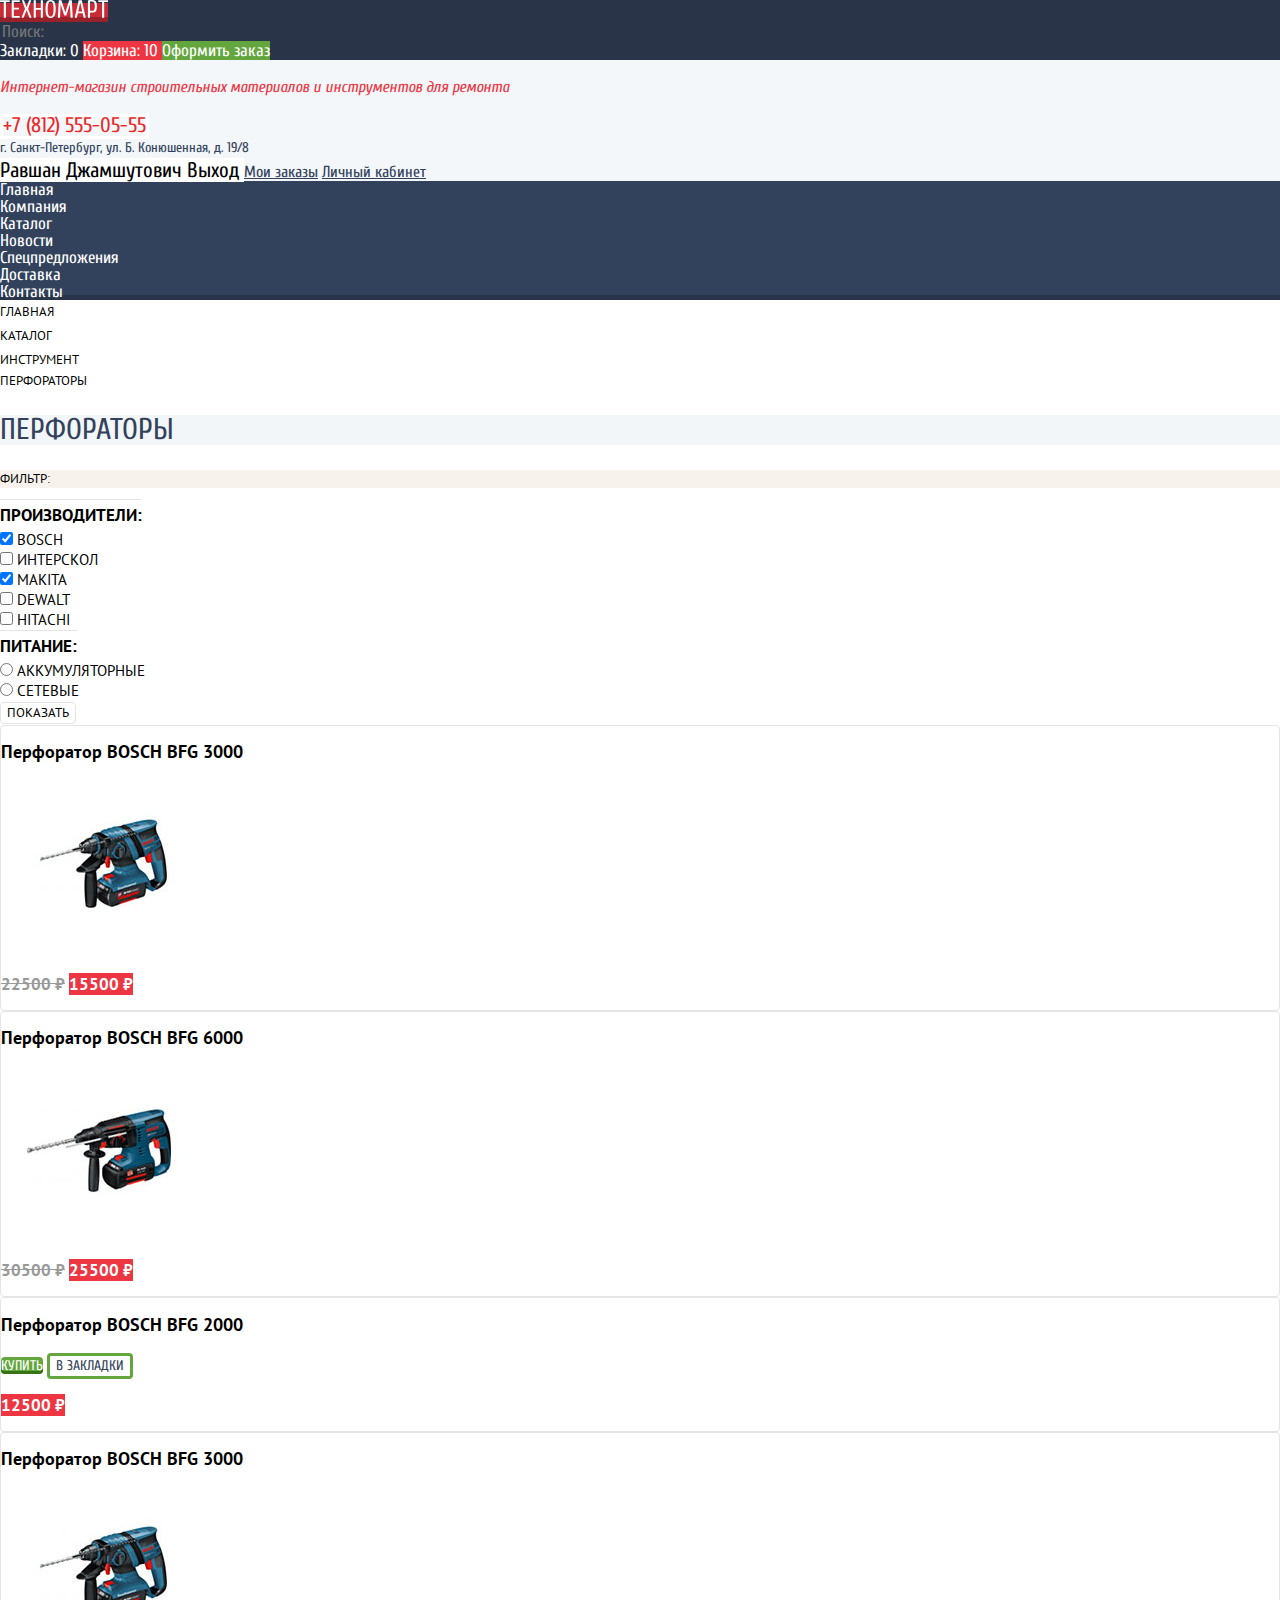
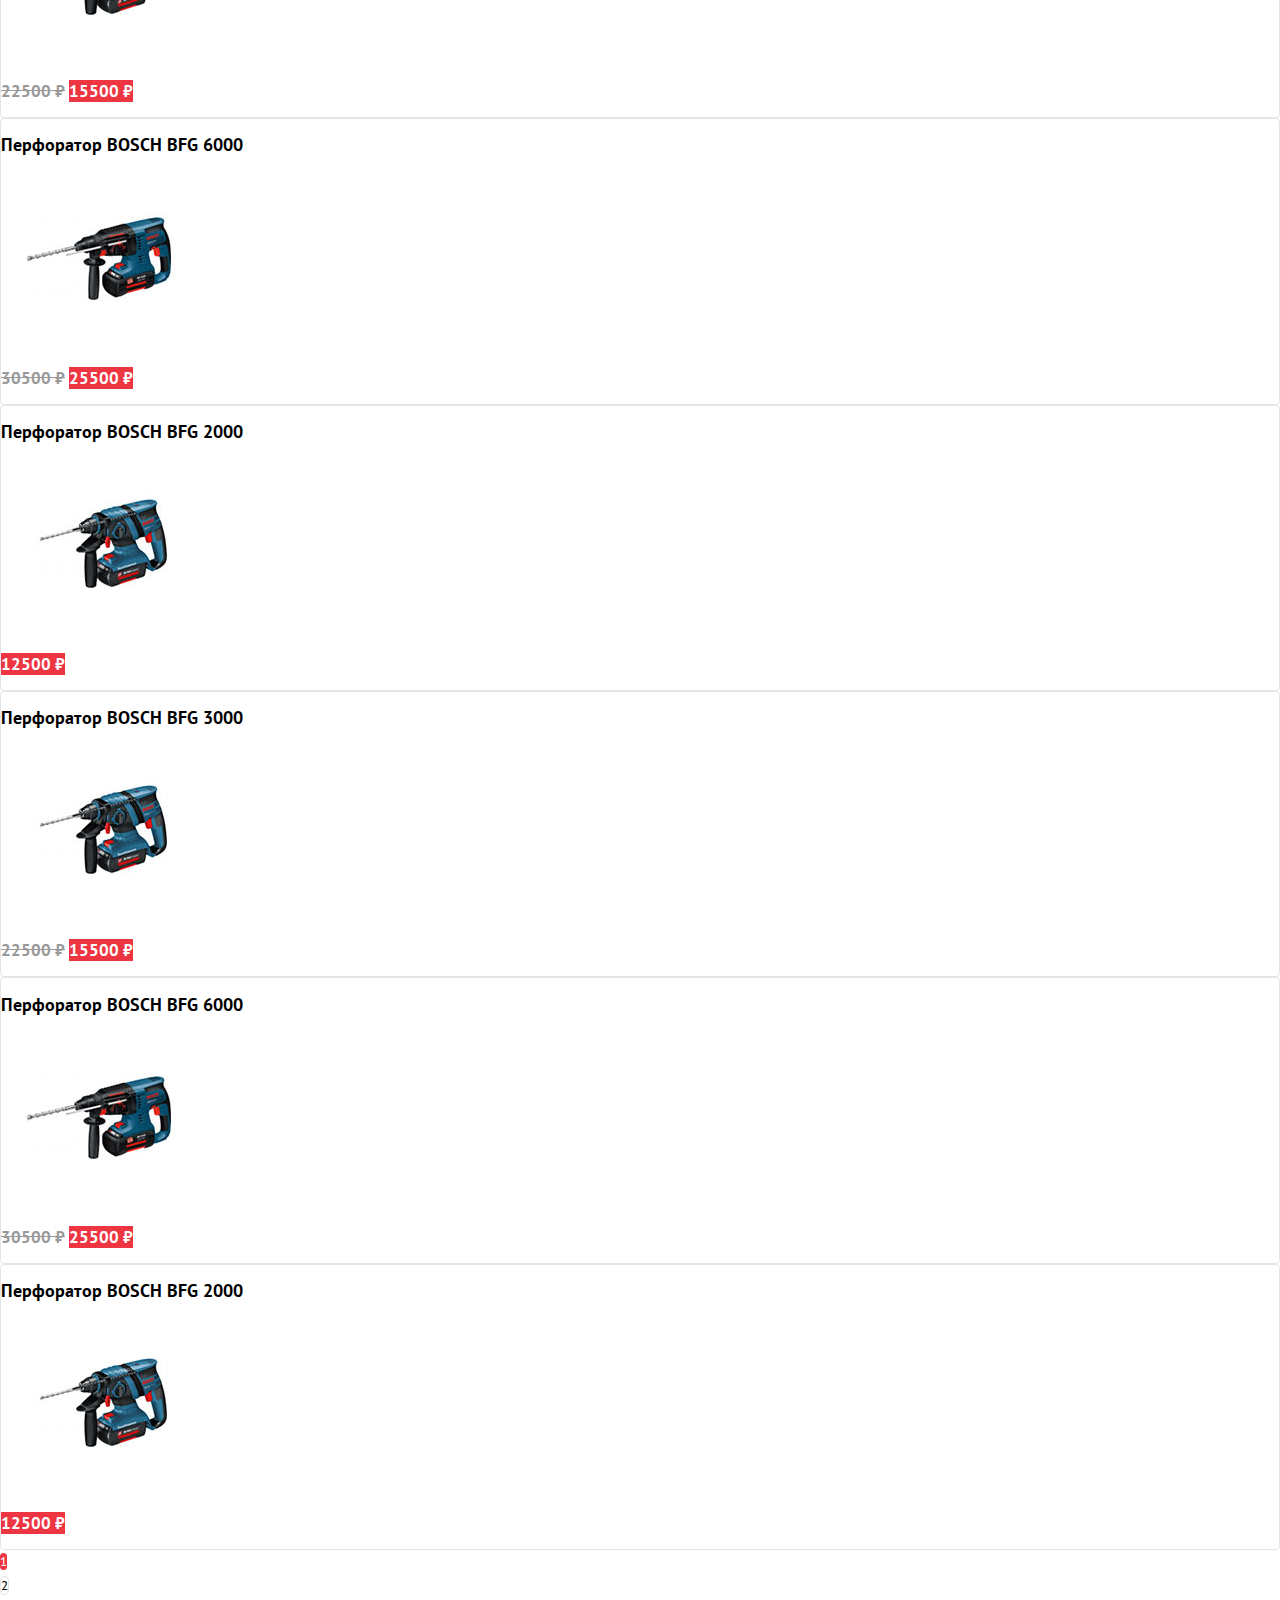
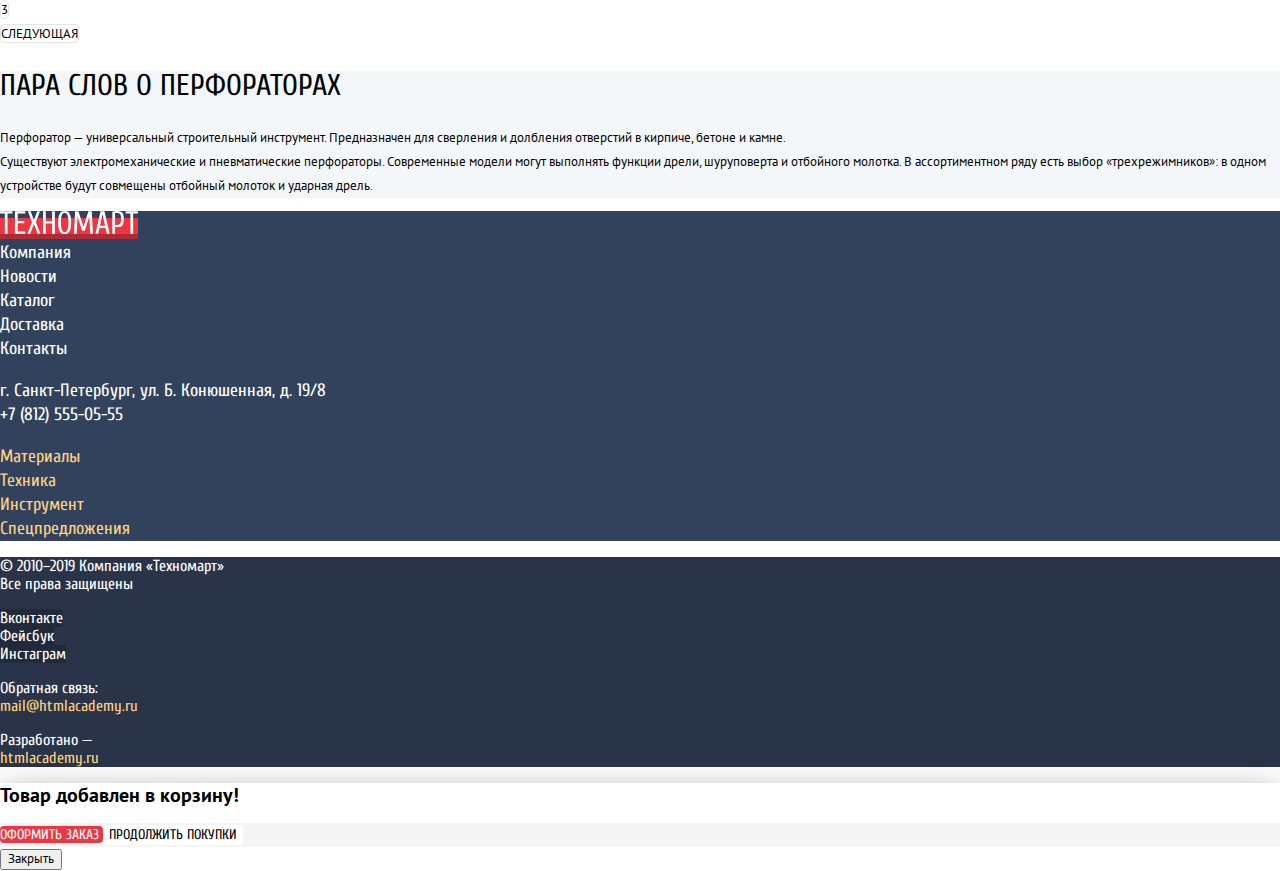
==== catalog.html @ 2d218d3b "Merge pull request #4 from artsamoilov/master" ====
<!DOCTYPE html>
<html lang="ru">
  <head>
    <meta charset="utf-8">
    <title>Техномарт</title>
    <link href="https://fonts.googleapis.com/css?family=Cuprum:400,400i,700|PT+Sans:400,700&display=swap&subset=cyrillic" rel="stylesheet">
    <link href="css/normalize.css" rel="stylesheet">
    <link href="css/style.css" rel="stylesheet">
  </head>
  <body>

<!-- Первый уровень меню -->
    <header class="header">
      <div class="header-top">
        <a href="index.html" class="logo header-logo">
          <img src="img/logo.svg" width="108" height="18" alt="Логотип интернет-магазина «Техномарт»">
        </a>
        <!-- <span class="search">Поиск:</span> -->
        <form class="search">
          <input class="search-field" type="search" placeholder="Поиск:">
          <input class="search-icon visually-hidden" type="submit" value="Найти">
        </form>
        <a href="bookmarks.html" class="header-link header-bookmarks">
          <span class="bookmarks">Закладки: <span class="bookmarks-counter">0</span></span>
        </a>
        <a href="cart.html" class="header-link header-cart not-empty">
          <span class="cart">Корзина: <span class="cart-counter">10</span></span>
        </a>
        <a href="checkout.html" class="header-link header-checkout">
          <span class="checkout">Оформить заказ</span>
        </a>
      </div>

<!-- Второй уровень меню -->
      <div class="header-middle">
        <p class="header-description">Интернет-магазин строительных материалов и инструментов для ремонта</p>
        <div class="header-contacts">
          <span class="header-phone"><a href="tel:88125550555" class="header-phone-call">+7 (812) 555-05-55</a></span><br>
          <span class="header-address">г. Санкт-Петербург, ул. Б. Конюшенная, д. 19/8</span>
        </div>
        <div class="header-profile">
          <span class="account-button">
            <a href="profile.html">
              <span class="account-profile">Равшан Джамшутович</span>
            </a>
            <a href="logout.html">
              <span class="account-logout">Выход</span>
            </a>
          </span>
          <span class="account-options">
            <a href="history.html">Мои заказы</a>
            <a href="profile.html">Личный кабинет</a>
          </span>
        </div>
      </div>

<!-- Навигация -->
      <nav class="header-navigation">
        <ul class="header-navigation-items">
          <li><a href="index.html">Главная</a></li>
          <li><a href="about.html">Компания</a></li>
          <li><a href="catalog.html">Каталог</a></li>
          <li><a href="news.html">Новости</a></li>
          <li><a href="offers.html">Спецпредложения</a></li>
          <li><a href="delivery.html">Доставка</a></li>
          <li><a href="contacts.html">Контакты</a></li>
        </ul>
      </nav>
    </header>

<!-- Основной контент страницы -->
    <main class="container">
      <h1 class="visually-hidden">Каталог</h1>
      <ul class="breadcrumbs">
        <li><a href="index.html">Главная</a></li>
        <li><a href="catalog.html">Каталог</a></li>
        <li><a href="tools.html">Инструмент</a></li>
        <li class="breadcrumbs-current">Перфораторы</li>
      </ul>
      <h2 class="inner-heading">Перфораторы</h2>

<!-- Фильтр товаров -->
      <section class="filters">
        <h2 class="filter-heading">Фильтр:</h2>
        <!-- Тут позже будет фильтрация по цене -->
        <fieldset>
          <legend>Производители:</legend>
          <ul class="filter">
            <li class="filter-option">
              <input class="filter-input filter-input-checkbox" type="checkbox" name="bosch" id="filter-bosch" checked>
              <label for="filter-bosch">Bosch</label>
            </li>
            <li class="filter-option">
              <input class="filter-input filter-input-checkbox" type="checkbox" name="interskol" id="filter-interskol">
              <label for="filter-interskol">Интерскол</label>
            </li>
            <li class="filter-option">
              <input class="filter-input filter-input-checkbox" type="checkbox" name="makita" id="filter-makita" checked>
              <label for="filter-makita">Makita</label>
            </li>
            <li class="filter-option">
              <input class="filter-input filter-input-checkbox" type="checkbox" name="dewalt" id="filter-dewalt">
              <label for="filter-dewalt">Dewalt</label>
            </li>
            <li class="filter-option">
              <input class="filter-input filter-input-checkbox" type="checkbox" name="hitachi" id="filter-hitachi">
              <label for="filter-hitachi">Hitachi</label>
            </li>
          </ul>
        </fieldset>
        <fieldset>
          <legend>Питание:</legend>
          <ul class="filter">
            <li class="filter-option">
              <input class="filter-input filter-input-radio" type="radio" name="supply-type" value="battery" id="filter-battery">
              <label for="filter-battery">Аккумуляторные</label>
            </li>
            <li class="filter-option">
              <input class="filter-input filter-input-radio" type="radio" name="supply-type" value="wire" id="filter-wire">
              <label for="filter-wire">Сетевые</label>
            </li>
          </ul>
        </fieldset>
        <button class="button filter-button" type="submit">Показать</button>
      </section>

<!-- Карточки товаров -->
      <section class="catalog">
        <h2 class="visually-hidden">Список товаров</h2>
        <ul class="catalog-list">
          <li class="catalog-item">
            <h3>
              <a href="#">
                <span class="catalog-category">Перфоратор BOSCH</span>
                <span class="catalog-item-title">BFG 3000</span>
              </a>
            </h3>
            <p class="catalog-item-image">
              <a href="#">
                <img src="img/bfg-3000.jpg" width="218" height="170" alt="Перфоратор BOSCH BFG 3000">
              </a>
            </p>
            <p class="catalog-item-price">
              <span class="price-old">22500 ₽</span>
              <span class="price-new">15500 ₽</span>
            </p>
          </li>
          <li class="catalog-item">
            <h3>
              <a href="#">
                <span class="catalog-category">Перфоратор BOSCH</span>
                <span class="catalog-item-title">BFG 6000</span>
              </a>
            </h3>
            <p class="catalog-item-image">
              <a href="#">
                <img src="img/bfg-6000.jpg" width="218" height="170" alt="Перфоратор BOSCH BFG 6000">
              </a>
            </p>
            <p class="catalog-item-price">
              <span class="price-old">30500 ₽</span>
              <span class="price-new">25500 ₽</span>
            </p>
          </li>
          <li class="catalog-item label-new">
            <h3>
              <a href="#">
                <span class="catalog-category">Перфоратор BOSCH</span>
                <span class="catalog-item-title">BFG 2000</span>
              </a>
            </h3>
            <p class="catalog-item-buttons">
              <a class="button catalog-item-button-buy" href="#">Купить</a>
              <button class="button catalog-item-button-bookmark" href="#">В закладки</button>
            </p>
            <p class="catalog-item-price">
              <span class="price-old"></span>
              <span class="price-new">12500 ₽</span>
            </p>
          </li>
          <li class="catalog-item">
            <h3>
              <a href="#">
                <span class="catalog-category">Перфоратор BOSCH</span>
                <span class="catalog-item-title">BFG 3000</span>
              </a>
            </h3>
            <p class="catalog-item-image">
              <a href="#">
                <img src="img/bfg-3000.jpg" width="218" height="170" alt="Перфоратор BOSCH BFG 3000">
              </a>
            </p>
            <p class="catalog-item-price">
              <span class="price-old">22500 ₽</span>
              <span class="price-new">15500 ₽</span>
            </p>
          </li>
          <li class="catalog-item label-new">
            <h3>
              <a href="#">
                <span class="catalog-category">Перфоратор BOSCH</span>
                <span class="catalog-item-title">BFG 6000</span>
              </a>
            </h3>
            <p class="catalog-item-image">
              <a href="#">
                <img src="img/bfg-6000.jpg" width="218" height="170" alt="Перфоратор BOSCH BFG 6000">
              </a>
            </p>
            <p class="catalog-item-price">
              <span class="price-old">30500 ₽</span>
              <span class="price-new">25500 ₽</span>
            </p>
          </li>
          <li class="catalog-item">
            <h3>
              <a href="#">
                <span class="catalog-category">Перфоратор BOSCH</span>
                <span class="catalog-item-title">BFG 2000</span>
              </a>
            </h3>
            <p class="catalog-item-image">
              <a href="#">
                <img src="img/bfg-2000.jpg" width="218" height="170" alt="Перфоратор BOSCH BFG 2000">
              </a>
            </p>
            <p class="catalog-item-price">
              <span class="price-old"></span>
              <span class="price-new">12500 ₽</span>
            </p>
          </li>
          <li class="catalog-item">
            <h3>
              <a href="#">
                <span class="catalog-category">Перфоратор BOSCH</span>
                <span class="catalog-item-title">BFG 3000</span>
              </a>
            </h3>
            <div class="label-new"></div>
            <p class="catalog-item-image">
              <a href="#">
                <img src="img/bfg-3000.jpg" width="218" height="170" alt="Перфоратор BOSCH BFG 3000">
              </a>
            </p>
            <p class="catalog-item-price">
              <span class="price-old">22500 ₽</span>
              <span class="price-new">15500 ₽</span>
            </p>
          </li>
          <li class="catalog-item">
            <h3>
              <a href="#">
                <span class="catalog-category">Перфоратор BOSCH</span>
                <span class="catalog-item-title">BFG 6000</span>
              </a>
            </h3>
            <p class="catalog-item-image">
              <a href="#">
                <img src="img/bfg-6000.jpg" width="218" height="170" alt="Перфоратор BOSCH BFG 6000">
              </a>
            </p>
            <p class="catalog-item-price">
              <span class="price-old">30500 ₽</span>
              <span class="price-new">25500 ₽</span>
            </p>
          </li>
          <li class="catalog-item">
            <h3>
              <a href="#">
                <span class="catalog-category">Перфоратор BOSCH</span>
                <span class="catalog-item-title">BFG 2000</span>
              </a>
            </h3>
            <p class="catalog-item-image">
              <a href="#">
                <img src="img/bfg-2000.jpg" width="218" height="170" alt="Перфоратор BOSCH BFG 2000">
              </a>
            </p>
            <p class="catalog-item-price">
              <span class="price-old"></span>
              <span class="price-new">12500 ₽</span>
            </p>
          </li>
        </ul>
        <ul class="pagination-list">
          <li><a class="filter-button pagination-current">1</a></li>
          <li><a class="filter-button" href="#">2</a></li>
          <li><a class="filter-button" href="#">3</a></li>
          <li><a class="filter-button" href="#">Следующая</a></li>
        </ul>
      </section>
      <article class="catalog-article">
        <h2 class="section-header">Пара слов о перфораторах</h2>
        <p>
          Перфоратор — универсальный строительный инструмент. Предназначен для сверления и долбления отверстий в кирпиче, бетоне и камне.<br>
          Существуют электромеханические и пневматические перфораторы. Современные модели могут выполнять функции дрели, шуруповерта и отбойного молотка. В ассортиментном ряду есть выбор «трехрежимников»: в одном устройстве будут совмещены отбойный молоток и ударная дрель.
        </p>
      </article>
    </main>

<!-- Подвал сайта -->
    <footer class="footer">
      <div class="footer-top">
        <a href="index.html" class="logo footer-logo">
          <img src="img/logo.svg" width="138" height="23" alt="Логотип интернет-магазина «Техномарт»">
        </a>
        <nav class="footer-navigation">
          <ul class="footer-navigation-items">
            <li><a href="about.html">Компания</a></li>
            <li><a href="news.html">Новости</a></li>
            <li><a href="catalog.html">Каталог</a></li>
            <li><a href="delivery.html">Доставка</a></li>
            <li><a href="contacts.html">Контакты</a></li>
          </ul>
        </nav>
        <p class="footer-contacts">
          г. Санкт-Петербург, ул. Б. Конюшенная, д. 19/8<br>
          +7 (812) 555-05-55
        </p>
        <ul class="footer-links">
          <li><a href="materials.html">Материалы</a></li>
          <li><a href="tech.html">Техника</a></li>
          <li><a href="tools.html">Инструмент</a></li>
          <li><a href="offers.html">Спецпредложения</a></li>
        </ul>
      </div>
      <div class="footer-bottom">
        <p class="footer-copyright">
          © 2010–2019 Компания «Техномарт»<br>
          Все права защищены
        </p>
        <ul class="footer-social">
          <li><a class="social-button" href="vk.com">Вконтакте</a></li>
          <li><a class="social-button" href="facebook.com">Фейсбук</a></li>
          <li><a class="social-button" href="instagram.com">Инстаграм</a></li>
        </ul>
        <p class="footer-mailto">
          Обратная связь:<br>
          <a class="footer-bottom-link" href="mailto:mail@htmlacademy.ru">mail@htmlacademy.ru</a>
        </p>
        <p class="footer-developer">
          Разработано —<br>
          <a class="footer-bottom-link" href="https://htmlacademy.ru/intensive/htmlcss">htmlacademy.ru</a>
        </p>
      </div>
    </footer>

<!-- Попап с подтверждением добавления товара в корзину -->
    <section class="modal modal-success">
      <h2 class="modal-caption">Товар добавлен в корзину!</h2>
      <div class="modal-button-container">
        <a href="cart.html" class="button">
          <span class="button-proceed">Оформить заказ</span>
        </a>
        <button class="button button-continue" type="button">Продолжить покупки</button>
      </div>
      <button class="modal-close" type="button">Закрыть</button>
    </section>

  </body>
</html>
---- css/style.css ----
/* body > * {
  background: rgba(255, 0, 0, 0.3);
}

body > * > * {
  background: rgba(255, 255, 0, 0.3);
}

body > * > * > * {
  background: rgba(0, 0, 255, 0.3);
}

body > * > * > * > * {
  background: rgba(0, 255, 255, 0.3);
} */

*, *::before, *::after {
  box-sizing: inherit;
}

html {
  box-sizing: border-box;
}

.visually-hidden {
  position: absolute !important;
  clip: rect(1px 1px 1px 1px); /* IE6, IE7 */
  clip: rect(1px, 1px, 1px, 1px);
  padding:0 !important;
  border:0 !important;
  height: 1px !important; 
  width: 1px !important; 
  overflow: hidden;
}

/* Стили первого уровня меню */

body {
  padding: 0;
  margin: 0;

  font-family: "PT Sans", Tahoma, sans-serif;
  font-size: 13px;
  line-height: 24px;
  font-weight: 400;
  color: #000000;

  background-color: #ffffff;
}

a {
  text-decoration: none;
}

.header {
  font-family: "Cuprum", Arial, sans-serif;
  font-size: 17px;
  line-height: 18px;
  font-weight: 400;
  background-color: #f4f7f9;
}

.header-top {
  background-color: #293449;
  color: #ffffff;
}

.logo {
  background-color: #ee3643;
  box-shadow: inset 0px -5px 0 0 rgba(0, 0, 0, 0.24);
  text-align: center;
}

.logo:hover,
.logo:focus {
  background-color: #ca2c37;
}

.logo:active {
  background-color: #ba2732;
}

.header-logo {
  width: 220px;
  height: 47px;
}
.search-field {
  font: inherit;
  background: #293449;
  border: none;
}

.search-field:hover {
  background-color: #212a3a;
}

.search-field:focus,
.search-field:active {
  color: #000000;
  background-color: #ffffff;
}

.header-link {
  font: inherit;
  color: #ffffff;
}

.header-link:hover,
.header-link:focus {
  background-color: #212a3a;
}

.header-link:active {
  background-color: #161d29;
  color: rgba(255, 255, 255, 0.6);
}

.header-checkout {
  background-color: #63a63e;
}

.not-empty {
  background-color: #ee3643;
}

.header-checkout:hover,
.header-checkout:focus {
  background-color: #5fbb2d;
}

.header-checkout:active {
  background-color: #518534;
}

/* Второй уровень меню */

.header-description {
  font-size: 16px;
  font-style: italic;
  line-height: 23px;
  color: #ee3643;
}

.header-phone {
  text-align: center;
  border: 3px solid #ffffff;
}

.header-phone-call {
  font-size: 21px;
  line-height: 21px;
  color: #e9292a;
}

.header-phone-call:hover,
.header-phone-call:focus {
  color: #ca2c37;
}

.header-phone-call:active {
  color: rgba(0, 0, 0, 0.3);
}

.header-address {
  font-size: 14px;
  line-height: 24px;
  color: #32425c;
}

/* Разметка кнопок личного кабинета */
.account-button {
  font-size: 21px;
  line-height: 21px;
  background-color: #ffffff;
}

.account-button span {
  color: #000000;
}

.account-button span:hover,
.account-button span:focus {
  color: #EE3643;
}

.account-button span:active {
  color: rgba(0, 0, 0, 0.3);
}

.account-options a {
  font-size: 16px;
  line-height: 18px;
  text-decoration: underline;
  color: #32425c;
}

.account-options a:hover,
.account-options a:focus {
  color: #ee3643;
}

.account-options a:active {
  color: rgba(50, 66, 92, 0.3);
}

/* Навигация */

.header-navigation {
  font-size: 17px;
  line-height: 17px;
  box-shadow: inset 0px -5px 0 0 #293449;
  background-color: #32425c;
}

.header-navigation-items {
  list-style: none;

  padding: 0;
  margin: 0;
}

.header-navigation-items a {
  color: #ffffff;
}

.header-navigation-items a:hover,
.header-navigation-items a:focus {
  background-color: #293449;
}

.header-navigation-items a:active {
  background-color: #1d2739;
  color: rgba(255, 255, 255, 0.5);
}

/* Основной контент */

.section-header {
  font-family: "Cuprum", Arial, sans-serif;
  font-weight: 400;
  font-size: 30px;
  line-height: 30px;

  text-transform: uppercase;
}

.breadcrumbs {
  list-style: none;

  margin: 0;
  padding: 0;
}

.breadcrumbs a,
.breadcrumbs-current {
  font: inherit;
  color: #000000;
  font-size: 13px;
  line-height: 18px;

  text-transform: uppercase;
}

.breadcrumbs a:hover,
.breadcrumbs a:focus {
  color: #ee3643;
}

.breadcrumbs a:active {
  color: rgba(0, 0, 0, 0.3);
}

.inner-heading {
  background-color: #f2f6f8;
  color: #32425c;
  
  font-family: "Cuprum", Arial, sans-serif;
  font-weight: 400;
  font-size: 30px;
  line-height: 30px;

  text-transform: uppercase;
}

.filter-heading {
  font-family: "PT Sans", Tahoma, sans-serif;
  font-size: 13px;
  line-height: 18px;
  font-weight: 400;
  text-transform: uppercase;

  color: #000000;
  background-color: #f7f3ec;
}

.about-delivery-companies {
  font-family: "Cuprum", Arial, sans-serif;
  font-weight: 400;
  font-size: 18px;
  line-height: 20px;

  list-style: none;

  padding: 0;
  margin: 0;
}

.button {
  font-family: "Cuprum", Arial, sans-serif;
  font-weight: 400;
  font-size: 14px;
  line-height: 18px;

  text-transform: uppercase;

  background-color: #ee3643;
  color: #ffffff;

  border: none;
  border-radius: 4px;
}

.button:hover,
.button:focus {
  background-color: #ca2c37;
}

.button:active {
  background-color: #ba2732;
}

fieldset {
  border: none;

  margin: 0;
  padding: 0;

  font-family: "PT Sans", Tahoma, sans-serif;
  font-size: 15px;
  line-height: 20px;
  font-weight: 400;
  text-transform: uppercase;
  color: #000000;
}

legend {
  border-top: 1px solid #e5e5e5;
  font-size: 17px;
  line-height: 30px;
  font-weight: 700;
}

.filter {
  list-style: none;

  margin: 0;
  padding: 0;
}

.filter-option:disabled {
  color: rgba(0, 0, 0, 0.4);
}

.filter-button {
  font: inherit;
  font-size: 13px;
  line-height: 18px;
  color: #000000;

  background-color: #ffffff;
  border: 1px solid #e5e5e5;

  border-radius: 4px;
}

.filter-button:hover,
.filter-button:focus {
  background-color: #ffffff;
  border: 1px solid #bdc6ca;
}

.filter-button:active {
  background-color: #ffffff;
  border: 1px solid #ee3643;
}

.pagination-current,
.pagination-current:hover,
.pagination-current:focus,
.pagination-current:active {
  border: none;
  background-color: #ee3643;
  color: #ffffff;
}

.pagination-list {
  list-style: none;

  text-transform: uppercase;

  margin: 0;
  padding: 0;
}

/* Карточки товара */

.catalog-list {
  list-style: none;

  margin: 0;
  padding: 0;
}

.catalog-item {
  background-color: #ffffff;
  border: 1px solid #e5e5e5;
  border-radius: 4px;
}

.catalog-item a {
  font-family: "PT Sans", Tahoma, sans-serif;
  font-size: 18px;
  line-height: 20px;
  font-weight: 700;
  color: #000000;
}

.catalog-item a:hover,
.catalog-item a:focus {
  color: #ee3643;
}

.catalog-item a:active {
  color: rgba(0, 0, 0, 0.3);
}

.catalog-item-price {
  font-family: "PT Sans", Tahoma, sans-serif;
  font-size: 17px;
  line-height: 18px;
  font-weight: 700;
}

.price-old {
  color: #999999;
  text-decoration: line-through;
}

.price-new {
  color: #ffffff;
  background-color: #ee3643;
}

.catalog-item-buttons {
  font-family: "Cuprum", Arial, sans-serif;
  font-weight: 400;
  font-size: 14px;
  line-height: 18px;

  text-transform: uppercase;

  background-color: #ffffff;
}

.button.catalog-item-button-buy {
  font:inherit;
  color: #ffffff;

  box-shadow: inset 0px -3px 0 0 #367315;
  background-color: #63a63e;
  border-radius: 4px;
}

.button.catalog-item-button-buy:hover,
.button.catalog-item-button-buy:focus {
  background-color: #5fbb2d;
  color: #ffffff;
}

.button.catalog-item-button-buy:focus {
  background-color: #518534;
  color: #ffffff;
  box-shadow: none;
}

.button.catalog-item-button-bookmark {
  font:inherit;
  color: #32425c;

  background: none;
  border: 3px solid #63a63e;
}

.button.catalog-item-button-bookmark:hover,
.button.catalog-item-button-bookmark:focus {
  color: #32425c;

  background: none;
  border: 3px solid #32425c;
}

.button.catalog-item-button-bookmark:active {
  color: rgba(50, 66, 92, 0.3);

  background: none;
  border: 3px solid rgba(50, 66, 92, 0.3);
}

.label-new {
  background-image: url("img/new-flag.png");
  background-repeat: no-repeat;
  background-position: right top;
}

.catalog-article {
  background-color: #f4f7f9;
}

/* Стилизация подвала */

.footer {
  font-family: "Cuprum", Arial, sans-serif;
  font-weight: 400;
}

.footer-logo {
  width: 220px;
  height: 68px;
}

.footer-top {
  font-size: 18px;
  line-height: 24px;

  color: #ffffff;
  background-color: #32425c;
}

.footer-navigation-items {
  list-style: none;

  padding: 0;
  margin: 0;
}

.footer-navigation-items a {
  color: #ffffff;
}

.footer-navigation-items a:hover,
.footer-navigation-items a:focus {
  text-decoration: underline;
}

.footer-navigation-items a:active {
  opacity: 0.5;
}

.footer-links {
  list-style: none;

  padding: 0;
  margin: 0;
}

.footer-links a,
.footer-bottom-link {
  color: #ffd180;
}

.footer-links a:hover,
.footer-links a:focus,
.footer-bottom-link:hover,
.footer-bottom-link:focus {
  text-decoration: underline;
}

.footer-links a:active {
  opacity: 0.5;
}

.footer-bottom-link:active {
  color: #ee3643;
}

.footer-bottom {
  background-color: #293449;
  color: #ffffff;

  font-size: 16px;
  line-height: 18px;
}

.footer-social {
  list-style: none;

  padding: 0;
  margin: 0;
}

.social-button {
  background-color: #212a3a;
  color: #ffffff;
}

.social-button:hover,
.social-button:focus,
.social-button:active {
  background-color: #ee3643;
}

/* Стилизация модальных окон */

.modal {
  background-color: #ffffff;
  box-shadow: 0px 20px 40px 0 rgba(0, 0, 0, 0.75);
}

.modal-write {
  width: 620px;
  /* height: 430px; */

  border-top: 7px solid #FF5357;
}

.write-label {
  font-family: "Cuprum", Arial, sans-serif;
  font-weight: 400;
  font-size: 18px;
  line-height: 18px;
}

.write-field {
  border: solid 2px #d7dcde;
  border-radius: 4px;

  font: inherit;
  font-size: 13px;
  line-height: 18px;
}

.write-field:hover {
  border: solid 2px #b5b5b5;
}

.write-field:focus,
.write-field:active {
  border: solid 2px #ee3643;
}

.modal-button-container {
  background-color: #f4f4f4;
}

.button-continue {
  background-color: #ffffff;
  color: #000000;
}

.button-continue:hover,
.button-continue:focus {
  background-color: #ffffff;
  color: #ee3643;
}

.button-continue:active {
  background-color: #ffffff;
  color: rgba(0, 0, 0, 0.3);
}
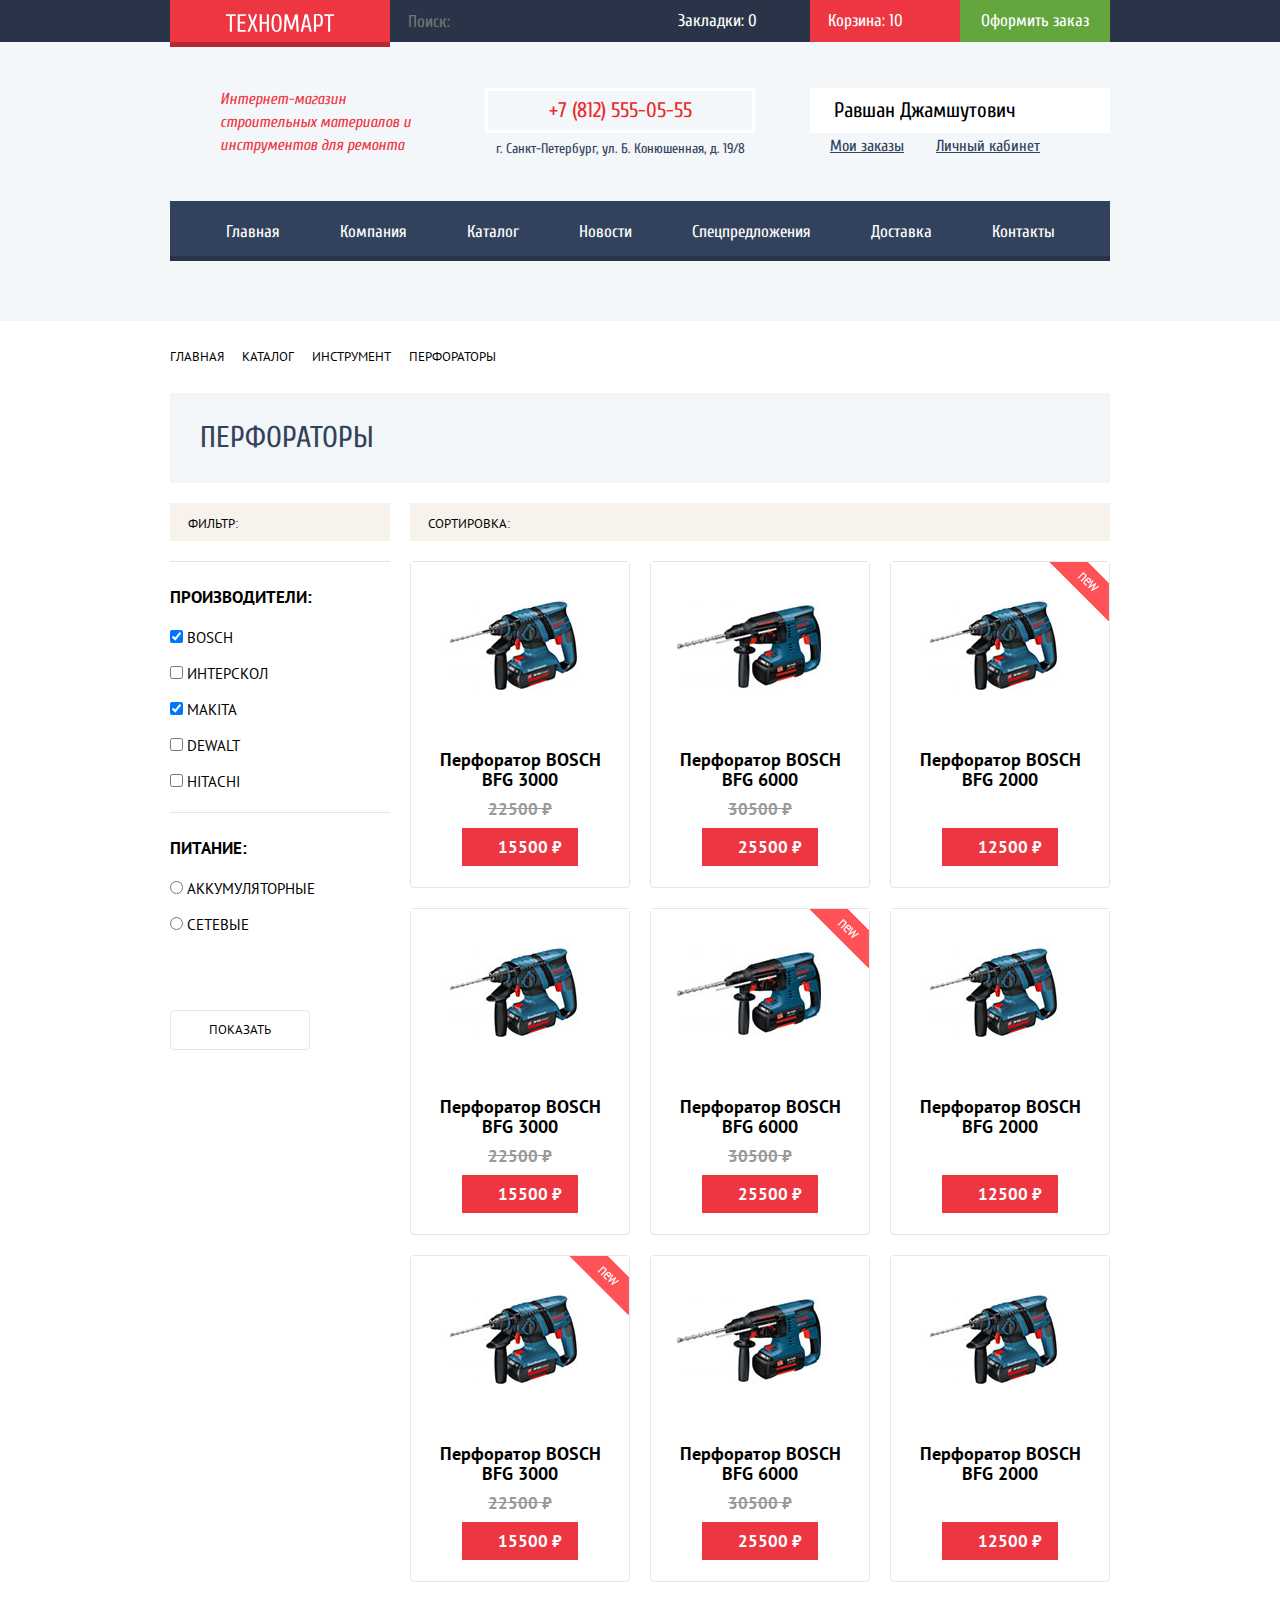
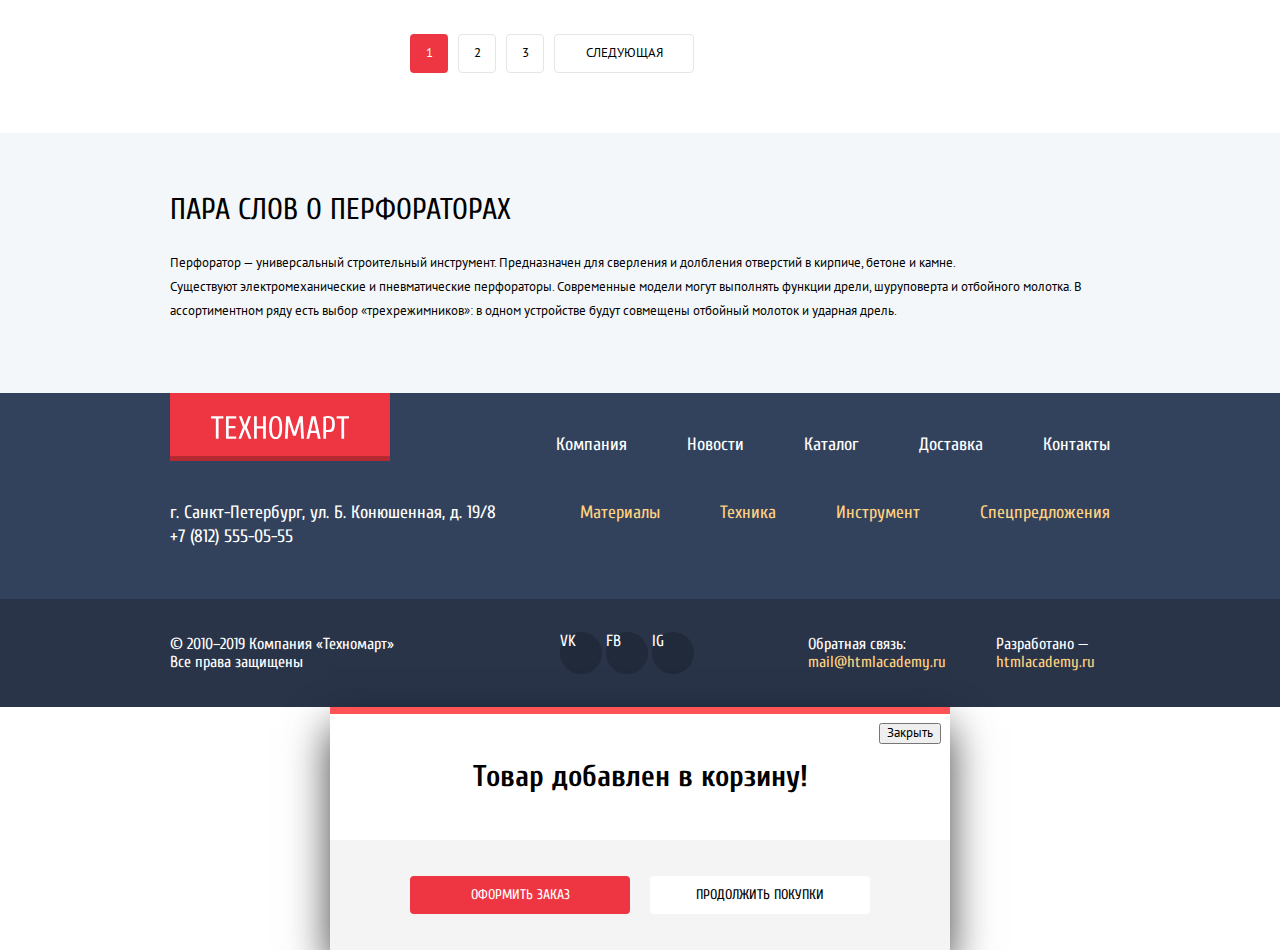
==== commit 0ec0f5f6: "Заменяет вёрстку и стили для сеток" ====
--- a/catalog.html
+++ b/catalog.html
@@ -12,295 +12,330 @@
 <!-- Первый уровень меню -->
     <header class="header">
       <div class="header-top">
-        <a href="index.html" class="logo header-logo">
-          <img src="img/logo.svg" width="108" height="18" alt="Логотип интернет-магазина «Техномарт»">
-        </a>
-        <!-- <span class="search">Поиск:</span> -->
-        <form class="search">
-          <input class="search-field" type="search" placeholder="Поиск:">
-          <input class="search-icon visually-hidden" type="submit" value="Найти">
-        </form>
-        <a href="bookmarks.html" class="header-link header-bookmarks">
-          <span class="bookmarks">Закладки: <span class="bookmarks-counter">0</span></span>
-        </a>
-        <a href="cart.html" class="header-link header-cart not-empty">
-          <span class="cart">Корзина: <span class="cart-counter">10</span></span>
-        </a>
-        <a href="checkout.html" class="header-link header-checkout">
-          <span class="checkout">Оформить заказ</span>
-        </a>
+        <div class="wrapper">
+          <a href="index.html" class="logo header-logo">
+            <img src="img/logo.svg" width="108" height="18" alt="Логотип интернет-магазина «Техномарт»">
+          </a>
+          <form class="search" action="search.html" method="get">
+            <input class="search-field" type="search" placeholder="Поиск:">
+            <input class="search-icon visually-hidden" type="submit" value="Найти">
+          </form>
+          <a href="bookmarks.html" class="header-link header-bookmarks">
+            <span class="bookmarks">Закладки: <span class="bookmarks-counter">0</span></span>
+          </a>
+          <a href="cart.html" class="header-link header-cart not-empty">
+            <span class="cart">Корзина: <span class="cart-counter">10</span></span>
+          </a>
+          <a href="checkout.html" class="header-link header-checkout">
+            <span class="checkout">Оформить заказ</span>
+          </a>
+        </div>
       </div>
 
 <!-- Второй уровень меню -->
-      <div class="header-middle">
+      <div class="header-middle wrapper">
         <p class="header-description">Интернет-магазин строительных материалов и инструментов для ремонта</p>
         <div class="header-contacts">
-          <span class="header-phone"><a href="tel:88125550555" class="header-phone-call">+7 (812) 555-05-55</a></span><br>
+          <a class="header-phone" href="tel:88125550555">+7 (812) 555-05-55</a>
           <span class="header-address">г. Санкт-Петербург, ул. Б. Конюшенная, д. 19/8</span>
         </div>
-        <div class="header-profile">
-          <span class="account-button">
-            <a href="profile.html">
-              <span class="account-profile">Равшан Джамшутович</span>
-            </a>
-            <a href="logout.html">
-              <span class="account-logout">Выход</span>
-            </a>
-          </span>
-          <span class="account-options">
+        <div class="header-profile logged-in">
+          <a class="account-button" href="logout.html">
+            <span class="account-logout">Равшан Джамшутович</span>
+          </a>
+          <div class="account-options">
             <a href="history.html">Мои заказы</a>
             <a href="profile.html">Личный кабинет</a>
-          </span>
+          </div>
         </div>
       </div>
 
 <!-- Навигация -->
-      <nav class="header-navigation">
-        <ul class="header-navigation-items">
-          <li><a href="index.html">Главная</a></li>
-          <li><a href="about.html">Компания</a></li>
-          <li><a href="catalog.html">Каталог</a></li>
-          <li><a href="news.html">Новости</a></li>
-          <li><a href="offers.html">Спецпредложения</a></li>
-          <li><a href="delivery.html">Доставка</a></li>
-          <li><a href="contacts.html">Контакты</a></li>
+      <div class="wrapper">
+        <nav class="header-navigation">
+          <ul class="header-navigation-items">
+            <li><a href="index.html">Главная</a></li>
+            <li><a href="about.html">Компания</a></li>
+            <li><a href="catalog.html">Каталог</a></li>
+            <li><a href="news.html">Новости</a></li>
+            <li><a href="offers.html">Спецпредложения</a></li>
+            <li><a href="delivery.html">Доставка</a></li>
+            <li><a href="contacts.html">Контакты</a></li>
+          </ul>
+        </nav>
+      </div>
+    </header>
+
+<!-- Основной контент страницы -->
+    <main>
+      <h1 class="visually-hidden">Каталог</h1>
+      <div class="wrapper">
+        <ul class="breadcrumbs-list">
+          <li><a class="breadcrumb breadcrumb-home" href="index.html">Главная</a></li>
+          <li><a class="breadcrumb" href="catalog.html">Каталог</a></li>
+          <li><a class="breadcrumb" href="tools.html">Инструмент</a></li>
+          <li><a class="breadcrumb-current">Перфораторы</a></li>
         </ul>
-      </nav>
-    </header>
-
-<!-- Основной контент страницы -->
-    <main class="container">
-      <h1 class="visually-hidden">Каталог</h1>
-      <ul class="breadcrumbs">
-        <li><a href="index.html">Главная</a></li>
-        <li><a href="catalog.html">Каталог</a></li>
-        <li><a href="tools.html">Инструмент</a></li>
-        <li class="breadcrumbs-current">Перфораторы</li>
-      </ul>
-      <h2 class="inner-heading">Перфораторы</h2>
-
+      </div>
+ 
 <!-- Фильтр товаров -->
-      <section class="filters">
-        <h2 class="filter-heading">Фильтр:</h2>
-        <!-- Тут позже будет фильтрация по цене -->
-        <fieldset>
-          <legend>Производители:</legend>
-          <ul class="filter">
-            <li class="filter-option">
-              <input class="filter-input filter-input-checkbox" type="checkbox" name="bosch" id="filter-bosch" checked>
-              <label for="filter-bosch">Bosch</label>
-            </li>
-            <li class="filter-option">
-              <input class="filter-input filter-input-checkbox" type="checkbox" name="interskol" id="filter-interskol">
-              <label for="filter-interskol">Интерскол</label>
-            </li>
-            <li class="filter-option">
-              <input class="filter-input filter-input-checkbox" type="checkbox" name="makita" id="filter-makita" checked>
-              <label for="filter-makita">Makita</label>
-            </li>
-            <li class="filter-option">
-              <input class="filter-input filter-input-checkbox" type="checkbox" name="dewalt" id="filter-dewalt">
-              <label for="filter-dewalt">Dewalt</label>
-            </li>
-            <li class="filter-option">
-              <input class="filter-input filter-input-checkbox" type="checkbox" name="hitachi" id="filter-hitachi">
-              <label for="filter-hitachi">Hitachi</label>
+      <div class="wrapper">
+        <h2 class="inner-heading">Перфораторы</h2>
+      </div>
+
+      <div class="wrapper">
+        <section class="filters">
+          <h2 class="filter-heading">Фильтр:</h2>
+          <!-- Тут позже будет фильтрация по цене -->
+          <fieldset class="filter-fieldset">
+            <legend class="filter-input-group">Производители:</legend>
+            <ul class="filter">
+              <li class="filter-option">
+                <input class="filter-input filter-input-checkbox" type="checkbox" name="bosch" id="filter-bosch" checked>
+                <label for="filter-bosch">Bosch</label>
+              </li>
+              <li class="filter-option">
+                <input class="filter-input filter-input-checkbox" type="checkbox" name="interskol" id="filter-interskol">
+                <label for="filter-interskol">Интерскол</label>
+              </li>
+              <li class="filter-option">
+                <input class="filter-input filter-input-checkbox" type="checkbox" name="makita" id="filter-makita" checked>
+                <label for="filter-makita">Makita</label>
+              </li>
+              <li class="filter-option">
+                <input class="filter-input filter-input-checkbox" type="checkbox" name="dewalt" id="filter-dewalt">
+                <label for="filter-dewalt">Dewalt</label>
+              </li>
+              <li class="filter-option">
+                <input class="filter-input filter-input-checkbox" type="checkbox" name="hitachi" id="filter-hitachi">
+                <label for="filter-hitachi">Hitachi</label>
+              </li>
+            </ul>
+          </fieldset>
+          <fieldset class="filter-fieldset">
+            <legend class="filter-input-group">Питание:</legend>
+            <ul class="filter">
+              <li class="filter-option">
+                <input class="filter-input filter-input-radio" type="radio" name="supply-type" value="battery" id="filter-battery">
+                <label for="filter-battery">Аккумуляторные</label>
+              </li>
+              <li class="filter-option">
+                <input class="filter-input filter-input-radio" type="radio" name="supply-type" value="wire" id="filter-wire">
+                <label for="filter-wire">Сетевые</label>
+              </li>
+            </ul>
+          </fieldset>
+          <button class="button filter-button" type="submit">Показать</button>
+        </section>
+
+        
+
+  <!-- Карточки товаров -->
+        <section class="catalog">
+          <div>
+            <h2 class="filter-heading sorting">Сортировка:</h2>
+            <!-- Тут позже будет сортировка -->
+          </div>
+          <h2 class="visually-hidden">Список товаров</h2>
+          <ul class="catalog-list">
+            <li class="catalog-item flex-container-column">
+              <h3>
+                <a class="flex-container-column" href="bosch/bfg-3000.html">
+                  <span class="catalog-category">Перфоратор BOSCH</span>
+                  <span class="catalog-item-title">BFG 3000</span>
+                </a>
+              </h3>
+              <p class="catalog-item-image">
+                <img src="img/bfg-3000.jpg" width="218" height="170" alt="Перфоратор BOSCH BFG 3000">
+              </p>
+              <p class="catalog-item-buttons flex-container-column">
+                <a class="button catalog-item-button-buy" href="cart.html">Купить</a>
+                <button class="button catalog-item-button-bookmark">В закладки</button>
+              </p>
+              <p class="catalog-item-price flex-container-column">
+                <span class="price-old">22500 ₽</span>
+                <span class="price-new">15500 ₽</span>
+              </p>
+            </li>
+            <li class="catalog-item flex-container-column">
+              <h3>
+                <a class="flex-container-column" href="bosch/bfg-6000.html">
+                  <span class="catalog-category">Перфоратор BOSCH</span>
+                  <span class="catalog-item-title">BFG 6000</span>
+                </a>
+              </h3>
+              <p class="catalog-item-image">
+                <img src="img/bfg-6000.jpg" width="218" height="170" alt="Перфоратор BOSCH BFG 6000">
+              </p>
+              <p class="catalog-item-buttons flex-container-column">
+                <a class="button catalog-item-button-buy" href="cart.html">Купить</a>
+                <button class="button catalog-item-button-bookmark">В закладки</button>
+              </p>
+              <p class="catalog-item-price flex-container-column">
+                <span class="price-old">30500 ₽</span>
+                <span class="price-new">25500 ₽</span>
+              </p>
+            </li>
+            <li class="catalog-item flex-container-column">
+              <h3>
+                <a class="flex-container-column" href="bosch/bfg-2000.html">
+                  <span class="catalog-category">Перфоратор BOSCH</span>
+                  <span class="catalog-item-title">BFG 2000</span>
+                </a>
+              </h3>
+              <img src="img/new-flag.png" class="label-new" width="60" height="59" alt="Новинка">
+              <p class="catalog-item-image">
+                <img src="img/bfg-2000.jpg" width="218" height="170" alt="Перфоратор BOSCH BFG 2000">
+              </p>
+              <p class="catalog-item-buttons flex-container-column">
+                <a class="button catalog-item-button-buy" href="cart.html">Купить</a>
+                <button class="button catalog-item-button-bookmark">В закладки</button>
+              </p>
+              <p class="catalog-item-price flex-container-column">
+                <span class="price-old"></span>
+                <span class="price-new">12500 ₽</span>
+              </p>
+            </li>
+            <li class="catalog-item flex-container-column">
+              <h3>
+                <a class="flex-container-column" href="bosch/bfg-3000.html">
+                  <span class="catalog-category">Перфоратор BOSCH</span>
+                  <span class="catalog-item-title">BFG 3000</span>
+                </a>
+              </h3>
+              <p class="catalog-item-image">
+                <img src="img/bfg-3000.jpg" width="218" height="170" alt="Перфоратор BOSCH BFG 3000">
+              </p>
+              <p class="catalog-item-buttons flex-container-column">
+                <a class="button catalog-item-button-buy" href="cart.html">Купить</a>
+                <button class="button catalog-item-button-bookmark">В закладки</button>
+              </p>
+              <p class="catalog-item-price flex-container-column">
+                <span class="price-old">22500 ₽</span>
+                <span class="price-new">15500 ₽</span>
+              </p>
+            </li>
+            <li class="catalog-item flex-container-column">
+              <h3>
+                <a class="flex-container-column" href="bosch/bfg-6000.html">
+                  <span class="catalog-category">Перфоратор BOSCH</span>
+                  <span class="catalog-item-title">BFG 6000</span>
+                </a>
+              </h3>
+              <img src="img/new-flag.png" class="label-new" width="60" height="59" alt="Новинка">
+              <p class="catalog-item-image">
+                <img src="img/bfg-6000.jpg" width="218" height="170" alt="Перфоратор BOSCH BFG 6000">
+              </p>
+              <p class="catalog-item-buttons flex-container-column">
+                <a class="button catalog-item-button-buy" href="cart.html">Купить</a>
+                <button class="button catalog-item-button-bookmark">В закладки</button>
+              </p>
+              <p class="catalog-item-price flex-container-column">
+                <span class="price-old">30500 ₽</span>
+                <span class="price-new">25500 ₽</span>
+              </p>
+            </li>
+            <li class="catalog-item flex-container-column">
+              <h3>
+                <a class="flex-container-column" href="bosch/bfg-2000.html">
+                  <span class="catalog-category">Перфоратор BOSCH</span>
+                  <span class="catalog-item-title">BFG 2000</span>
+                </a>
+              </h3>
+              <p class="catalog-item-image">
+                <img src="img/bfg-2000.jpg" width="218" height="170" alt="Перфоратор BOSCH BFG 2000">
+              </p>
+              <p class="catalog-item-buttons flex-container-column">
+                <a class="button catalog-item-button-buy" href="cart.html">Купить</a>
+                <button class="button catalog-item-button-bookmark">В закладки</button>
+              </p>
+              <p class="catalog-item-price flex-container-column">
+                <span class="price-old"></span>
+                <span class="price-new">12500 ₽</span>
+              </p>
+            </li>
+            <li class="catalog-item flex-container-column">
+              <h3>
+                <a class="flex-container-column" href="bosch/bfg-3000.html">
+                  <span class="catalog-category">Перфоратор BOSCH</span>
+                  <span class="catalog-item-title">BFG 3000</span>
+                </a>
+              </h3>
+              <img src="img/new-flag.png" class="label-new" width="60" height="59" alt="Новинка">
+              <p class="catalog-item-image">
+                <img src="img/bfg-3000.jpg" width="218" height="170" alt="Перфоратор BOSCH BFG 3000">
+              </p>
+              <p class="catalog-item-buttons flex-container-column">
+                <a class="button catalog-item-button-buy" href="cart.html">Купить</a>
+                <button class="button catalog-item-button-bookmark">В закладки</button>
+              </p>
+              <p class="catalog-item-price flex-container-column">
+                <span class="price-old">22500 ₽</span>
+                <span class="price-new">15500 ₽</span>
+              </p>
+            </li>
+            <li class="catalog-item flex-container-column">
+              <h3>
+                <a class="flex-container-column" href="bosch/bfg-6000.html">
+                  <span class="catalog-category">Перфоратор BOSCH</span>
+                  <span class="catalog-item-title">BFG 6000</span>
+                </a>
+              </h3>
+              <p class="catalog-item-image">
+                <img src="img/bfg-6000.jpg" width="218" height="170" alt="Перфоратор BOSCH BFG 6000">
+              </p>
+              <p class="catalog-item-buttons flex-container-column">
+                <a class="button catalog-item-button-buy" href="cart.html">Купить</a>
+                <button class="button catalog-item-button-bookmark">В закладки</button>
+              </p>
+              <p class="catalog-item-price flex-container-column">
+                <span class="price-old">30500 ₽</span>
+                <span class="price-new">25500 ₽</span>
+              </p>
+            </li>
+            <li class="catalog-item flex-container-column">
+              <h3>
+                <a class="flex-container-column" href="bosch/bfg-2000.html">
+                  <span class="catalog-category">Перфоратор BOSCH</span>
+                  <span class="catalog-item-title">BFG 2000</span>
+                </a>
+              </h3>
+              <p class="catalog-item-image">
+                <img src="img/bfg-2000.jpg" width="218" height="170" alt="Перфоратор BOSCH BFG 2000">
+              </p>
+              <p class="catalog-item-buttons flex-container-column">
+                <a class="button catalog-item-button-buy" href="cart.html">Купить</a>
+                <button class="button catalog-item-button-bookmark">В закладки</button>
+              </p>
+              <p class="catalog-item-price flex-container-column">
+                <span class="price-old"></span>
+                <span class="price-new">12500 ₽</span>
+              </p>
             </li>
           </ul>
-        </fieldset>
-        <fieldset>
-          <legend>Питание:</legend>
-          <ul class="filter">
-            <li class="filter-option">
-              <input class="filter-input filter-input-radio" type="radio" name="supply-type" value="battery" id="filter-battery">
-              <label for="filter-battery">Аккумуляторные</label>
-            </li>
-            <li class="filter-option">
-              <input class="filter-input filter-input-radio" type="radio" name="supply-type" value="wire" id="filter-wire">
-              <label for="filter-wire">Сетевые</label>
-            </li>
+          <ul class="pagination-list">
+            <li><a class="filter-button pagination-current">1</a></li>
+            <li><a class="filter-button" href="catalog-page-2.html">2</a></li>
+            <li><a class="filter-button" href="catalog-page-3.html">3</a></li>
+            <li><a class="filter-button pagination-next" href="catalog-page-2.html">Следующая</a></li>
           </ul>
-        </fieldset>
-        <button class="button filter-button" type="submit">Показать</button>
-      </section>
-
-<!-- Карточки товаров -->
-      <section class="catalog">
-        <h2 class="visually-hidden">Список товаров</h2>
-        <ul class="catalog-list">
-          <li class="catalog-item">
-            <h3>
-              <a href="#">
-                <span class="catalog-category">Перфоратор BOSCH</span>
-                <span class="catalog-item-title">BFG 3000</span>
-              </a>
-            </h3>
-            <p class="catalog-item-image">
-              <a href="#">
-                <img src="img/bfg-3000.jpg" width="218" height="170" alt="Перфоратор BOSCH BFG 3000">
-              </a>
-            </p>
-            <p class="catalog-item-price">
-              <span class="price-old">22500 ₽</span>
-              <span class="price-new">15500 ₽</span>
-            </p>
-          </li>
-          <li class="catalog-item">
-            <h3>
-              <a href="#">
-                <span class="catalog-category">Перфоратор BOSCH</span>
-                <span class="catalog-item-title">BFG 6000</span>
-              </a>
-            </h3>
-            <p class="catalog-item-image">
-              <a href="#">
-                <img src="img/bfg-6000.jpg" width="218" height="170" alt="Перфоратор BOSCH BFG 6000">
-              </a>
-            </p>
-            <p class="catalog-item-price">
-              <span class="price-old">30500 ₽</span>
-              <span class="price-new">25500 ₽</span>
-            </p>
-          </li>
-          <li class="catalog-item label-new">
-            <h3>
-              <a href="#">
-                <span class="catalog-category">Перфоратор BOSCH</span>
-                <span class="catalog-item-title">BFG 2000</span>
-              </a>
-            </h3>
-            <p class="catalog-item-buttons">
-              <a class="button catalog-item-button-buy" href="#">Купить</a>
-              <button class="button catalog-item-button-bookmark" href="#">В закладки</button>
-            </p>
-            <p class="catalog-item-price">
-              <span class="price-old"></span>
-              <span class="price-new">12500 ₽</span>
-            </p>
-          </li>
-          <li class="catalog-item">
-            <h3>
-              <a href="#">
-                <span class="catalog-category">Перфоратор BOSCH</span>
-                <span class="catalog-item-title">BFG 3000</span>
-              </a>
-            </h3>
-            <p class="catalog-item-image">
-              <a href="#">
-                <img src="img/bfg-3000.jpg" width="218" height="170" alt="Перфоратор BOSCH BFG 3000">
-              </a>
-            </p>
-            <p class="catalog-item-price">
-              <span class="price-old">22500 ₽</span>
-              <span class="price-new">15500 ₽</span>
-            </p>
-          </li>
-          <li class="catalog-item label-new">
-            <h3>
-              <a href="#">
-                <span class="catalog-category">Перфоратор BOSCH</span>
-                <span class="catalog-item-title">BFG 6000</span>
-              </a>
-            </h3>
-            <p class="catalog-item-image">
-              <a href="#">
-                <img src="img/bfg-6000.jpg" width="218" height="170" alt="Перфоратор BOSCH BFG 6000">
-              </a>
-            </p>
-            <p class="catalog-item-price">
-              <span class="price-old">30500 ₽</span>
-              <span class="price-new">25500 ₽</span>
-            </p>
-          </li>
-          <li class="catalog-item">
-            <h3>
-              <a href="#">
-                <span class="catalog-category">Перфоратор BOSCH</span>
-                <span class="catalog-item-title">BFG 2000</span>
-              </a>
-            </h3>
-            <p class="catalog-item-image">
-              <a href="#">
-                <img src="img/bfg-2000.jpg" width="218" height="170" alt="Перфоратор BOSCH BFG 2000">
-              </a>
-            </p>
-            <p class="catalog-item-price">
-              <span class="price-old"></span>
-              <span class="price-new">12500 ₽</span>
-            </p>
-          </li>
-          <li class="catalog-item">
-            <h3>
-              <a href="#">
-                <span class="catalog-category">Перфоратор BOSCH</span>
-                <span class="catalog-item-title">BFG 3000</span>
-              </a>
-            </h3>
-            <div class="label-new"></div>
-            <p class="catalog-item-image">
-              <a href="#">
-                <img src="img/bfg-3000.jpg" width="218" height="170" alt="Перфоратор BOSCH BFG 3000">
-              </a>
-            </p>
-            <p class="catalog-item-price">
-              <span class="price-old">22500 ₽</span>
-              <span class="price-new">15500 ₽</span>
-            </p>
-          </li>
-          <li class="catalog-item">
-            <h3>
-              <a href="#">
-                <span class="catalog-category">Перфоратор BOSCH</span>
-                <span class="catalog-item-title">BFG 6000</span>
-              </a>
-            </h3>
-            <p class="catalog-item-image">
-              <a href="#">
-                <img src="img/bfg-6000.jpg" width="218" height="170" alt="Перфоратор BOSCH BFG 6000">
-              </a>
-            </p>
-            <p class="catalog-item-price">
-              <span class="price-old">30500 ₽</span>
-              <span class="price-new">25500 ₽</span>
-            </p>
-          </li>
-          <li class="catalog-item">
-            <h3>
-              <a href="#">
-                <span class="catalog-category">Перфоратор BOSCH</span>
-                <span class="catalog-item-title">BFG 2000</span>
-              </a>
-            </h3>
-            <p class="catalog-item-image">
-              <a href="#">
-                <img src="img/bfg-2000.jpg" width="218" height="170" alt="Перфоратор BOSCH BFG 2000">
-              </a>
-            </p>
-            <p class="catalog-item-price">
-              <span class="price-old"></span>
-              <span class="price-new">12500 ₽</span>
-            </p>
-          </li>
-        </ul>
-        <ul class="pagination-list">
-          <li><a class="filter-button pagination-current">1</a></li>
-          <li><a class="filter-button" href="#">2</a></li>
-          <li><a class="filter-button" href="#">3</a></li>
-          <li><a class="filter-button" href="#">Следующая</a></li>
-        </ul>
-      </section>
+        </section>
+      </div>
+
       <article class="catalog-article">
-        <h2 class="section-header">Пара слов о перфораторах</h2>
-        <p>
-          Перфоратор — универсальный строительный инструмент. Предназначен для сверления и долбления отверстий в кирпиче, бетоне и камне.<br>
-          Существуют электромеханические и пневматические перфораторы. Современные модели могут выполнять функции дрели, шуруповерта и отбойного молотка. В ассортиментном ряду есть выбор «трехрежимников»: в одном устройстве будут совмещены отбойный молоток и ударная дрель.
-        </p>
+        <div class="wrapper flex-container-column">
+          <h2 class="section-heading">Пара слов о перфораторах</h2>
+          <p>
+            Перфоратор — универсальный строительный инструмент. Предназначен для сверления и долбления отверстий в кирпиче, бетоне и камне.<br>
+            Существуют электромеханические и пневматические перфораторы. Современные модели могут выполнять функции дрели, шуруповерта и отбойного молотка. В ассортиментном ряду есть выбор «трехрежимников»: в одном устройстве будут совмещены отбойный молоток и ударная дрель.
+          </p>
+        </div>
       </article>
     </main>
 
 <!-- Подвал сайта -->
     <footer class="footer">
-      <div class="footer-top">
+      <div class="footer-top wrapper">
         <a href="index.html" class="logo footer-logo">
           <img src="img/logo.svg" width="138" height="23" alt="Логотип интернет-магазина «Техномарт»">
         </a>
@@ -313,6 +348,8 @@
             <li><a href="contacts.html">Контакты</a></li>
           </ul>
         </nav>
+      </div>
+      <div class="footer-middle wrapper">  
         <p class="footer-contacts">
           г. Санкт-Петербург, ул. Б. Конюшенная, д. 19/8<br>
           +7 (812) 555-05-55
@@ -325,30 +362,32 @@
         </ul>
       </div>
       <div class="footer-bottom">
-        <p class="footer-copyright">
-          © 2010–2019 Компания «Техномарт»<br>
-          Все права защищены
-        </p>
-        <ul class="footer-social">
-          <li><a class="social-button" href="vk.com">Вконтакте</a></li>
-          <li><a class="social-button" href="facebook.com">Фейсбук</a></li>
-          <li><a class="social-button" href="instagram.com">Инстаграм</a></li>
-        </ul>
-        <p class="footer-mailto">
-          Обратная связь:<br>
-          <a class="footer-bottom-link" href="mailto:mail@htmlacademy.ru">mail@htmlacademy.ru</a>
-        </p>
-        <p class="footer-developer">
-          Разработано —<br>
-          <a class="footer-bottom-link" href="https://htmlacademy.ru/intensive/htmlcss">htmlacademy.ru</a>
-        </p>
+        <div class="wrapper">
+          <p class="footer-copyright">
+              © 2010–2019 Компания «Техномарт»<br>
+              Все права защищены
+          </p>
+          <ul class="footer-social">
+            <li><a class="social-button" href="vk.com">VK</a></li>
+            <li><a class="social-button" href="facebook.com">FB</a></li>
+            <li><a class="social-button" href="instagram.com">IG</a></li>
+          </ul>
+          <p class="footer-mailto">
+            Обратная связь:<br>
+            <a class="footer-bottom-link" href="mailto:mail@htmlacademy.ru">mail@htmlacademy.ru</a>
+          </p>
+          <p class="footer-developer">
+            Разработано —<br>
+            <a class="footer-bottom-link" href="https://htmlacademy.ru/intensive/htmlcss">htmlacademy.ru</a>
+          </p>
+        </div>
       </div>
     </footer>
 
 <!-- Попап с подтверждением добавления товара в корзину -->
-    <section class="modal modal-success">
+    <section class="modal modal-write">
       <h2 class="modal-caption">Товар добавлен в корзину!</h2>
-      <div class="modal-button-container">
+      <div class="modal-button-container modal-success-buttons">
         <a href="cart.html" class="button">
           <span class="button-proceed">Оформить заказ</span>
         </a>
--- a/css/style.css
+++ b/css/style.css
@@ -1,19 +1,3 @@
-/* body > * {
-  background: rgba(255, 0, 0, 0.3);
-}
-
-body > * > * {
-  background: rgba(255, 255, 0, 0.3);
-}
-
-body > * > * > * {
-  background: rgba(0, 0, 255, 0.3);
-}
-
-body > * > * > * > * {
-  background: rgba(0, 255, 255, 0.3);
-} */
-
 *, *::before, *::after {
   box-sizing: inherit;
 }
@@ -33,8 +17,6 @@
   overflow: hidden;
 }
 
-/* Стили первого уровня меню */
-
 body {
   padding: 0;
   margin: 0;
@@ -42,7 +24,6 @@
   font-family: "PT Sans", Tahoma, sans-serif;
   font-size: 13px;
   line-height: 24px;
-  font-weight: 400;
   color: #000000;
 
   background-color: #ffffff;
@@ -50,25 +31,49 @@
 
 a {
   text-decoration: none;
-}
+  font: inherit;
+  color: inherit;
+}
+
+.wrapper {
+  display: flex;
+  width: 960px;
+  padding: 0 10px;
+  margin: 0 auto;
+
+  position: relative;
+}
+
+.flex-container-column {
+  display: flex;
+  flex-direction: column;
+}
+
+.split-sections {
+  justify-content: space-between;
+  padding-top: 80px;
+  padding-bottom: 86px;
+}
+
+/* Стили первого уровня меню */
 
 .header {
   font-family: "Cuprum", Arial, sans-serif;
   font-size: 17px;
   line-height: 18px;
-  font-weight: 400;
   background-color: #f4f7f9;
 }
 
 .header-top {
   background-color: #293449;
-  color: #ffffff;
+
+  min-height: 42px;
+  margin-bottom: 46px;
 }
 
 .logo {
   background-color: #ee3643;
-  box-shadow: inset 0px -5px 0 0 rgba(0, 0, 0, 0.24);
-  text-align: center;
+  box-shadow: inset 0 -5px 0 0 rgba(0, 0, 0, 0.24);
 }
 
 .logo:hover,
@@ -81,11 +86,27 @@
 }
 
 .header-logo {
+  position: absolute;
+
   width: 220px;
   height: 47px;
-}
+
+  justify-content: center;
+}
+
+.header-logo img {
+  margin-bottom: 2px;
+}
+
+.search {
+  margin-left: 220px;
+}
+
 .search-field {
-  font: inherit;
+  height: 42px;
+  width: 270px;
+  padding-left: 18px;
+
   background: #293449;
   border: none;
 }
@@ -101,7 +122,9 @@
 }
 
 .header-link {
-  font: inherit;
+  width: 150px;
+  padding-left: 18px;
+
   color: #ffffff;
 }
 
@@ -115,6 +138,16 @@
   color: rgba(255, 255, 255, 0.6);
 }
 
+.header-top a {
+  display: flex;
+  align-items: center;
+}
+
+.header-link.header-checkout {
+  padding: 0;
+  justify-content: center;
+}
+
 .header-checkout {
   background-color: #63a63e;
 }
@@ -133,31 +166,54 @@
 }
 
 /* Второй уровень меню */
+
+.header {
+  background-color: #f4f7f9;
+}
+
+.header-middle {
+  margin-bottom: 40px;
+  justify-content: space-between;
+}
 
 .header-description {
   font-size: 16px;
   font-style: italic;
   line-height: 23px;
   color: #ee3643;
+
+  width: 220px;
+
+  padding: 0;
+  margin: 0;
+  margin-left: 50px;
+}
+
+.header-contacts {
+  width: 270px;
+
+  display: flex;
+  flex-direction: column;
+
+  text-align: center;
 }
 
 .header-phone {
   text-align: center;
-  border: 3px solid #ffffff;
-}
-
-.header-phone-call {
   font-size: 21px;
   line-height: 21px;
   color: #e9292a;
-}
-
-.header-phone-call:hover,
-.header-phone-call:focus {
+  
+  border: 3px solid #ffffff;
+  padding: 9px;
+}
+
+.header-phone:hover,
+.header-phone:focus {
   color: #ca2c37;
 }
 
-.header-phone-call:active {
+.header-phone:active {
   color: rgba(0, 0, 0, 0.3);
 }
 
@@ -165,26 +221,51 @@
   font-size: 14px;
   line-height: 24px;
   color: #32425c;
-}
-
-/* Разметка кнопок личного кабинета */
+
+  margin-top: 4px;
+}
+
+.header-profile {
+  display: flex;
+  justify-content: flex-end;
+  align-items: flex-start;
+  width: 310px;
+}
+
 .account-button {
   font-size: 21px;
   line-height: 21px;
   background-color: #ffffff;
-}
-
-.account-button span {
+
+  padding: 12px 24px;
+  margin-left: 10px;
+
   color: #000000;
 }
 
-.account-button span:hover,
-.account-button span:focus {
+.account-button:hover,
+.account-button:focus {
   color: #EE3643;
 }
 
-.account-button span:active {
+.account-button:active {
   color: rgba(0, 0, 0, 0.3);
+}
+
+.logged-in {
+  display: flex;
+  flex-direction: column;
+  align-items: stretch;
+  justify-content: flex-start;
+}
+
+.account-logout {
+  padding-right: auto;
+}
+
+.account-options {
+  margin-top: 4px;
+  margin-left: 16px;
 }
 
 .account-options a {
@@ -192,6 +273,7 @@
   line-height: 18px;
   text-decoration: underline;
   color: #32425c;
+  margin: 0 14px;
 }
 
 .account-options a:hover,
@@ -210,17 +292,29 @@
   line-height: 17px;
   box-shadow: inset 0px -5px 0 0 #293449;
   background-color: #32425c;
+
+  width: 940px;
+  min-height: 60px;
+  margin-bottom: 60px;
+
+  display: flex;
 }
 
 .header-navigation-items {
   list-style: none;
 
-  padding: 0;
-  margin: 0;
+  display: flex;
+  justify-content: center;
+  align-items: center;
+  flex-wrap: wrap;
+
+  padding: 0;
+  margin: 0 auto;
 }
 
 .header-navigation-items a {
   color: #ffffff;
+  padding: 20px 30px;
 }
 
 .header-navigation-items a:hover,
@@ -235,38 +329,69 @@
 
 /* Основной контент */
 
-.section-header {
+.main-about {
+  width: 540px;
+  
+  display: flex;
+  flex-direction: column;
+
+  justify-content: flex-start;
+}
+
+.main-contacts {
+  width: 300px;
+  
+  display: flex;
+  flex-direction: column;
+
+  justify-content: flex-start;
+}
+
+.map-popup {
+  margin-top: 20px;
+  margin-bottom: 40px;
+}
+
+.section-heading {
   font-family: "Cuprum", Arial, sans-serif;
-  font-weight: 400;
   font-size: 30px;
   line-height: 30px;
+  font-weight: 400;
 
   text-transform: uppercase;
-}
-
-.breadcrumbs {
+
+  margin: 0;
+  padding: 0;
+  padding-bottom: 16px;
+}
+
+.breadcrumbs-list {
+  display: flex;
+
   list-style: none;
 
   margin: 0;
-  padding: 0;
-}
-
-.breadcrumbs a,
-.breadcrumbs-current {
+  padding: 24px 0;
+}
+
+.breadcrumb,
+.breadcrumb-current {
   font: inherit;
   color: #000000;
   font-size: 13px;
   line-height: 18px;
 
   text-transform: uppercase;
-}
-
-.breadcrumbs a:hover,
-.breadcrumbs a:focus {
+
+  margin-right: 18px;
+}
+
+.breadcrumb:hover,
+.breadcrumb:focus {
   color: #ee3643;
 }
 
-.breadcrumbs a:active {
+.breadcrumb:active {
   color: rgba(0, 0, 0, 0.3);
 }
 
@@ -280,6 +405,16 @@
   line-height: 30px;
 
   text-transform: uppercase;
+
+  width: 940px;
+  padding: 30px;
+  margin: 0;
+  margin-bottom: 20px;
+}
+
+.filters {
+  width: 220px;
+  margin-right: 20px;
 }
 
 .filter-heading {
@@ -291,11 +426,18 @@
 
   color: #000000;
   background-color: #f7f3ec;
+
+  margin: 0;
+  padding: 12px 18px 8px;
+  margin-bottom: 20px;
+}
+
+.filter-heading.sorting {
+  width: 700px;
 }
 
 .about-delivery-companies {
   font-family: "Cuprum", Arial, sans-serif;
-  font-weight: 400;
   font-size: 18px;
   line-height: 20px;
 
@@ -303,13 +445,23 @@
 
   padding: 0;
   margin: 0;
+  margin-top: 10px;
+  margin-bottom: 40px;
+}
+
+.about-delivery-companies li {
+  margin-bottom: 21px;
+}
+
+.about-delivery-companies li:last-child {
+  margin-bottom: 0;
 }
 
 .button {
   font-family: "Cuprum", Arial, sans-serif;
-  font-weight: 400;
   font-size: 14px;
   line-height: 18px;
+  text-align: center;
 
   text-transform: uppercase;
 
@@ -318,6 +470,17 @@
 
   border: none;
   border-radius: 4px;
+
+  padding-top: 10px;
+  padding-bottom: 10px;
+}
+
+.main-about .button {
+  width: 220px;
+}
+
+.main-contacts .button {
+  width: 300px;
 }
 
 .button:hover,
@@ -329,7 +492,7 @@
   background-color: #ba2732;
 }
 
-fieldset {
+.filter-fieldset {
   border: none;
 
   margin: 0;
@@ -338,16 +501,19 @@
   font-family: "PT Sans", Tahoma, sans-serif;
   font-size: 15px;
   line-height: 20px;
-  font-weight: 400;
   text-transform: uppercase;
   color: #000000;
 }
 
-legend {
+.filter-input-group {
   border-top: 1px solid #e5e5e5;
   font-size: 17px;
   line-height: 30px;
   font-weight: 700;
+
+  width: 100%;
+  padding-top: 20px;
+  padding-bottom: 16px;
 }
 
 .filter {
@@ -357,7 +523,15 @@
   padding: 0;
 }
 
-.filter-option:disabled {
+.filter-option {
+  margin-bottom: 16px;
+}
+
+.filter-option:last-child {
+  margin-bottom: 20px;
+}
+
+.filter-input:disabled {
   color: rgba(0, 0, 0, 0.4);
 }
 
@@ -371,6 +545,9 @@
   border: 1px solid #e5e5e5;
 
   border-radius: 4px;
+
+  margin-top: 55px;
+  width: 140px;
 }
 
 .filter-button:hover,
@@ -384,167 +561,256 @@
   border: 1px solid #ee3643;
 }
 
-.pagination-current,
+/* Карточки товара */
+
+.catalog-list {
+  display: flex;
+  flex-wrap: wrap;
+  justify-content: space-between;
+
+  width: 700px;
+
+  list-style: none;
+
+  margin: 0;
+  padding: 0;
+  padding-bottom: 32px;
+}
+
+.catalog-item {
+  background-color: #ffffff;
+  border: 1px solid #e5e5e5;
+  border-radius: 4px;
+
+  width: 220px;
+  margin-bottom: 20px;
+
+  text-align: center;
+
+  position: relative;
+}
+
+.catalog-item:hover .catalog-item-buttons {
+  opacity: 1;
+}
+
+.catalog-item h3 {
+  margin-top: 10px;
+  margin-bottom: 10px;
+}
+
+.catalog-item a {
+  font-family: "PT Sans", Tahoma, sans-serif;
+  font-size: 18px;
+  line-height: 20px;
+  font-weight: 700;
+  color: #000000;
+}
+
+.catalog-item a:hover,
+.catalog-item a:focus {
+  color: #ee3643;
+}
+
+.catalog-item a:active {
+  color: rgba(0, 0, 0, 0.3);
+}
+
+.catalog-item-image {
+  order: -1;
+  margin: 0;
+  padding: 0;
+}
+
+.catalog-item-price {
+  font-family: "PT Sans", Tahoma, sans-serif;
+  font-size: 17px;
+  line-height: 18px;
+  font-weight: 700;
+
+  margin-top: 0;
+  margin-bottom: 21px;
+
+  flex-grow: 1;
+  align-items: center;
+  justify-content: flex-end;
+}
+
+.price-old {
+  color: #999999;
+  text-decoration: line-through;
+  margin-bottom: 10px;
+}
+
+.price-new {
+  color: #ffffff;
+  background-color: #ee3643;
+  padding: 10px 16px 10px 36px;
+}
+
+.catalog-item-buttons {
+  font-family: "Cuprum", Arial, sans-serif;
+  font-size: 14px;
+  line-height: 18px;
+
+  text-transform: uppercase;
+
+  background-color: #ffffff;
+  opacity: 0;
+
+  position: absolute;
+  width: 218px;
+  height: 170px;
+
+  margin: 0;
+  padding: 42px;
+  padding-top: 44px;
+}
+
+.button.catalog-item-button-buy {
+  font:inherit;
+  color: #ffffff;
+
+  box-shadow: inset 0px -3px 0 0 #367315;
+  background-color: #63a63e;
+  border-radius: 4px;
+  margin-bottom: 8px;
+}
+
+.button.catalog-item-button-buy:hover,
+.button.catalog-item-button-buy:focus {
+  background-color: #5fbb2d;
+  color: #ffffff;
+}
+
+.button.catalog-item-button-buy:focus {
+  background-color: #518534;
+  color: #ffffff;
+  box-shadow: none;
+}
+
+.button.catalog-item-button-bookmark {
+  font:inherit;
+  color: #32425c;
+
+  background: none;
+  border: 3px solid #63a63e;
+
+  padding: 7px 0;
+}
+
+.button.catalog-item-button-bookmark:hover,
+.button.catalog-item-button-bookmark:focus {
+  color: #32425c;
+
+  background: none;
+  border: 3px solid #32425c;
+}
+
+.button.catalog-item-button-bookmark:active {
+  color: rgba(50, 66, 92, 0.3);
+
+  background: none;
+  border: 3px solid rgba(50, 66, 92, 0.3);
+}
+
+.label-new {
+  position: absolute;
+  z-index: 1;
+  right: 0;
+  top: 0;
+}
+
+.pagination-list {
+  display: flex;
+  list-style: none;
+
+  text-transform: uppercase;
+
+  padding: 0;
+  margin: 0;
+  margin-bottom: 60px;
+}
+
+.pagination-list .filter-button {
+  display: inline-block;
+  width: 38px;
+  padding: 9px 0 10px;
+  margin: 0;
+  margin-right: 10px;
+
+  text-align: center;
+}
+
+.filter-button.pagination-current,
 .pagination-current:hover,
 .pagination-current:focus,
 .pagination-current:active {
   border: none;
   background-color: #ee3643;
   color: #ffffff;
-}
-
-.pagination-list {
-  list-style: none;
-
-  text-transform: uppercase;
-
-  margin: 0;
-  padding: 0;
-}
-
-/* Карточки товара */
-
-.catalog-list {
-  list-style: none;
-
-  margin: 0;
-  padding: 0;
-}
-
-.catalog-item {
-  background-color: #ffffff;
-  border: 1px solid #e5e5e5;
-  border-radius: 4px;
-}
-
-.catalog-item a {
-  font-family: "PT Sans", Tahoma, sans-serif;
-  font-size: 18px;
-  line-height: 20px;
-  font-weight: 700;
-  color: #000000;
-}
-
-.catalog-item a:hover,
-.catalog-item a:focus {
-  color: #ee3643;
-}
-
-.catalog-item a:active {
-  color: rgba(0, 0, 0, 0.3);
-}
-
-.catalog-item-price {
-  font-family: "PT Sans", Tahoma, sans-serif;
-  font-size: 17px;
-  line-height: 18px;
-  font-weight: 700;
-}
-
-.price-old {
-  color: #999999;
-  text-decoration: line-through;
-}
-
-.price-new {
-  color: #ffffff;
-  background-color: #ee3643;
-}
-
-.catalog-item-buttons {
-  font-family: "Cuprum", Arial, sans-serif;
-  font-weight: 400;
-  font-size: 14px;
-  line-height: 18px;
-
-  text-transform: uppercase;
-
-  background-color: #ffffff;
-}
-
-.button.catalog-item-button-buy {
-  font:inherit;
-  color: #ffffff;
-
-  box-shadow: inset 0px -3px 0 0 #367315;
-  background-color: #63a63e;
-  border-radius: 4px;
-}
-
-.button.catalog-item-button-buy:hover,
-.button.catalog-item-button-buy:focus {
-  background-color: #5fbb2d;
-  color: #ffffff;
-}
-
-.button.catalog-item-button-buy:focus {
-  background-color: #518534;
-  color: #ffffff;
-  box-shadow: none;
-}
-
-.button.catalog-item-button-bookmark {
-  font:inherit;
-  color: #32425c;
-
-  background: none;
-  border: 3px solid #63a63e;
-}
-
-.button.catalog-item-button-bookmark:hover,
-.button.catalog-item-button-bookmark:focus {
-  color: #32425c;
-
-  background: none;
-  border: 3px solid #32425c;
-}
-
-.button.catalog-item-button-bookmark:active {
-  color: rgba(50, 66, 92, 0.3);
-
-  background: none;
-  border: 3px solid rgba(50, 66, 92, 0.3);
-}
-
-.label-new {
-  background-image: url("img/new-flag.png");
-  background-repeat: no-repeat;
-  background-position: right top;
+
+  padding: 10px 0 11px;
+}
+
+.filter-button.pagination-next {
+  width: 140px;
 }
 
 .catalog-article {
   background-color: #f4f7f9;
+  margin: 0;
+  padding: 0;
+  padding-top: 62px;
+  padding-bottom: 70px;
+}
+
+.catalog-article p {
+  padding: 0;
+  margin: 0;
+  margin-top: 10px;
 }
 
 /* Стилизация подвала */
 
 .footer {
   font-family: "Cuprum", Arial, sans-serif;
-  font-weight: 400;
+  font-size: 18px;
+  line-height: 24px;
+  color: #ffffff;
+
+  background-color: #32425c;
 }
 
 .footer-logo {
   width: 220px;
   height: 68px;
+  padding: auto 0;
+
+  display: flex;
+  align-items: center;
+  justify-content: center;
 }
 
 .footer-top {
-  font-size: 18px;
-  line-height: 24px;
-
-  color: #ffffff;
-  background-color: #32425c;
+  justify-content: space-between;
 }
 
 .footer-navigation-items {
   list-style: none;
 
-  padding: 0;
-  margin: 0;
+  display: flex;
+  justify-content: flex-end;
+
+  padding: 0;
+  margin: 0;
+  margin-top: 40px;
+  width: 700px;
 }
 
 .footer-navigation-items a {
   color: #ffffff;
+  margin-left: 60px;
 }
 
 .footer-navigation-items a:hover,
@@ -556,11 +822,31 @@
   opacity: 0.5;
 }
 
+.footer-middle {
+  justify-content: space-between;
+}
+
+.footer-contacts {
+  width: 380px;
+  margin: 0;
+  margin-top: 40px;
+}
+
 .footer-links {
   list-style: none;
 
-  padding: 0;
-  margin: 0;
+  display: flex;
+  justify-content: flex-end;
+
+
+  padding: 0;
+  margin: 0;
+  margin-top: 40px;
+  width: 540px;
+}
+
+.footer-links a {
+  margin-left: 60px;
 }
 
 .footer-links a,
@@ -585,22 +871,38 @@
 
 .footer-bottom {
   background-color: #293449;
-  color: #ffffff;
 
   font-size: 16px;
   line-height: 18px;
+
+  padding: 20px 0;
+  margin-top: 50px;
+}
+
+.footer-copyright {
+  width: 380px;
+  margin-right: 10px;
 }
 
 .footer-social {
+  display: flex;
+
   list-style: none;
 
   padding: 0;
-  margin: 0;
+  margin: auto 0;
 }
 
 .social-button {
+  display: block;
+
   background-color: #212a3a;
-  color: #ffffff;
+
+  width: 42px;
+  height: 42px;
+  border-radius: 50%;
+
+  margin-right: 4px;
 }
 
 .social-button:hover,
@@ -609,31 +911,74 @@
   background-color: #ee3643;
 }
 
+.footer-mailto {
+  margin-right: 50px;
+  margin-left: auto;
+}
+
+.footer-developer {
+  margin-right: 15px;
+}
+
 /* Стилизация модальных окон */
 
 .modal {
   background-color: #ffffff;
-  box-shadow: 0px 20px 40px 0 rgba(0, 0, 0, 0.75);
+  box-shadow: 0 20px 40px 0 rgba(0, 0, 0, 0.75);
+
+  margin: 0 auto;
+  position: relative;
+}
+
+.modal-close {
+  position: absolute;
+  top: 9px;
+  right: 9px;
+}
+
+.modal-container {
+  padding: 50px 80px 0 80px;
 }
 
 .modal-write {
   width: 620px;
-  /* height: 430px; */
 
   border-top: 7px solid #FF5357;
+}
+
+.write-form,
+.modal-container {
+  display: flex;
+  flex-wrap: wrap;
+  justify-content: space-between;
+}
+
+.write-form .wrapper {
+  flex-direction: column;
+  padding: 0;
+  margin-bottom: 18px;
+  width: 220px;
+}
+
+.wrapper.full-width {
+  width: 100%;
+  margin-bottom: 0;
 }
 
 .write-label {
   font-family: "Cuprum", Arial, sans-serif;
-  font-weight: 400;
   font-size: 18px;
   line-height: 18px;
+  padding-bottom: 8px;
 }
 
 .write-field {
   border: solid 2px #d7dcde;
   border-radius: 4px;
 
+  padding: 8px 16px;
+  width: auto;
+
   font: inherit;
   font-size: 13px;
   line-height: 18px;
@@ -648,8 +993,31 @@
   border: solid 2px #ee3643;
 }
 
+.write-text {
+  min-height: 114px;
+  padding-bottom: 0;
+  margin-bottom: 36px;
+}
+
 .modal-button-container {
   background-color: #f4f4f4;
+  width: 100%;
+
+  padding: 36px 80px;
+}
+
+.modal-button-container .button {
+  width: 100%;
+}
+
+.modal-map {
+  width: 940px;
+  height: 446px;
+}
+
+.modal-map p {
+  margin: 0;
+  padding: 0;
 }
 
 .button-continue {
@@ -666,4 +1034,23 @@
 .button-continue:active {
   background-color: #ffffff;
   color: rgba(0, 0, 0, 0.3);
+}
+
+.modal-caption {
+  font-family: "Cuprum", Arial, sans-serif;
+  font-size: 30px;
+  line-height: 30px;
+  text-align: center;
+
+  margin: 0;
+  padding: 48px 0;
+}
+
+.modal-success-buttons {
+  display: flex;
+  justify-content: space-between;
+}
+
+.modal-success-buttons .button {
+  width: 220px;
 }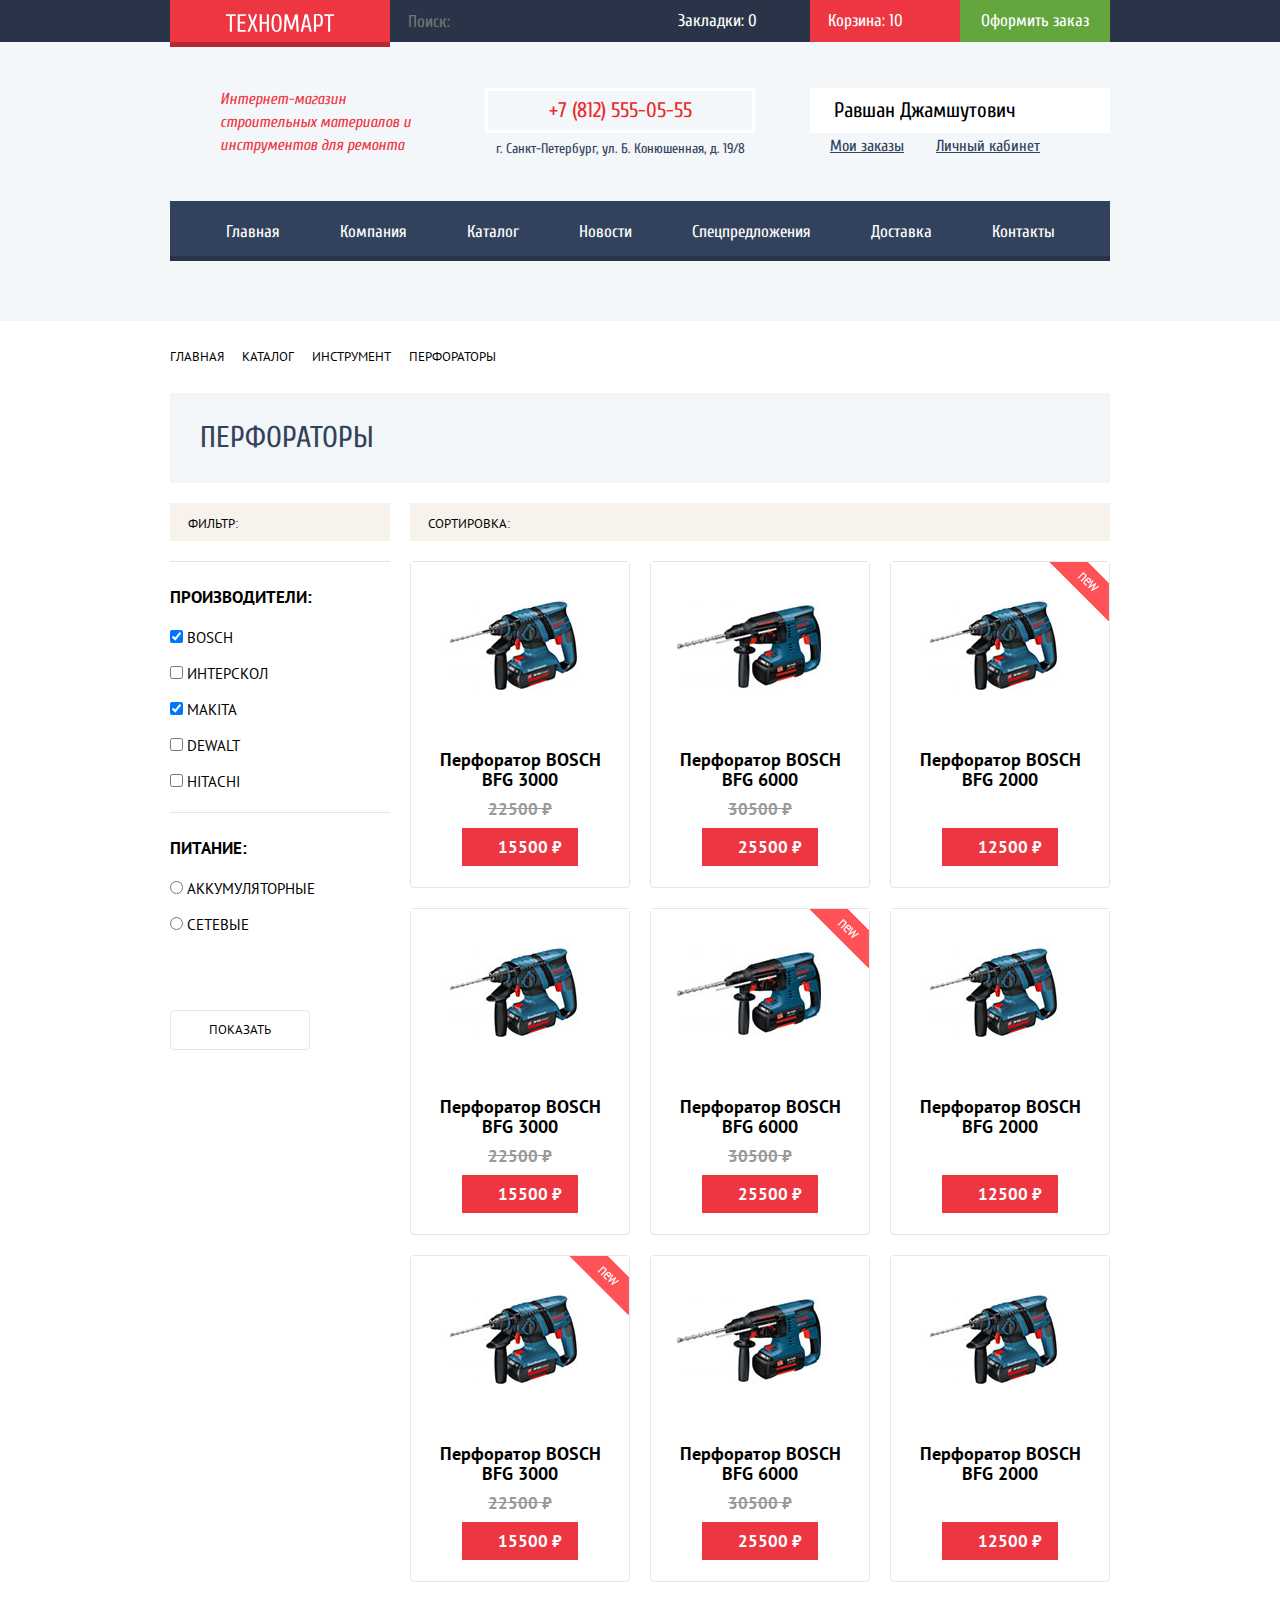
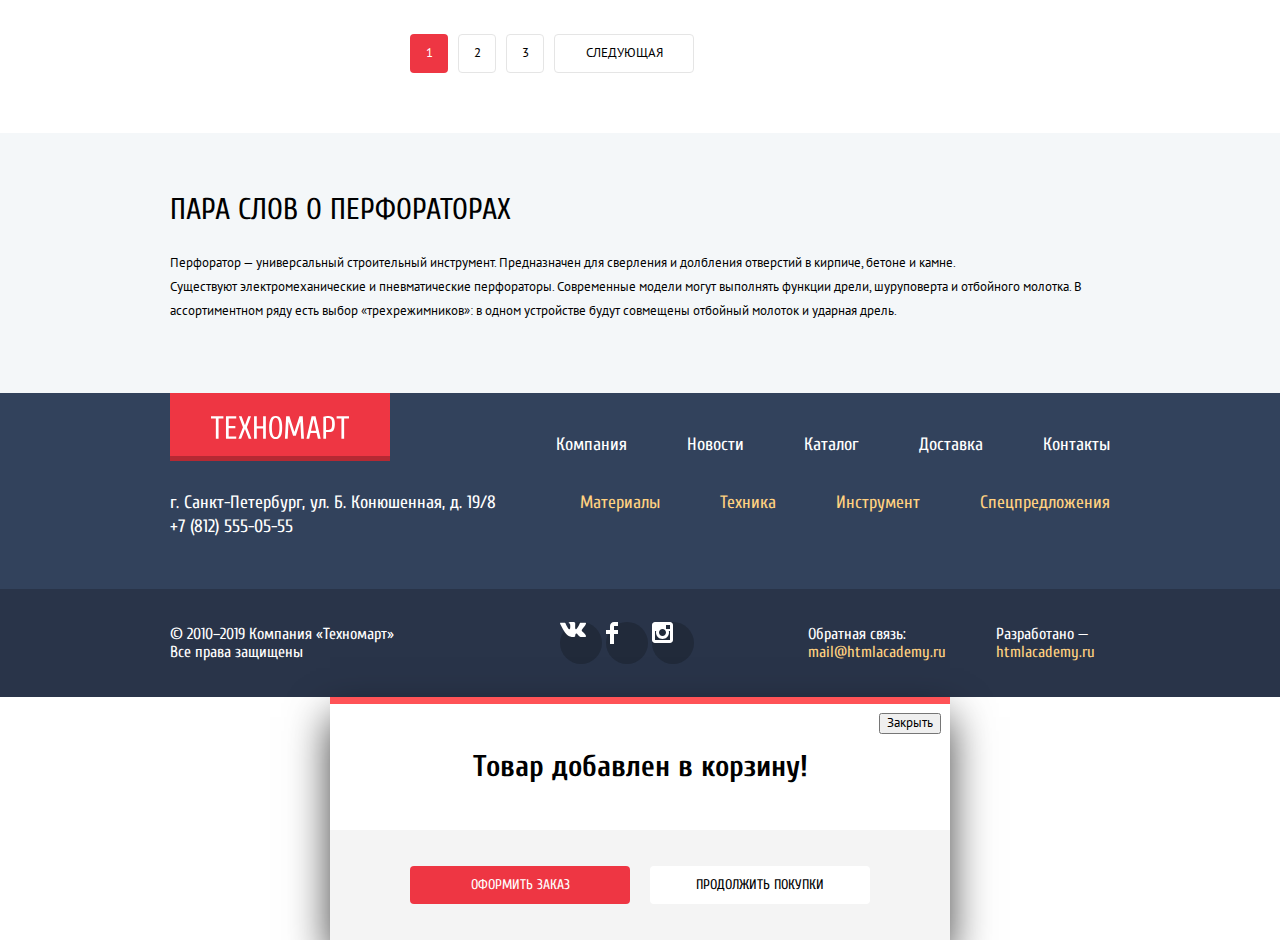
==== commit c4cbb422: "Заменяет инлайновые svg в футере на img" ====
--- a/catalog.html
+++ b/catalog.html
@@ -368,9 +368,21 @@
               Все права защищены
           </p>
           <ul class="footer-social">
-            <li><a class="social-button" href="vk.com">VK</a></li>
-            <li><a class="social-button" href="facebook.com">FB</a></li>
-            <li><a class="social-button" href="instagram.com">IG</a></li>
+            <li>
+              <a class="social-button" href="www.vk.com">
+                <img src="img/social-icon-vk.svg" width="26px" height="15px" alt="Вконтакте">
+              </a>
+            </li>
+            <li>
+              <a class="social-button" href="www.facebook.com">
+                <img src="img/social-icon-fb.svg" width="12px" height="22px" alt="Фейсбук">
+              </a>
+            </li>
+            <li>
+              <a class="social-button" href="instagram.com">
+                <img src="img/social-icon-ig.svg" width="21px" height="21px" alt="Инстаграм">
+              </a>
+            </li>
           </ul>
           <p class="footer-mailto">
             Обратная связь:<br>
--- a/css/style.css
+++ b/css/style.css
@@ -304,12 +304,15 @@
   list-style: none;
 
   display: flex;
-  justify-content: center;
   align-items: center;
   flex-wrap: wrap;
 
   padding: 0;
   margin: 0 auto;
+}
+
+.header-navigation-items li {
+  padding: 21px 0;
 }
 
 .header-navigation-items a {
@@ -566,7 +569,6 @@
 .catalog-list {
   display: flex;
   flex-wrap: wrap;
-  justify-content: space-between;
 
   width: 700px;
 
@@ -584,10 +586,15 @@
 
   width: 220px;
   margin-bottom: 20px;
+  margin-right: 20px;
 
   text-align: center;
 
   position: relative;
+}
+
+.catalog-item:nth-child(3n) {
+  margin-right: 0;
 }
 
 .catalog-item:hover .catalog-item-buttons {
@@ -794,6 +801,7 @@
 
 .footer-top {
   justify-content: space-between;
+  margin-bottom: 30px;
 }
 
 .footer-navigation-items {
@@ -801,6 +809,7 @@
 
   display: flex;
   justify-content: flex-end;
+  flex-wrap: wrap;
 
   padding: 0;
   margin: 0;
@@ -827,9 +836,8 @@
 }
 
 .footer-contacts {
-  width: 380px;
-  margin: 0;
-  margin-top: 40px;
+  width: 340px;
+  margin: 0;
 }
 
 .footer-links {
@@ -837,12 +845,11 @@
 
   display: flex;
   justify-content: flex-end;
-
-
-  padding: 0;
-  margin: 0;
-  margin-top: 40px;
-  width: 540px;
+  flex-wrap: wrap;
+
+  padding: 0;
+  margin: 0;
+  width: 600px;
 }
 
 .footer-links a {
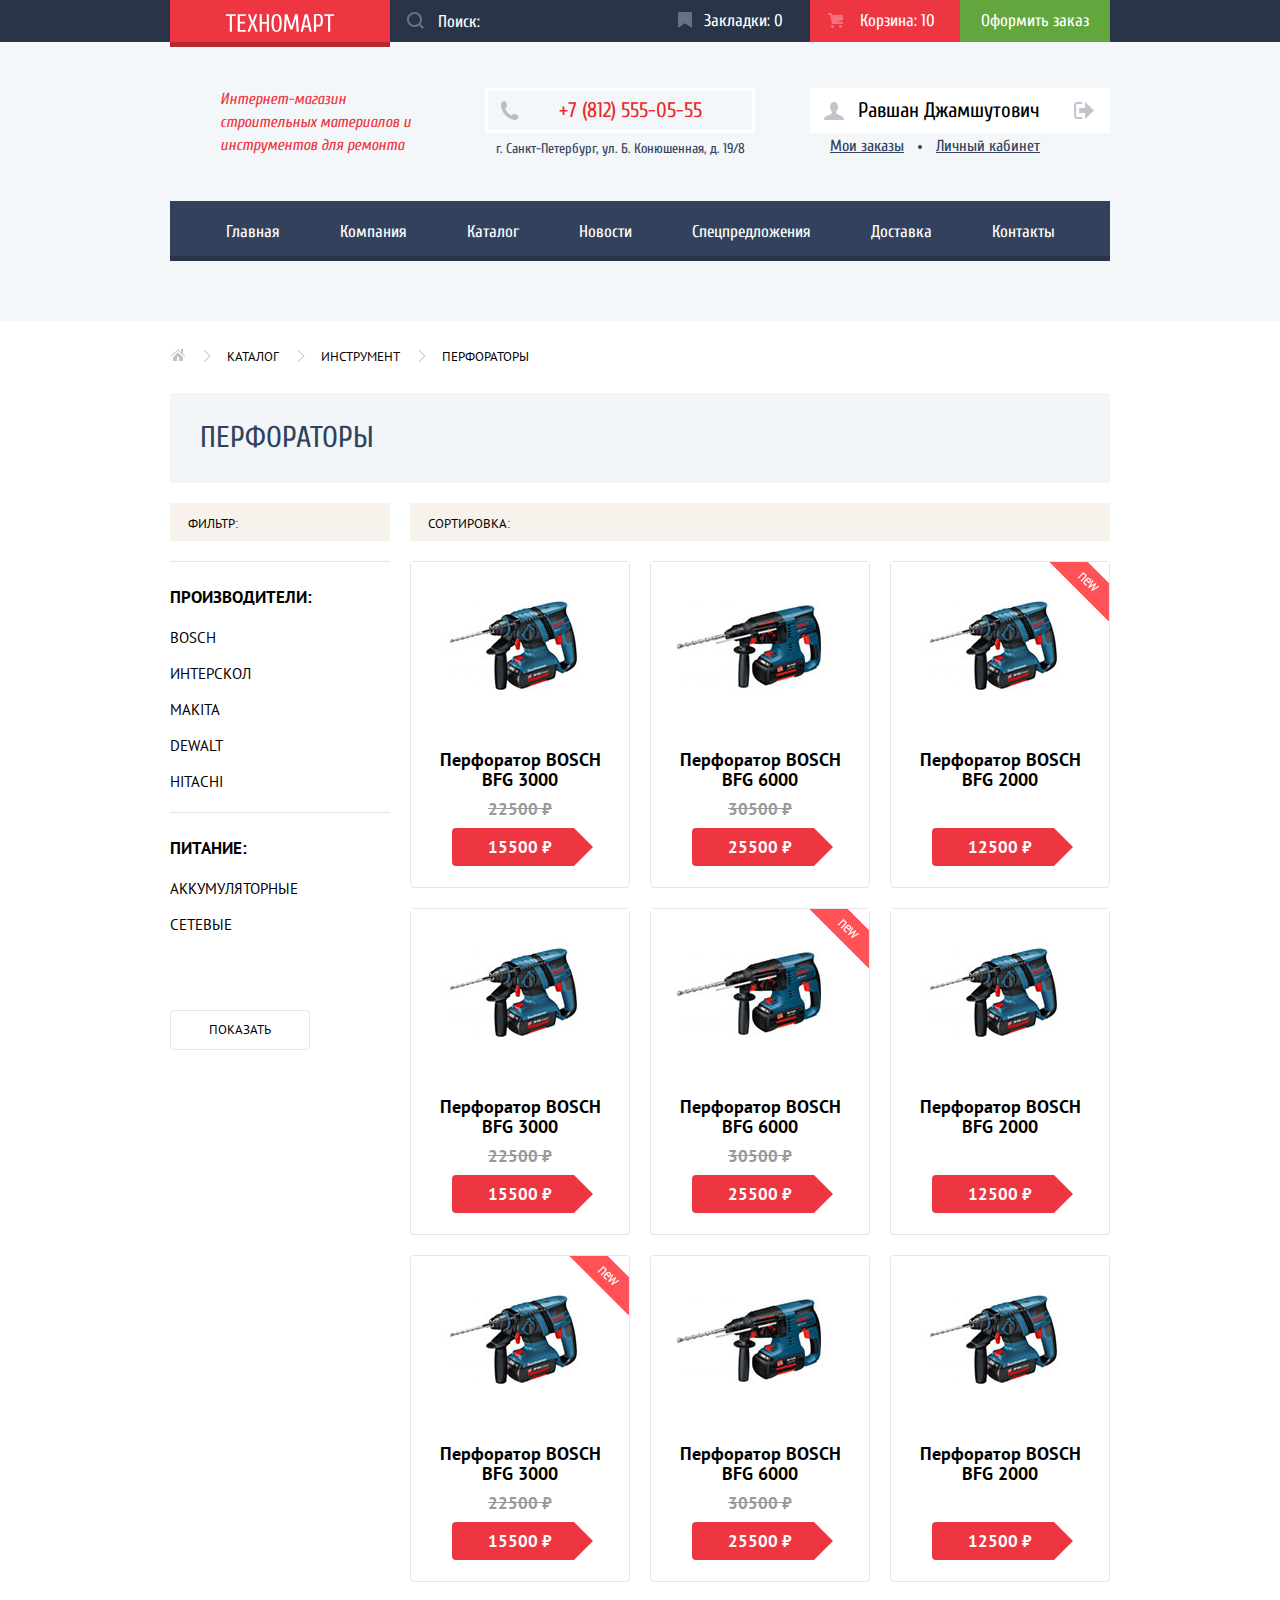
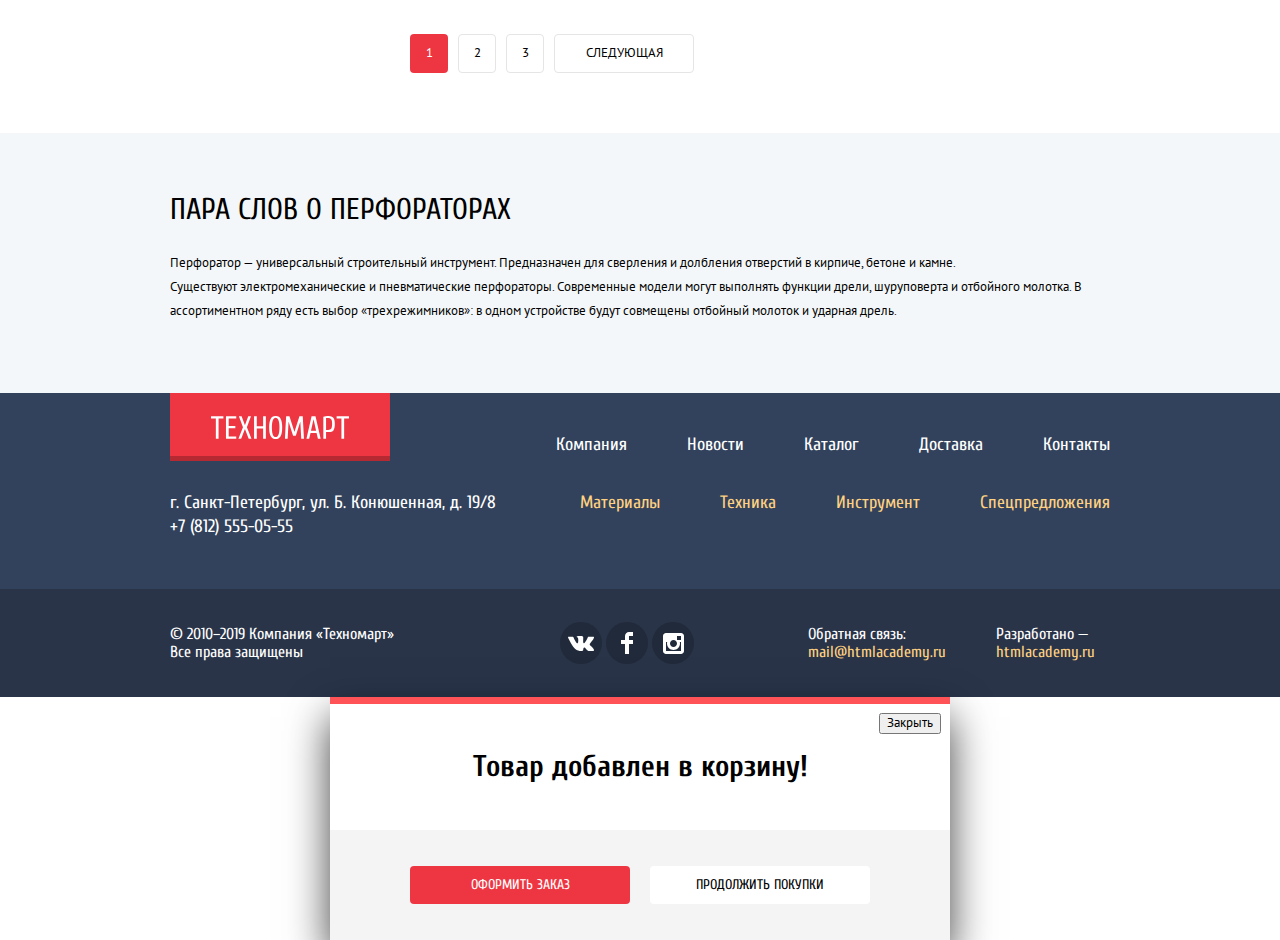
==== commit 8a0207ea: "Стилизует декоративные элементы (кроме чекбоксов и радио)" ====
--- a/catalog.html
+++ b/catalog.html
@@ -10,27 +10,39 @@
   <body>
 
 <!-- Первый уровень меню -->
-    <header class="header">
-      <div class="header-top">
-        <div class="wrapper">
-          <a href="index.html" class="logo header-logo">
-            <img src="img/logo.svg" width="108" height="18" alt="Логотип интернет-магазина «Техномарт»">
-          </a>
-          <form class="search" action="search.html" method="get">
-            <input class="search-field" type="search" placeholder="Поиск:">
-            <input class="search-icon visually-hidden" type="submit" value="Найти">
-          </form>
-          <a href="bookmarks.html" class="header-link header-bookmarks">
-            <span class="bookmarks">Закладки: <span class="bookmarks-counter">0</span></span>
-          </a>
-          <a href="cart.html" class="header-link header-cart not-empty">
-            <span class="cart">Корзина: <span class="cart-counter">10</span></span>
-          </a>
-          <a href="checkout.html" class="header-link header-checkout">
-            <span class="checkout">Оформить заказ</span>
-          </a>
-        </div>
-      </div>
+  <header class="header">
+    <div class="header-top">
+      <div class="wrapper">
+        <a href="index.html" class="logo header-logo">
+          <img src="img/logo.svg" width="108" height="18" alt="Логотип интернет-магазина «Техномарт»">
+        </a>
+        <form class="search" action="search.html" method="get">
+          <input class="search-field" type="search" placeholder="Поиск:" required>
+          <input class="search-icon" type="submit" value="">
+        </form>
+        <a href="bookmarks.html" class="header-link header-bookmarks">
+          <span class="header-icon header-icon-bookmarks">
+            <svg version="1.1" id="Layer_2" xmlns="http://www.w3.org/2000/svg" xmlns:xlink="http://www.w3.org/1999/xlink" x="0px" y="0px"
+              width="14px" height="16px" viewBox="0 0 14 16" enable-background="new 0 0 14 16" xml:space="preserve">
+            <path fill="#E72C2D" d="M14,15c0,0.55-0.368,0.741-0.818,0.426l-5.363-3.765c-0.45-0.315-1.187-0.315-1.637,0l-5.364,3.765
+             C0.368,15.741,0,15.55,0,15V1c0-0.55,0.45-1,1-1h12c0.55,0,1,0.45,1,1V15z"/>
+            </svg>
+          </span>
+          <span class="bookmarks">Закладки: <span class="bookmarks-counter">0</span></span>
+        </a>
+        <a href="cart.html" class="header-link header-cart not-empty">
+          <span class="header-icon header-icon-cart">
+            <svg width="15" height="15" viewBox="0 0 15 15" fill="none" xmlns="http://www.w3.org/2000/svg">
+              <path fill="#ffffff" d="M4.07 2H15V6.951L9.441 9H15V11H4.016L2.031 2H0V0H3.648L4.07 2ZM4.5 15C5.32843 15 6 14.3284 6 13.5C6 12.6716 5.32843 12 4.5 12C3.67157 12 3 12.6716 3 13.5C3 14.3284 3.67157 15 4.5 15ZM12.5 15C13.3284 15 14 14.3284 14 13.5C14 12.6716 13.3284 12 12.5 12C11.6716 12 11 12.6716 11 13.5C11 14.3284 11.6716 15 12.5 15Z" fill="black"/>
+            </svg>
+          </span>
+          <span class="cart">Корзина: <span class="cart-counter">10</span></span>
+        </a>
+        <a href="checkout.html" class="header-link header-checkout">
+          <span class="checkout">Оформить заказ</span>
+        </a>
+      </div>
+    </div>
 
 <!-- Второй уровень меню -->
       <div class="header-middle wrapper">
@@ -40,12 +52,12 @@
           <span class="header-address">г. Санкт-Петербург, ул. Б. Конюшенная, д. 19/8</span>
         </div>
         <div class="header-profile logged-in">
-          <a class="account-button" href="logout.html">
-            <span class="account-logout">Равшан Джамшутович</span>
+          <a class="account-button account-button-logout" href="logout.html">
+            <span class="account account-logout">Равшан Джамшутович</span>
           </a>
           <div class="account-options">
-            <a href="history.html">Мои заказы</a>
-            <a href="profile.html">Личный кабинет</a>
+            <a class="account-option-link" href="history.html">Мои заказы</a>
+            <a class="account-option-link" href="profile.html">Личный кабинет</a>
           </div>
         </div>
       </div>
@@ -71,7 +83,20 @@
       <h1 class="visually-hidden">Каталог</h1>
       <div class="wrapper">
         <ul class="breadcrumbs-list">
-          <li><a class="breadcrumb breadcrumb-home" href="index.html">Главная</a></li>
+          <li>
+            <a class="breadcrumb breadcrumb-home" href="index.html">
+              <svg version="1.1" id="Layer_1" xmlns="http://www.w3.org/2000/svg" xmlns:xlink="http://www.w3.org/1999/xlink" x="0px" y="0px"
+                width="15px" height="12px" viewBox="0 0 15 12" enable-background="new 0 0 15 12" xml:space="preserve">
+              <polygon fill="#C1C6CE" points="3,8 3,12 7,12 7,8 9,8 9,12 13,12 13,8 8,3.516 	"/>
+              <path fill="#C1C6CE" d="M14.831,6.365L13,4.751V0h-2v2.987L8.332,0.635c-0.02-0.017-0.043-0.023-0.064-0.037
+                c-0.026-0.018-0.052-0.035-0.08-0.047C8.156,0.539,8.125,0.533,8.093,0.527C8.062,0.521,8.032,0.515,8,0.515
+                c-0.031,0-0.061,0.006-0.092,0.012C7.875,0.533,7.845,0.539,7.813,0.552C7.785,0.563,7.76,0.581,7.733,0.598
+                c-0.021,0.014-0.045,0.02-0.064,0.037l-6.498,5.73C0.964,6.548,0.944,6.864,1.126,7.071C1.225,7.183,1.363,7.24,1.501,7.24
+                c0.118,0,0.236-0.041,0.331-0.125L8,1.677l6.169,5.438C14.265,7.199,14.383,7.24,14.5,7.24c0.139,0,0.276-0.058,0.375-0.169
+                C15.058,6.864,15.038,6.548,14.831,6.365z"/>
+              </svg>
+            </a>
+          </li>
           <li><a class="breadcrumb" href="catalog.html">Каталог</a></li>
           <li><a class="breadcrumb" href="tools.html">Инструмент</a></li>
           <li><a class="breadcrumb-current">Перфораторы</a></li>
@@ -91,23 +116,23 @@
             <legend class="filter-input-group">Производители:</legend>
             <ul class="filter">
               <li class="filter-option">
-                <input class="filter-input filter-input-checkbox" type="checkbox" name="bosch" id="filter-bosch" checked>
+                <input class="filter-input filter-input-checkbox visually-hidden" type="checkbox" name="bosch" id="filter-bosch" checked>
                 <label for="filter-bosch">Bosch</label>
               </li>
               <li class="filter-option">
-                <input class="filter-input filter-input-checkbox" type="checkbox" name="interskol" id="filter-interskol">
+                <input class="filter-input filter-input-checkbox visually-hidden" type="checkbox" name="interskol" id="filter-interskol">
                 <label for="filter-interskol">Интерскол</label>
               </li>
               <li class="filter-option">
-                <input class="filter-input filter-input-checkbox" type="checkbox" name="makita" id="filter-makita" checked>
+                <input class="filter-input filter-input-checkbox visually-hidden" type="checkbox" name="makita" id="filter-makita" checked>
                 <label for="filter-makita">Makita</label>
               </li>
               <li class="filter-option">
-                <input class="filter-input filter-input-checkbox" type="checkbox" name="dewalt" id="filter-dewalt">
+                <input class="filter-input filter-input-checkbox visually-hidden" type="checkbox" name="dewalt" id="filter-dewalt">
                 <label for="filter-dewalt">Dewalt</label>
               </li>
               <li class="filter-option">
-                <input class="filter-input filter-input-checkbox" type="checkbox" name="hitachi" id="filter-hitachi">
+                <input class="filter-input filter-input-checkbox visually-hidden" type="checkbox" name="hitachi" id="filter-hitachi">
                 <label for="filter-hitachi">Hitachi</label>
               </li>
             </ul>
@@ -116,11 +141,11 @@
             <legend class="filter-input-group">Питание:</legend>
             <ul class="filter">
               <li class="filter-option">
-                <input class="filter-input filter-input-radio" type="radio" name="supply-type" value="battery" id="filter-battery">
+                <input class="filter-input filter-input-radio visually-hidden" type="radio" name="supply-type" value="battery" id="filter-battery">
                 <label for="filter-battery">Аккумуляторные</label>
               </li>
               <li class="filter-option">
-                <input class="filter-input filter-input-radio" type="radio" name="supply-type" value="wire" id="filter-wire">
+                <input class="filter-input filter-input-radio visually-hidden" type="radio" name="supply-type" value="wire" id="filter-wire">
                 <label for="filter-wire">Сетевые</label>
               </li>
             </ul>
--- a/css/style.css
+++ b/css/style.css
@@ -6,14 +6,21 @@
   box-sizing: border-box;
 }
 
-.visually-hidden {
-  position: absolute !important;
-  clip: rect(1px 1px 1px 1px); /* IE6, IE7 */
-  clip: rect(1px, 1px, 1px, 1px);
-  padding:0 !important;
-  border:0 !important;
-  height: 1px !important; 
-  width: 1px !important; 
+.visually-hidden:not(:focus):not(:active),
+input[type="checkbox"].visually-hidden,
+input[type="radio"].visually-hidden {
+  position: absolute;
+
+  width: 1px;
+  height: 1px;
+  margin: -1px;
+  border: 0;
+  padding: 0;
+
+  white-space: nowrap;
+
+  clip-path: inset(100%);
+  clip: rect(0 0 0 0);
   overflow: hidden;
 }
 
@@ -100,15 +107,55 @@
 
 .search {
   margin-left: 220px;
+  position: relative;
+}
+
+.search-icon {
+  position: absolute;
+  
+  content: "";
+
+  top: 12px;
+  left: 17px;
+
+  height: 17px;
+  width: 17px;
+
+  outline: none;
+  border: none;
+  background: transparent;
+  background-image: url("../img/icon-search.svg");
+  opacity: 0.3;
 }
 
 .search-field {
   height: 42px;
   width: 270px;
-  padding-left: 18px;
+  padding-left: 48px;
 
   background: #293449;
   border: none;
+}
+
+.search-field::placeholder {
+  color: #ffffff;
+}
+
+.search-icon:hover,
+.search-icon:focus {
+  opacity: 1;
+
+  cursor: pointer;
+}
+
+.search-field:hover ~ .search-icon {
+  opacity: 1;
+}
+
+.search-field:focus ~ .search-icon,
+.search-field:active ~ .search-icon {
+  background-image: url("../img/icon-search-active.svg");
+  opacity: 1;
 }
 
 .search-field:hover {
@@ -122,6 +169,8 @@
 }
 
 .header-link {
+  position: relative;
+
   width: 150px;
   padding-left: 18px;
 
@@ -138,9 +187,35 @@
   color: rgba(255, 255, 255, 0.6);
 }
 
+.header-link:hover path,
+.header-link:focus path {
+  opacity: 1;
+}
+
+.header-link:active path {
+  opacity: 0.5;
+}
+
 .header-top a {
   display: flex;
   align-items: center;
+}
+
+.header-icon path {
+  fill: #ffffff;
+  opacity: 0.3;
+}
+
+.header-icon {
+  margin-top: 2px;
+}
+
+.bookmarks {
+  padding-left: 12px;
+}
+
+.cart {
+  padding-left: 17px;
 }
 
 .header-link.header-checkout {
@@ -199,6 +274,8 @@
 }
 
 .header-phone {
+  position: relative;
+
   text-align: center;
   font-size: 21px;
   line-height: 21px;
@@ -206,6 +283,21 @@
   
   border: 3px solid #ffffff;
   padding: 9px;
+  padding-left: 30px;
+}
+
+.header-phone::before {
+  position: absolute;
+  content: "";
+
+  width: 19px;
+  height: 19px;
+
+  top: 10px;
+  left: 12px;
+
+  background-image: url("../img/icon-phone.svg");
+  opacity: 0.3;
 }
 
 .header-phone:hover,
@@ -215,6 +307,15 @@
 
 .header-phone:active {
   color: rgba(0, 0, 0, 0.3);
+}
+
+.header-phone:hover::before,
+.header-phone:focus::before {
+  opacity: 0.6;
+}
+
+.header-phone:active::before {
+  opacity: 0.3;
 }
 
 .header-address {
@@ -252,6 +353,69 @@
   color: rgba(0, 0, 0, 0.3);
 }
 
+.account {
+  position: relative;
+}
+
+.account-button-login,
+.account-button-logout {
+  padding-left: 48px;
+}
+
+.account-enter::before {
+  position: absolute;
+  content: "";
+
+  width: 20px;
+  height: 17px;
+
+  top: 4px;
+  left: -34px;
+
+  background-image: url("../img/icon-login.svg");
+  opacity: 0.3;
+}
+
+.account-logout::before {
+  position: absolute;
+  content: "";
+
+  width: 20px;
+  height: 18px;
+
+  top: 4px;
+  left: -34px;
+
+  background-image: url("../img/icon-user.svg");
+  opacity: 0.3;
+}
+
+.account-logout::after {
+  position: absolute;
+  content: "";
+
+  width: 21px;
+  height: 17px;
+
+  top: 4px;
+  right: -54px;
+
+  background-image: url("../img/icon-logout.svg");
+  opacity: 0.3;
+}
+
+.account-button:hover .account::before,
+.account-button:focus .account::before,
+.account-button:hover .account::after,
+.account-button:focus .account::after {
+  opacity: 1;
+}
+
+.account-button:active .account::before,
+.account-button:active .account::after {
+  opacity: 0.3;
+}
+
 .logged-in {
   display: flex;
   flex-direction: column;
@@ -268,20 +432,37 @@
   margin-left: 16px;
 }
 
-.account-options a {
+.account-option-link {
+  position: relative;
+
   font-size: 16px;
   line-height: 18px;
   text-decoration: underline;
   color: #32425c;
+
   margin: 0 14px;
 }
 
-.account-options a:hover,
-.account-options a:focus {
+.account-option-link:first-child::after {
+  position: absolute;
+  content: "";
+
+  width: 4px;
+  height: 4px;
+  border-radius: 50%;
+
+  background-color: #32425c;
+
+  top: 8px;
+  right: -18px;
+}
+
+.account-option-link:hover,
+.account-option-link:focus {
   color: #ee3643;
 }
 
-.account-options a:active {
+.account-option-link:active {
   color: rgba(50, 66, 92, 0.3);
 }
 
@@ -386,7 +567,28 @@
 
   text-transform: uppercase;
 
-  margin-right: 18px;
+  margin-right: 42px;
+}
+
+.breadcrumbs-list li {
+  position: relative;
+}
+
+.breadcrumbs-list li::after {
+  position: absolute;
+  content: "";
+
+  width: 8px;
+  height: 12px;
+
+  background-image: url("../img/icon-right-small.svg");
+
+  top: 5px;
+  right: 16px;
+}
+
+.breadcrumbs-list li:last-child::after {
+  background: none;
 }
 
 .breadcrumb:hover,
@@ -396,6 +598,18 @@
 
 .breadcrumb:active {
   color: rgba(0, 0, 0, 0.3);
+}
+
+.breadcrumb-home:hover path,
+.breadcrumb-home:focus path,
+.breadcrumb-home:hover polygon,
+.breadcrumb-home:focus polygon {
+  fill: #32425c;
+}
+
+.breadcrumb-home:active path,
+.breadcrumb-home:active polygon {
+  fill: #C1C6CE;
 }
 
 .inner-heading {
@@ -650,9 +864,26 @@
 }
 
 .price-new {
+  position: relative;
+
   color: #ffffff;
   background-color: #ee3643;
-  padding: 10px 16px 10px 36px;
+  padding: 10px 36px;
+  border-radius: 4px;
+}
+
+.price-new:after {
+  content: "";
+  
+  position: absolute;
+  top: 0;
+  right: -24px;
+  
+  width: 0;
+  height: 0;
+  
+  border: 19px solid #ffffff;
+  border-left-color: #ee3643;
 }
 
 .catalog-item-buttons {
@@ -901,7 +1132,9 @@
 }
 
 .social-button {
-  display: block;
+  display: flex;
+  justify-content: center;
+  align-items: center;
 
   background-color: #212a3a;
 
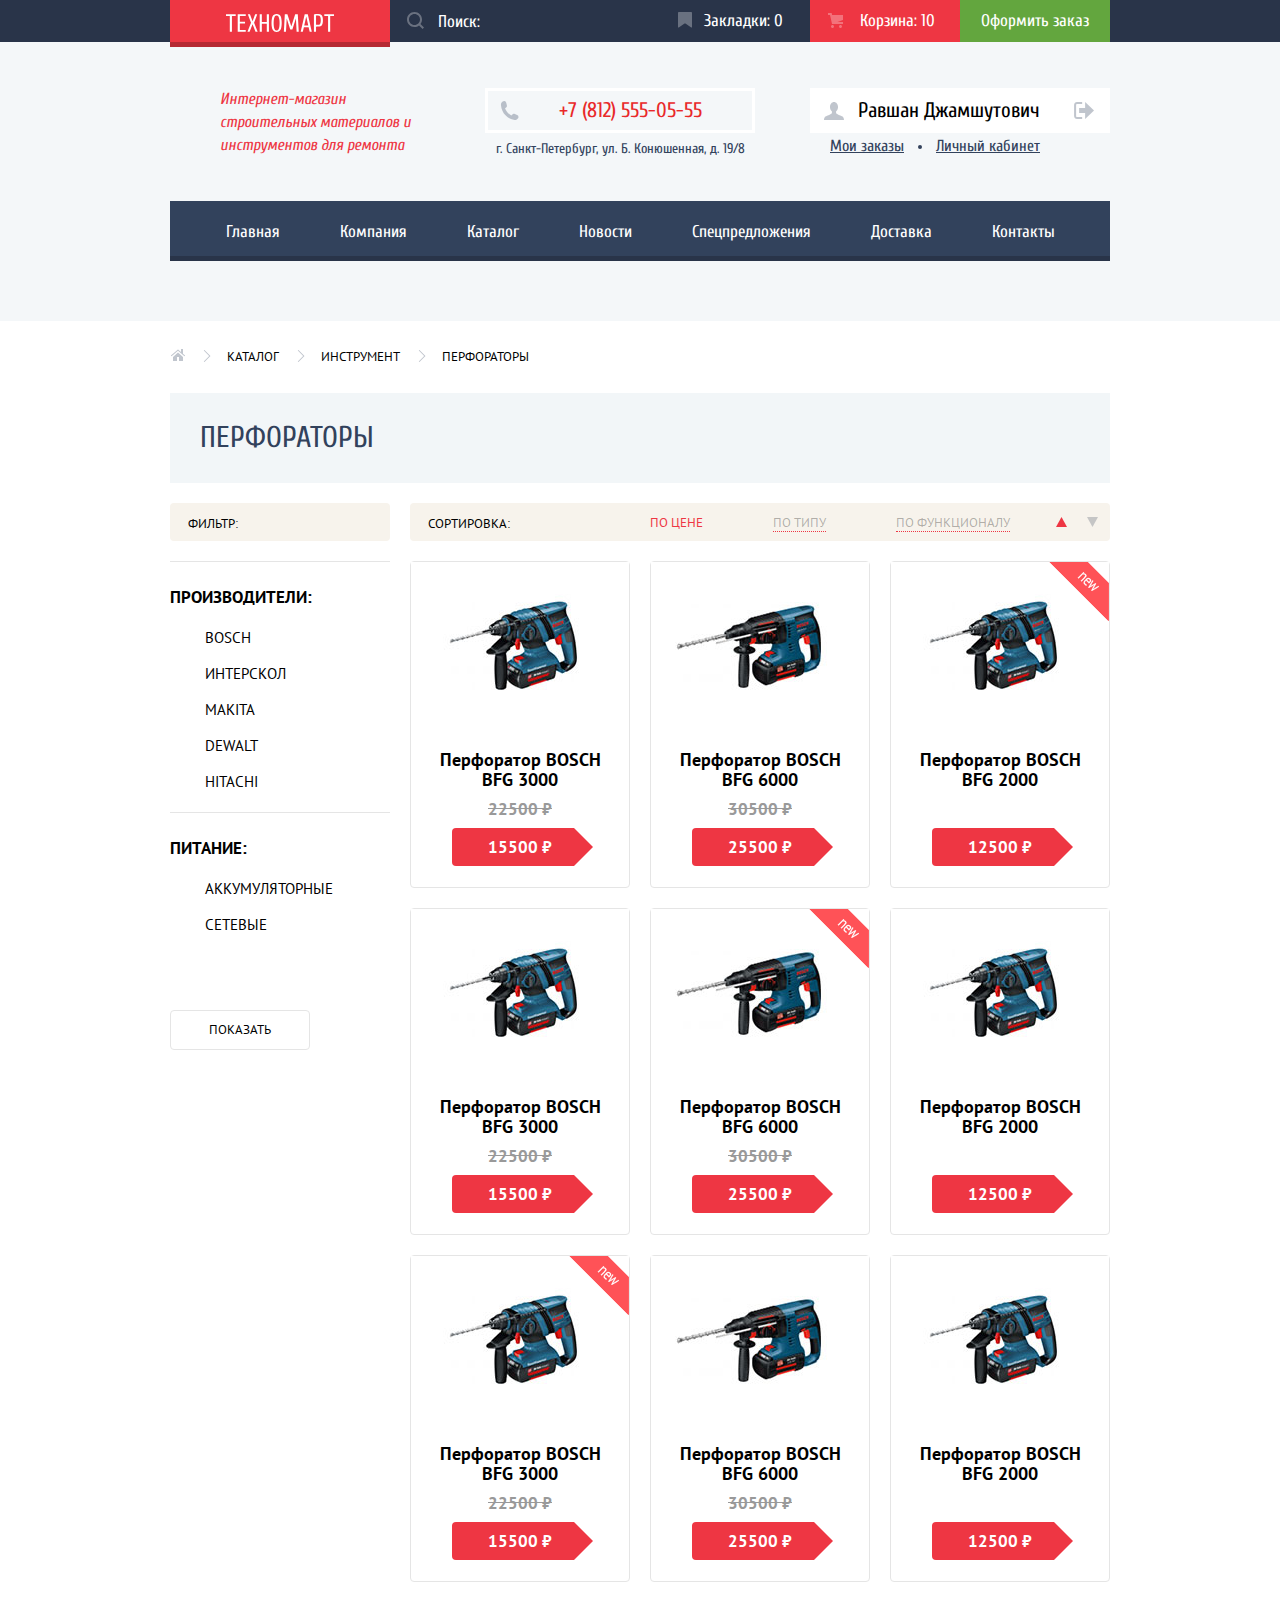
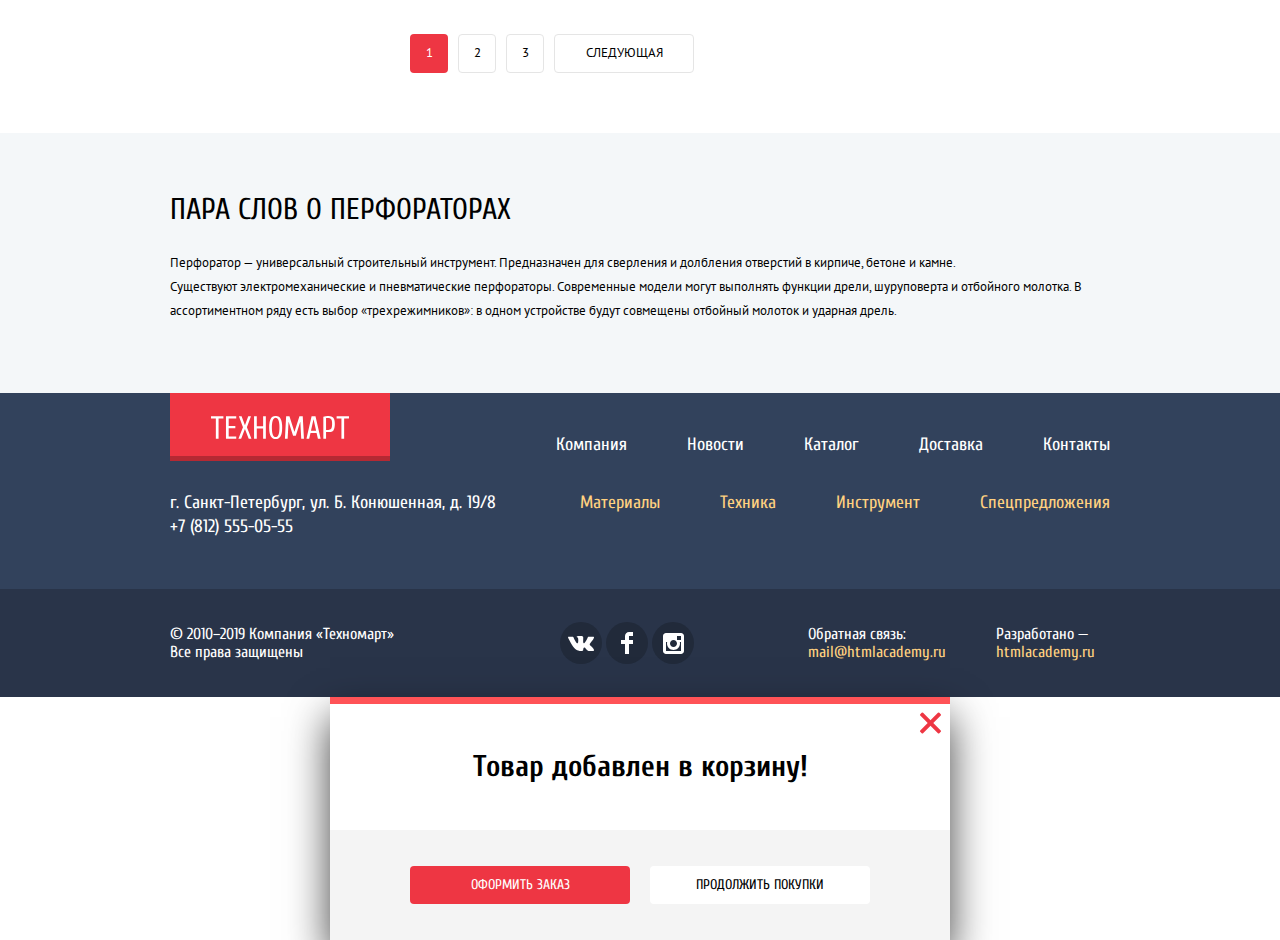
==== commit 261c4d14: "Добавляет универсальную обёртку для карточек товаров" ====
--- a/catalog.html
+++ b/catalog.html
@@ -33,7 +33,7 @@
         <a href="cart.html" class="header-link header-cart not-empty">
           <span class="header-icon header-icon-cart">
             <svg width="15" height="15" viewBox="0 0 15 15" fill="none" xmlns="http://www.w3.org/2000/svg">
-              <path fill="#ffffff" d="M4.07 2H15V6.951L9.441 9H15V11H4.016L2.031 2H0V0H3.648L4.07 2ZM4.5 15C5.32843 15 6 14.3284 6 13.5C6 12.6716 5.32843 12 4.5 12C3.67157 12 3 12.6716 3 13.5C3 14.3284 3.67157 15 4.5 15ZM12.5 15C13.3284 15 14 14.3284 14 13.5C14 12.6716 13.3284 12 12.5 12C11.6716 12 11 12.6716 11 13.5C11 14.3284 11.6716 15 12.5 15Z" fill="black"/>
+              <path fill="#ffffff" d="M4.07 2H15V6.951L9.441 9H15V11H4.016L2.031 2H0V0H3.648L4.07 2ZM4.5 15C5.32843 15 6 14.3284 6 13.5C6 12.6716 5.32843 12 4.5 12C3.67157 12 3 12.6716 3 13.5C3 14.3284 3.67157 15 4.5 15ZM12.5 15C13.3284 15 14 14.3284 14 13.5C14 12.6716 13.3284 12 12.5 12C11.6716 12 11 12.6716 11 13.5C11 14.3284 11.6716 15 12.5 15Z"/>
             </svg>
           </span>
           <span class="cart">Корзина: <span class="cart-counter">10</span></span>
@@ -81,6 +81,8 @@
 <!-- Основной контент страницы -->
     <main>
       <h1 class="visually-hidden">Каталог</h1>
+
+<!-- Хлебные крошки -->
       <div class="wrapper">
         <ul class="breadcrumbs-list">
           <li>
@@ -110,7 +112,7 @@
 
       <div class="wrapper">
         <section class="filters">
-          <h2 class="filter-heading">Фильтр:</h2>
+          <h2 class="filter-heading filter-heading-bg">Фильтр:</h2>
           <!-- Тут позже будет фильтрация по цене -->
           <fieldset class="filter-fieldset">
             <legend class="filter-input-group">Производители:</legend>
@@ -155,189 +157,217 @@
 
         
 
-  <!-- Карточки товаров -->
+<!-- Каталог -->
         <section class="catalog">
-          <div>
-            <h2 class="filter-heading sorting">Сортировка:</h2>
-            <!-- Тут позже будет сортировка -->
+
+<!-- Сортировка -->
+          <div class="filter-heading-bg">
+            <h2 class="filter-heading">Сортировка:</h2>
+            <ul class="sorting-list sorting-items-list">
+              <li><a class="sorting-item sorting-item-current">По цене</a></li>
+              <li><a href="sorting-by-type.html" class="sorting-item">По типу</a></li>
+              <li><a href="sorting-by-function.html" class="sorting-item">По функционалу</a></li>
+            </ul>
+            <ul class="sorting-list sorting-direction-list">
+              <li>
+                <a class="sorting-direction sorting-direction-up sorting-direction-current">
+                  <svg xmlns="http://www.w3.org/2000/svg" width="11" height="10" viewBox="0 0 11 10">
+                    <path fill="#231F20" d="M5.5 0L0 10h11z"/>
+                  </svg>
+                </a>
+              </li>
+              <li>
+                <a href="sorting-down.html" class="sorting-direction sorting-direction-down">
+                  <svg xmlns="http://www.w3.org/2000/svg" width="11" height="10" viewBox="0 0 11 10">
+                    <path fill="#231F20" d="M5.5 10L0 0h11"/>
+                  </svg>
+                </a>
+              </li>
+            </ul>
           </div>
+
+<!-- Карточки товаров -->
           <h2 class="visually-hidden">Список товаров</h2>
           <ul class="catalog-list">
-            <li class="catalog-item flex-container-column">
-              <h3>
-                <a class="flex-container-column" href="bosch/bfg-3000.html">
-                  <span class="catalog-category">Перфоратор BOSCH</span>
-                  <span class="catalog-item-title">BFG 3000</span>
-                </a>
-              </h3>
-              <p class="catalog-item-image">
-                <img src="img/bfg-3000.jpg" width="218" height="170" alt="Перфоратор BOSCH BFG 3000">
-              </p>
-              <p class="catalog-item-buttons flex-container-column">
-                <a class="button catalog-item-button-buy" href="cart.html">Купить</a>
-                <button class="button catalog-item-button-bookmark">В закладки</button>
-              </p>
-              <p class="catalog-item-price flex-container-column">
-                <span class="price-old">22500 ₽</span>
-                <span class="price-new">15500 ₽</span>
-              </p>
-            </li>
-            <li class="catalog-item flex-container-column">
-              <h3>
-                <a class="flex-container-column" href="bosch/bfg-6000.html">
-                  <span class="catalog-category">Перфоратор BOSCH</span>
-                  <span class="catalog-item-title">BFG 6000</span>
-                </a>
-              </h3>
-              <p class="catalog-item-image">
-                <img src="img/bfg-6000.jpg" width="218" height="170" alt="Перфоратор BOSCH BFG 6000">
-              </p>
-              <p class="catalog-item-buttons flex-container-column">
-                <a class="button catalog-item-button-buy" href="cart.html">Купить</a>
-                <button class="button catalog-item-button-bookmark">В закладки</button>
-              </p>
-              <p class="catalog-item-price flex-container-column">
-                <span class="price-old">30500 ₽</span>
-                <span class="price-new">25500 ₽</span>
-              </p>
-            </li>
-            <li class="catalog-item flex-container-column">
-              <h3>
-                <a class="flex-container-column" href="bosch/bfg-2000.html">
-                  <span class="catalog-category">Перфоратор BOSCH</span>
-                  <span class="catalog-item-title">BFG 2000</span>
-                </a>
-              </h3>
-              <img src="img/new-flag.png" class="label-new" width="60" height="59" alt="Новинка">
-              <p class="catalog-item-image">
-                <img src="img/bfg-2000.jpg" width="218" height="170" alt="Перфоратор BOSCH BFG 2000">
-              </p>
-              <p class="catalog-item-buttons flex-container-column">
-                <a class="button catalog-item-button-buy" href="cart.html">Купить</a>
-                <button class="button catalog-item-button-bookmark">В закладки</button>
-              </p>
-              <p class="catalog-item-price flex-container-column">
-                <span class="price-old"></span>
-                <span class="price-new">12500 ₽</span>
-              </p>
-            </li>
-            <li class="catalog-item flex-container-column">
-              <h3>
-                <a class="flex-container-column" href="bosch/bfg-3000.html">
-                  <span class="catalog-category">Перфоратор BOSCH</span>
-                  <span class="catalog-item-title">BFG 3000</span>
-                </a>
-              </h3>
-              <p class="catalog-item-image">
-                <img src="img/bfg-3000.jpg" width="218" height="170" alt="Перфоратор BOSCH BFG 3000">
-              </p>
-              <p class="catalog-item-buttons flex-container-column">
-                <a class="button catalog-item-button-buy" href="cart.html">Купить</a>
-                <button class="button catalog-item-button-bookmark">В закладки</button>
-              </p>
-              <p class="catalog-item-price flex-container-column">
-                <span class="price-old">22500 ₽</span>
-                <span class="price-new">15500 ₽</span>
-              </p>
-            </li>
-            <li class="catalog-item flex-container-column">
-              <h3>
-                <a class="flex-container-column" href="bosch/bfg-6000.html">
-                  <span class="catalog-category">Перфоратор BOSCH</span>
-                  <span class="catalog-item-title">BFG 6000</span>
-                </a>
-              </h3>
-              <img src="img/new-flag.png" class="label-new" width="60" height="59" alt="Новинка">
-              <p class="catalog-item-image">
-                <img src="img/bfg-6000.jpg" width="218" height="170" alt="Перфоратор BOSCH BFG 6000">
-              </p>
-              <p class="catalog-item-buttons flex-container-column">
-                <a class="button catalog-item-button-buy" href="cart.html">Купить</a>
-                <button class="button catalog-item-button-bookmark">В закладки</button>
-              </p>
-              <p class="catalog-item-price flex-container-column">
-                <span class="price-old">30500 ₽</span>
-                <span class="price-new">25500 ₽</span>
-              </p>
-            </li>
-            <li class="catalog-item flex-container-column">
-              <h3>
-                <a class="flex-container-column" href="bosch/bfg-2000.html">
-                  <span class="catalog-category">Перфоратор BOSCH</span>
-                  <span class="catalog-item-title">BFG 2000</span>
-                </a>
-              </h3>
-              <p class="catalog-item-image">
-                <img src="img/bfg-2000.jpg" width="218" height="170" alt="Перфоратор BOSCH BFG 2000">
-              </p>
-              <p class="catalog-item-buttons flex-container-column">
-                <a class="button catalog-item-button-buy" href="cart.html">Купить</a>
-                <button class="button catalog-item-button-bookmark">В закладки</button>
-              </p>
-              <p class="catalog-item-price flex-container-column">
-                <span class="price-old"></span>
-                <span class="price-new">12500 ₽</span>
-              </p>
-            </li>
-            <li class="catalog-item flex-container-column">
-              <h3>
-                <a class="flex-container-column" href="bosch/bfg-3000.html">
-                  <span class="catalog-category">Перфоратор BOSCH</span>
-                  <span class="catalog-item-title">BFG 3000</span>
-                </a>
-              </h3>
-              <img src="img/new-flag.png" class="label-new" width="60" height="59" alt="Новинка">
-              <p class="catalog-item-image">
-                <img src="img/bfg-3000.jpg" width="218" height="170" alt="Перфоратор BOSCH BFG 3000">
-              </p>
-              <p class="catalog-item-buttons flex-container-column">
-                <a class="button catalog-item-button-buy" href="cart.html">Купить</a>
-                <button class="button catalog-item-button-bookmark">В закладки</button>
-              </p>
-              <p class="catalog-item-price flex-container-column">
-                <span class="price-old">22500 ₽</span>
-                <span class="price-new">15500 ₽</span>
-              </p>
-            </li>
-            <li class="catalog-item flex-container-column">
-              <h3>
-                <a class="flex-container-column" href="bosch/bfg-6000.html">
-                  <span class="catalog-category">Перфоратор BOSCH</span>
-                  <span class="catalog-item-title">BFG 6000</span>
-                </a>
-              </h3>
-              <p class="catalog-item-image">
-                <img src="img/bfg-6000.jpg" width="218" height="170" alt="Перфоратор BOSCH BFG 6000">
-              </p>
-              <p class="catalog-item-buttons flex-container-column">
-                <a class="button catalog-item-button-buy" href="cart.html">Купить</a>
-                <button class="button catalog-item-button-bookmark">В закладки</button>
-              </p>
-              <p class="catalog-item-price flex-container-column">
-                <span class="price-old">30500 ₽</span>
-                <span class="price-new">25500 ₽</span>
-              </p>
-            </li>
-            <li class="catalog-item flex-container-column">
-              <h3>
-                <a class="flex-container-column" href="bosch/bfg-2000.html">
-                  <span class="catalog-category">Перфоратор BOSCH</span>
-                  <span class="catalog-item-title">BFG 2000</span>
-                </a>
-              </h3>
-              <p class="catalog-item-image">
-                <img src="img/bfg-2000.jpg" width="218" height="170" alt="Перфоратор BOSCH BFG 2000">
-              </p>
-              <p class="catalog-item-buttons flex-container-column">
-                <a class="button catalog-item-button-buy" href="cart.html">Купить</a>
-                <button class="button catalog-item-button-bookmark">В закладки</button>
-              </p>
-              <p class="catalog-item-price flex-container-column">
-                <span class="price-old"></span>
-                <span class="price-new">12500 ₽</span>
-              </p>
-            </li>
+            <div class="catalog-list-container">
+              <li class="catalog-item flex-container-column">
+                <h3>
+                  <a class="flex-container-column" href="bosch/bfg-3000.html">
+                    <span class="catalog-category">Перфоратор BOSCH</span>
+                    <span class="catalog-item-title">BFG 3000</span>
+                  </a>
+                </h3>
+                <p class="catalog-item-image">
+                  <img src="img/bfg-3000.jpg" width="218" height="170" alt="Перфоратор BOSCH BFG 3000">
+                </p>
+                <p class="catalog-item-buttons flex-container-column">
+                  <a class="button catalog-item-button-buy" href="cart.html">Купить</a>
+                  <button class="button catalog-item-button-bookmark">В закладки</button>
+                </p>
+                <p class="catalog-item-price flex-container-column">
+                  <span class="price-old">22500 ₽</span>
+                  <span class="price-new">15500 ₽</span>
+                </p>
+              </li>
+              <li class="catalog-item flex-container-column">
+                <h3>
+                  <a class="flex-container-column" href="bosch/bfg-6000.html">
+                    <span class="catalog-category">Перфоратор BOSCH</span>
+                    <span class="catalog-item-title">BFG 6000</span>
+                  </a>
+                </h3>
+                <p class="catalog-item-image">
+                  <img src="img/bfg-6000.jpg" width="218" height="170" alt="Перфоратор BOSCH BFG 6000">
+                </p>
+                <p class="catalog-item-buttons flex-container-column">
+                  <a class="button catalog-item-button-buy" href="cart.html">Купить</a>
+                  <button class="button catalog-item-button-bookmark">В закладки</button>
+                </p>
+                <p class="catalog-item-price flex-container-column">
+                  <span class="price-old">30500 ₽</span>
+                  <span class="price-new">25500 ₽</span>
+                </p>
+              </li>
+              <li class="catalog-item flex-container-column">
+                <h3>
+                  <a class="flex-container-column" href="bosch/bfg-2000.html">
+                    <span class="catalog-category">Перфоратор BOSCH</span>
+                    <span class="catalog-item-title">BFG 2000</span>
+                  </a>
+                </h3>
+                <img src="img/new-flag.png" class="label-new" width="60" height="59" alt="Новинка">
+                <p class="catalog-item-image">
+                  <img src="img/bfg-2000.jpg" width="218" height="170" alt="Перфоратор BOSCH BFG 2000">
+                </p>
+                <p class="catalog-item-buttons flex-container-column">
+                  <a class="button catalog-item-button-buy" href="cart.html">Купить</a>
+                  <button class="button catalog-item-button-bookmark">В закладки</button>
+                </p>
+                <p class="catalog-item-price flex-container-column">
+                  <span class="price-old"></span>
+                  <span class="price-new">12500 ₽</span>
+                </p>
+              </li>
+              <li class="catalog-item flex-container-column">
+                <h3>
+                  <a class="flex-container-column" href="bosch/bfg-3000.html">
+                    <span class="catalog-category">Перфоратор BOSCH</span>
+                    <span class="catalog-item-title">BFG 3000</span>
+                  </a>
+                </h3>
+                <p class="catalog-item-image">
+                  <img src="img/bfg-3000.jpg" width="218" height="170" alt="Перфоратор BOSCH BFG 3000">
+                </p>
+                <p class="catalog-item-buttons flex-container-column">
+                  <a class="button catalog-item-button-buy" href="cart.html">Купить</a>
+                  <button class="button catalog-item-button-bookmark">В закладки</button>
+                </p>
+                <p class="catalog-item-price flex-container-column">
+                  <span class="price-old">22500 ₽</span>
+                  <span class="price-new">15500 ₽</span>
+                </p>
+              </li>
+              <li class="catalog-item flex-container-column">
+                <h3>
+                  <a class="flex-container-column" href="bosch/bfg-6000.html">
+                    <span class="catalog-category">Перфоратор BOSCH</span>
+                    <span class="catalog-item-title">BFG 6000</span>
+                  </a>
+                </h3>
+                <img src="img/new-flag.png" class="label-new" width="60" height="59" alt="Новинка">
+                <p class="catalog-item-image">
+                  <img src="img/bfg-6000.jpg" width="218" height="170" alt="Перфоратор BOSCH BFG 6000">
+                </p>
+                <p class="catalog-item-buttons flex-container-column">
+                  <a class="button catalog-item-button-buy" href="cart.html">Купить</a>
+                  <button class="button catalog-item-button-bookmark">В закладки</button>
+                </p>
+                <p class="catalog-item-price flex-container-column">
+                  <span class="price-old">30500 ₽</span>
+                  <span class="price-new">25500 ₽</span>
+                </p>
+              </li>
+              <li class="catalog-item flex-container-column">
+                <h3>
+                  <a class="flex-container-column" href="bosch/bfg-2000.html">
+                    <span class="catalog-category">Перфоратор BOSCH</span>
+                    <span class="catalog-item-title">BFG 2000</span>
+                  </a>
+                </h3>
+                <p class="catalog-item-image">
+                  <img src="img/bfg-2000.jpg" width="218" height="170" alt="Перфоратор BOSCH BFG 2000">
+                </p>
+                <p class="catalog-item-buttons flex-container-column">
+                  <a class="button catalog-item-button-buy" href="cart.html">Купить</a>
+                  <button class="button catalog-item-button-bookmark">В закладки</button>
+                </p>
+                <p class="catalog-item-price flex-container-column">
+                  <span class="price-old"></span>
+                  <span class="price-new">12500 ₽</span>
+                </p>
+              </li>
+              <li class="catalog-item flex-container-column">
+                <h3>
+                  <a class="flex-container-column" href="bosch/bfg-3000.html">
+                    <span class="catalog-category">Перфоратор BOSCH</span>
+                    <span class="catalog-item-title">BFG 3000</span>
+                  </a>
+                </h3>
+                <img src="img/new-flag.png" class="label-new" width="60" height="59" alt="Новинка">
+                <p class="catalog-item-image">
+                  <img src="img/bfg-3000.jpg" width="218" height="170" alt="Перфоратор BOSCH BFG 3000">
+                </p>
+                <p class="catalog-item-buttons flex-container-column">
+                  <a class="button catalog-item-button-buy" href="cart.html">Купить</a>
+                  <button class="button catalog-item-button-bookmark">В закладки</button>
+                </p>
+                <p class="catalog-item-price flex-container-column">
+                  <span class="price-old">22500 ₽</span>
+                  <span class="price-new">15500 ₽</span>
+                </p>
+              </li>
+              <li class="catalog-item flex-container-column">
+                <h3>
+                  <a class="flex-container-column" href="bosch/bfg-6000.html">
+                    <span class="catalog-category">Перфоратор BOSCH</span>
+                    <span class="catalog-item-title">BFG 6000</span>
+                  </a>
+                </h3>
+                <p class="catalog-item-image">
+                  <img src="img/bfg-6000.jpg" width="218" height="170" alt="Перфоратор BOSCH BFG 6000">
+                </p>
+                <p class="catalog-item-buttons flex-container-column">
+                  <a class="button catalog-item-button-buy" href="cart.html">Купить</a>
+                  <button class="button catalog-item-button-bookmark">В закладки</button>
+                </p>
+                <p class="catalog-item-price flex-container-column">
+                  <span class="price-old">30500 ₽</span>
+                  <span class="price-new">25500 ₽</span>
+                </p>
+              </li>
+              <li class="catalog-item flex-container-column">
+                <h3>
+                  <a class="flex-container-column" href="bosch/bfg-2000.html">
+                    <span class="catalog-category">Перфоратор BOSCH</span>
+                    <span class="catalog-item-title">BFG 2000</span>
+                  </a>
+                </h3>
+                <p class="catalog-item-image">
+                  <img src="img/bfg-2000.jpg" width="218" height="170" alt="Перфоратор BOSCH BFG 2000">
+                </p>
+                <p class="catalog-item-buttons flex-container-column">
+                  <a class="button catalog-item-button-buy" href="cart.html">Купить</a>
+                  <button class="button catalog-item-button-bookmark">В закладки</button>
+                </p>
+                <p class="catalog-item-price flex-container-column">
+                  <span class="price-old"></span>
+                  <span class="price-new">12500 ₽</span>
+                </p>
+              </li>
+            </div>
           </ul>
+
+<!-- Пагинация -->
           <ul class="pagination-list">
             <li><a class="filter-button pagination-current">1</a></li>
             <li><a class="filter-button" href="catalog-page-2.html">2</a></li>
@@ -347,6 +377,7 @@
         </section>
       </div>
 
+<!-- Статья в каталоге -->
       <article class="catalog-article">
         <div class="wrapper flex-container-column">
           <h2 class="section-heading">Пара слов о перфораторах</h2>
@@ -395,17 +426,17 @@
           <ul class="footer-social">
             <li>
               <a class="social-button" href="www.vk.com">
-                <img src="img/social-icon-vk.svg" width="26px" height="15px" alt="Вконтакте">
+                <img src="img/social-icon-vk.svg" width="26" height="15" alt="Вконтакте">
               </a>
             </li>
             <li>
               <a class="social-button" href="www.facebook.com">
-                <img src="img/social-icon-fb.svg" width="12px" height="22px" alt="Фейсбук">
+                <img src="img/social-icon-fb.svg" width="12" height="22" alt="Фейсбук">
               </a>
             </li>
             <li>
               <a class="social-button" href="instagram.com">
-                <img src="img/social-icon-ig.svg" width="21px" height="21px" alt="Инстаграм">
+                <img src="img/social-icon-ig.svg" width="21" height="21" alt="Инстаграм">
               </a>
             </li>
           </ul>
--- a/css/style.css
+++ b/css/style.css
@@ -639,18 +639,80 @@
   font-size: 13px;
   line-height: 18px;
   font-weight: 400;
+
+  color: #000000;
+
+  margin: 0;
+  padding: 12px 18px 8px;
+}
+
+.filter-heading-bg {
+  display: flex;
+
+  background-color: #f7f3ec;
+  border-radius: 4px;
+
   text-transform: uppercase;
 
-  color: #000000;
-  background-color: #f7f3ec;
-
-  margin: 0;
-  padding: 12px 18px 8px;
   margin-bottom: 20px;
 }
 
 .filter-heading.sorting {
   width: 700px;
+}
+
+.sorting-list {
+  display: flex;
+  list-style: none;
+
+  margin: 0;
+  padding: 0;
+  margin-top: 8px;
+}
+
+.sorting-items-list {
+  margin-left: 52px;
+}
+
+.sorting-item {
+  color: rgba(0, 0, 0, 0.3);
+  text-decoration: none;
+  border-bottom: 1px dotted #ee3643;
+  margin-left: 70px;
+}
+
+.sorting-item:hover,
+.sorting-item:focus {
+  color: #000000;
+  border-bottom: 1px solid #ee3643;
+}
+
+.sorting-item-current,
+.sorting-item-current:hover,
+.sorting-item-current:focus {
+  border: none;
+  color: #ee3643;
+}
+
+.sorting-direction-list {
+  margin-left: 26px;
+}
+
+.sorting-direction {
+  margin-left: 20px;
+}
+
+.sorting-direction path {
+  fill: #c5c5c5;
+}
+
+.sorting-direction:hover path {
+  fill: #231F20;
+}
+
+.sorting-direction-current path,
+.sorting-direction-current:hover path {
+  fill: #ee3643;
 }
 
 .about-delivery-companies {
@@ -742,6 +804,101 @@
 
 .filter-option {
   margin-bottom: 16px;
+  padding-left: 35px;
+}
+
+.filter-option label {
+  position: relative;
+
+  display: block;
+
+  cursor: pointer;
+}
+
+.filter-input-checkbox + label::before {
+  content: "";
+  position: absolute;
+
+  width: 23px;
+  height: 23px;
+
+  top: -2px;
+  left: -35px;
+
+  background-image: url("../img/checkbox-off.svg");
+
+  opacity: 0.8;
+}
+
+.filter-input-checkbox:checked + label::before {
+  content: "";
+  position: absolute;
+
+  width: 27px;
+  height: 23px;
+
+  top: -2px;
+  left: -35px;
+
+  background-image: url("../img/checkbox-on.svg");
+
+  opacity: 0.8;
+}
+
+.filter-input-checkbox:disabled + label::before {
+  opacity: 0.3;
+}
+
+.filter-input-checkbox:disabled + label {
+  opacity: 0.4;
+}
+
+.filter-input-checkbox:hover + label::before,
+.filter-input-checkbox:focus + label::before {
+  opacity: 1;
+}
+
+.filter-input-radio + label::before {
+  content: "";
+  position: absolute;
+
+  width: 25px;
+  height: 25px;
+
+  top: -1px;
+  left: -35px;
+
+  background-image: url("../img/radio-off.svg");
+
+  opacity: 0.8;
+}
+
+.filter-input-radio:checked + label::before {
+  content: "";
+  position: absolute;
+
+  width: 25px;
+  height: 25px;
+
+  top: -1px;
+  left: -35px;
+
+  background-image: url("../img/radio-on.svg");
+
+  opacity: 0.8;
+}
+
+.filter-input-radio:disabled + label::before {
+  opacity: 0.3;
+}
+
+.filter-input-radio:disabled + label {
+  opacity: 0.4;
+}
+
+.filter-input-radio:hover + label::before,
+.filter-input-radio:focus + label::before {
+  opacity: 1;
 }
 
 .filter-option:last-child {
@@ -782,15 +939,21 @@
 
 .catalog-list {
   display: flex;
+
+  width: 700px;
+
+  list-style: none;
+
+  margin: 0;
+  padding: 0;
+  padding-bottom: 32px;
+}
+
+.catalog-list-container {
+  display: flex;
   flex-wrap: wrap;
 
-  width: 700px;
-
-  list-style: none;
-
-  margin: 0;
-  padding: 0;
-  padding-bottom: 32px;
+  margin-left: -20px;
 }
 
 .catalog-item {
@@ -800,15 +963,11 @@
 
   width: 220px;
   margin-bottom: 20px;
-  margin-right: 20px;
+  margin-left: 20px;
 
   text-align: center;
 
   position: relative;
-}
-
-.catalog-item:nth-child(3n) {
-  margin-right: 0;
 }
 
 .catalog-item:hover .catalog-item-buttons {
@@ -1168,12 +1327,60 @@
 
   margin: 0 auto;
   position: relative;
+  /* position: fixed;
+
+  top: 50vh;
+  left: 50vw; */
 }
 
 .modal-close {
   position: absolute;
   top: 9px;
   right: 9px;
+
+  font-size: 0;
+
+  width: 21px;
+  height: 21px;
+
+  border: none;
+  background: none;
+
+  cursor: pointer;
+}
+
+.modal-close::before,
+.modal-close::after {
+  content: "";
+  position: absolute;
+
+  height: 4px;
+  width: 27px;
+
+  top: 8px;
+  right: -3px;
+  background-color: #ee3643;
+  border-radius: 1px;
+}
+
+.modal-close::before {
+  transform: rotate(45deg);
+}
+
+.modal-close::after {
+  transform: rotate(-45deg);
+}
+
+.modal-close:hover::before,
+.modal-close:hover::after,
+.modal-close:focus::before,
+.modal-close:focus::after {
+  background-color: #ca2c37;
+}
+
+.modal-close:active::before,
+.modal-close:active::after {
+  background-color: #ba2732;
 }
 
 .modal-container {
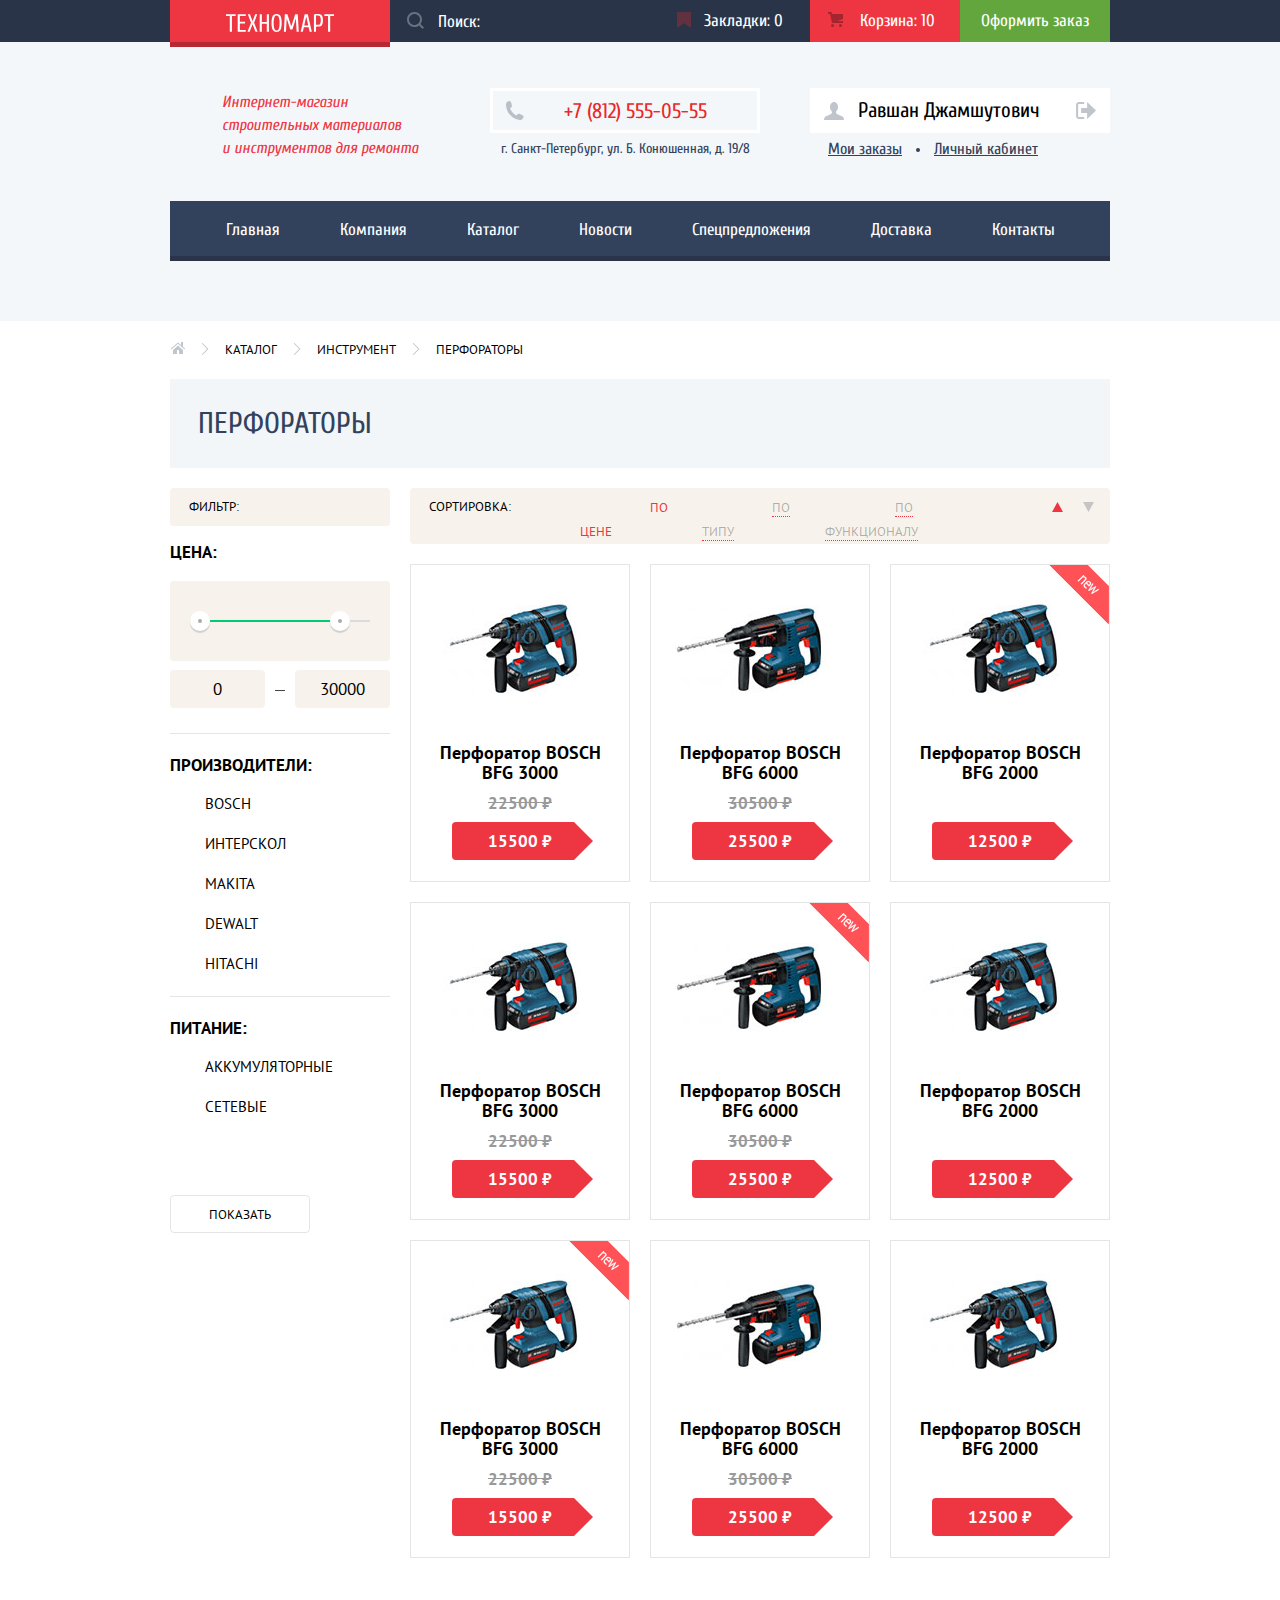
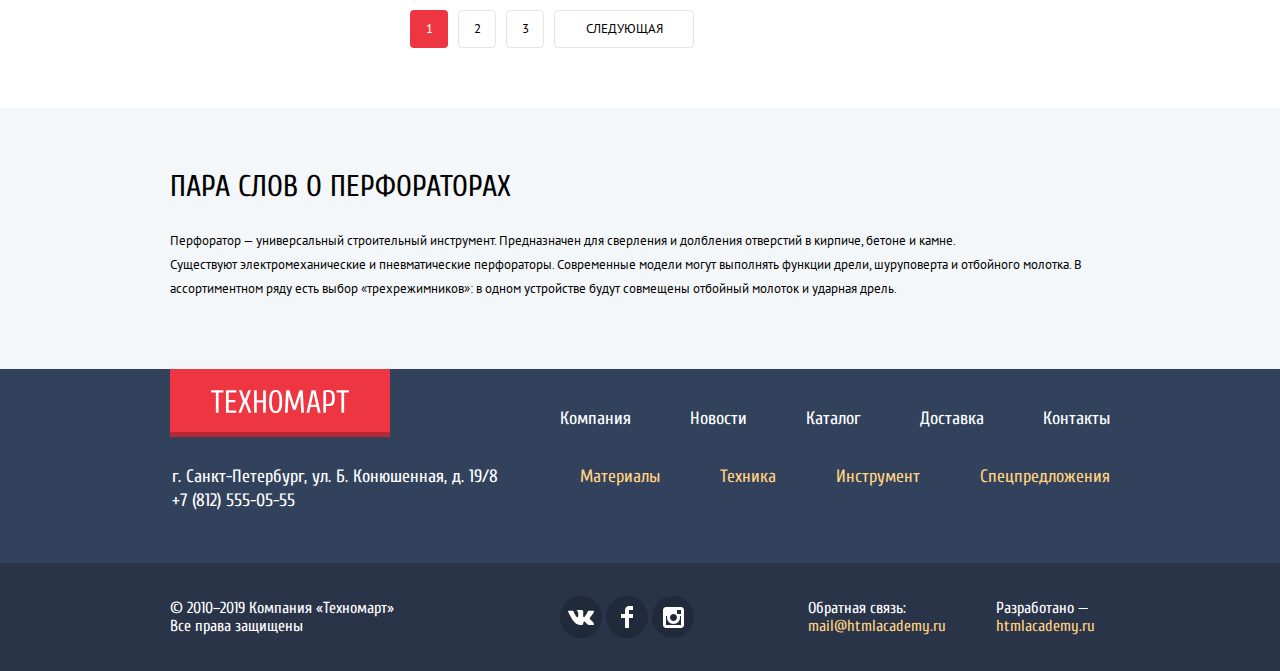
==== commit 4c91c764: "Вносит мелкие правки в вёрстку и стили" ====
--- a/catalog.html
+++ b/catalog.html
@@ -3,58 +3,50 @@
   <head>
     <meta charset="utf-8">
     <title>Техномарт</title>
-    <link href="https://fonts.googleapis.com/css?family=Cuprum:400,400i,700|PT+Sans:400,700&display=swap&subset=cyrillic" rel="stylesheet">
+    <link href="https://fonts.googleapis.com/css?family=Cuprum:400,400i,700&display=swap&subset=cyrillic" rel="stylesheet">
+    <link href="https://fonts.googleapis.com/css?family=PT+Sans:400,700&display=swap&subset=cyrillic" rel="stylesheet">
     <link href="css/normalize.css" rel="stylesheet">
-    <link href="css/style.css" rel="stylesheet">
+    <link href="css/style-minimized.css" rel="stylesheet">
   </head>
   <body>
 
 <!-- Первый уровень меню -->
-  <header class="header">
-    <div class="header-top">
-      <div class="wrapper">
-        <a href="index.html" class="logo header-logo">
-          <img src="img/logo.svg" width="108" height="18" alt="Логотип интернет-магазина «Техномарт»">
-        </a>
-        <form class="search" action="search.html" method="get">
-          <input class="search-field" type="search" placeholder="Поиск:" required>
-          <input class="search-icon" type="submit" value="">
-        </form>
-        <a href="bookmarks.html" class="header-link header-bookmarks">
-          <span class="header-icon header-icon-bookmarks">
-            <svg version="1.1" id="Layer_2" xmlns="http://www.w3.org/2000/svg" xmlns:xlink="http://www.w3.org/1999/xlink" x="0px" y="0px"
-              width="14px" height="16px" viewBox="0 0 14 16" enable-background="new 0 0 14 16" xml:space="preserve">
-            <path fill="#E72C2D" d="M14,15c0,0.55-0.368,0.741-0.818,0.426l-5.363-3.765c-0.45-0.315-1.187-0.315-1.637,0l-5.364,3.765
-             C0.368,15.741,0,15.55,0,15V1c0-0.55,0.45-1,1-1h12c0.55,0,1,0.45,1,1V15z"/>
-            </svg>
-          </span>
-          <span class="bookmarks">Закладки: <span class="bookmarks-counter">0</span></span>
-        </a>
-        <a href="cart.html" class="header-link header-cart not-empty">
-          <span class="header-icon header-icon-cart">
-            <svg width="15" height="15" viewBox="0 0 15 15" fill="none" xmlns="http://www.w3.org/2000/svg">
-              <path fill="#ffffff" d="M4.07 2H15V6.951L9.441 9H15V11H4.016L2.031 2H0V0H3.648L4.07 2ZM4.5 15C5.32843 15 6 14.3284 6 13.5C6 12.6716 5.32843 12 4.5 12C3.67157 12 3 12.6716 3 13.5C3 14.3284 3.67157 15 4.5 15ZM12.5 15C13.3284 15 14 14.3284 14 13.5C14 12.6716 13.3284 12 12.5 12C11.6716 12 11 12.6716 11 13.5C11 14.3284 11.6716 15 12.5 15Z"/>
-            </svg>
-          </span>
-          <span class="cart">Корзина: <span class="cart-counter">10</span></span>
-        </a>
-        <a href="checkout.html" class="header-link header-checkout">
-          <span class="checkout">Оформить заказ</span>
-        </a>
-      </div>
-    </div>
+    <header class="header">
+      <div class="header-top">
+        <div class="wrapper">
+          <a href="index.html" class="logo header-logo">
+            <img src="img/logo.svg" width="108" height="18" alt="Логотип интернет-магазина «Техномарт»">
+          </a>
+          <form class="search" action="search.html" method="post">
+            <input class="search-field" type="search" placeholder="Поиск:" required>
+            <input class="search-icon" type="submit" value="">
+          </form>
+          <a href="bookmarks.html" class="header-link header-bookmarks">
+            <span class="bookmarks">Закладки: 0</span>
+          </a>
+          <a href="cart.html" class="header-link header-cart not-empty">
+            <span class="cart">Корзина: 10</span>
+          </a>
+          <a href="checkout.html" class="header-link header-checkout">Оформить заказ</a>
+        </div>
+      </div>
 
 <!-- Второй уровень меню -->
       <div class="header-middle wrapper">
-        <p class="header-description">Интернет-магазин строительных материалов и инструментов для ремонта</p>
+        <p class="header-description">Интернет-магазин строительных материалов<br>и инструментов для ремонта</p>
         <div class="header-contacts">
           <a class="header-phone" href="tel:88125550555">+7 (812) 555-05-55</a>
           <span class="header-address">г. Санкт-Петербург, ул. Б. Конюшенная, д. 19/8</span>
         </div>
         <div class="header-profile logged-in">
-          <a class="account-button account-button-logout" href="logout.html">
-            <span class="account account-logout">Равшан Джамшутович</span>
-          </a>
+          <span class="account-button-logged">
+            <a class="logged-profile" href="profile.html">
+              <span class="account account-logged">Равшан Джамшутович</span>
+            </a>
+            <a class="account-button-logout" href="logout.html">
+              <span class="account account-logout">Выход</span>
+            </a>
+          </span>
           <div class="account-options">
             <a class="account-option-link" href="history.html">Мои заказы</a>
             <a class="account-option-link" href="profile.html">Личный кабинет</a>
@@ -63,19 +55,17 @@
       </div>
 
 <!-- Навигация -->
-      <div class="wrapper">
-        <nav class="header-navigation">
-          <ul class="header-navigation-items">
-            <li><a href="index.html">Главная</a></li>
-            <li><a href="about.html">Компания</a></li>
-            <li><a href="catalog.html">Каталог</a></li>
-            <li><a href="news.html">Новости</a></li>
-            <li><a href="offers.html">Спецпредложения</a></li>
-            <li><a href="delivery.html">Доставка</a></li>
-            <li><a href="contacts.html">Контакты</a></li>
-          </ul>
-        </nav>
-      </div>
+      <nav class="wrapper header-navigation">
+        <ul class="header-navigation-items">
+          <li><a href="index.html">Главная</a></li>
+          <li><a href="about.html">Компания</a></li>
+          <li><a href="catalog.html">Каталог</a></li>
+          <li><a href="news.html">Новости</a></li>
+          <li><a href="offers.html">Спецпредложения</a></li>
+          <li><a href="delivery.html">Доставка</a></li>
+          <li><a href="contacts.html">Контакты</a></li>
+        </ul>
+      </nav>
     </header>
 
 <!-- Основной контент страницы -->
@@ -113,49 +103,65 @@
       <div class="wrapper">
         <section class="filters">
           <h2 class="filter-heading filter-heading-bg">Фильтр:</h2>
-          <!-- Тут позже будет фильтрация по цене -->
-          <fieldset class="filter-fieldset">
-            <legend class="filter-input-group">Производители:</legend>
-            <ul class="filter">
-              <li class="filter-option">
-                <input class="filter-input filter-input-checkbox visually-hidden" type="checkbox" name="bosch" id="filter-bosch" checked>
-                <label for="filter-bosch">Bosch</label>
-              </li>
-              <li class="filter-option">
-                <input class="filter-input filter-input-checkbox visually-hidden" type="checkbox" name="interskol" id="filter-interskol">
-                <label for="filter-interskol">Интерскол</label>
-              </li>
-              <li class="filter-option">
-                <input class="filter-input filter-input-checkbox visually-hidden" type="checkbox" name="makita" id="filter-makita" checked>
-                <label for="filter-makita">Makita</label>
-              </li>
-              <li class="filter-option">
-                <input class="filter-input filter-input-checkbox visually-hidden" type="checkbox" name="dewalt" id="filter-dewalt">
-                <label for="filter-dewalt">Dewalt</label>
-              </li>
-              <li class="filter-option">
-                <input class="filter-input filter-input-checkbox visually-hidden" type="checkbox" name="hitachi" id="filter-hitachi">
-                <label for="filter-hitachi">Hitachi</label>
-              </li>
-            </ul>
-          </fieldset>
-          <fieldset class="filter-fieldset">
-            <legend class="filter-input-group">Питание:</legend>
-            <ul class="filter">
-              <li class="filter-option">
-                <input class="filter-input filter-input-radio visually-hidden" type="radio" name="supply-type" value="battery" id="filter-battery">
-                <label for="filter-battery">Аккумуляторные</label>
-              </li>
-              <li class="filter-option">
-                <input class="filter-input filter-input-radio visually-hidden" type="radio" name="supply-type" value="wire" id="filter-wire">
-                <label for="filter-wire">Сетевые</label>
-              </li>
-            </ul>
-          </fieldset>
-          <button class="button filter-button" type="submit">Показать</button>
+          <form>
+            <fieldset class="filter-fieldset">
+              <legend class="filter-input-group filter-range">Цена:</legend>
+              <div class="range-filter">
+                <div class="range-controls">
+                  <div class="scale">
+                    <div class="bar"></div>
+                  </div>
+                  <div class="toggle toggle-min"></div>
+                  <div class="toggle toggle-max"></div>
+                </div>
+                <div class="price-controls">
+                  <input name="min-price" type="text" value="0">
+                  <span class="short-line"></span>
+                  <input name="max-price" type="text" value="30000">
+                </div>
+              </div>
+            </fieldset>
+            <fieldset class="filter-fieldset">
+              <legend class="filter-input-group">Производители:</legend>
+              <ul class="filter">
+                <li class="filter-option">
+                  <input class="filter-input filter-input-checkbox visually-hidden" type="checkbox" name="bosch" id="filter-bosch" checked>
+                  <label for="filter-bosch">Bosch</label>
+                </li>
+                <li class="filter-option">
+                  <input class="filter-input filter-input-checkbox visually-hidden" type="checkbox" name="interskol" id="filter-interskol">
+                  <label for="filter-interskol">Интерскол</label>
+                </li>
+                <li class="filter-option">
+                  <input class="filter-input filter-input-checkbox visually-hidden" type="checkbox" name="makita" id="filter-makita" checked>
+                  <label for="filter-makita">Makita</label>
+                </li>
+                <li class="filter-option">
+                  <input class="filter-input filter-input-checkbox visually-hidden" type="checkbox" name="dewalt" id="filter-dewalt">
+                  <label for="filter-dewalt">Dewalt</label>
+                </li>
+                <li class="filter-option">
+                  <input class="filter-input filter-input-checkbox visually-hidden" type="checkbox" name="hitachi" id="filter-hitachi">
+                  <label for="filter-hitachi">Hitachi</label>
+                </li>
+              </ul>
+            </fieldset>
+            <fieldset class="filter-fieldset">
+              <legend class="filter-input-group">Питание:</legend>
+              <ul class="filter">
+                <li class="filter-option">
+                  <input class="filter-input filter-input-radio visually-hidden" type="radio" name="supply-type" value="battery" id="filter-battery">
+                  <label for="filter-battery">Аккумуляторные</label>
+                </li>
+                <li class="filter-option">
+                  <input class="filter-input filter-input-radio visually-hidden" type="radio" name="supply-type" value="wire" id="filter-wire">
+                  <label for="filter-wire">Сетевые</label>
+                </li>
+              </ul>
+            </fieldset>
+            <input class="button filter-button" type="submit" value="Показать">
+          </form>
         </section>
-
-        
 
 <!-- Каталог -->
         <section class="catalog">
@@ -188,183 +194,178 @@
 
 <!-- Карточки товаров -->
           <h2 class="visually-hidden">Список товаров</h2>
-          <ul class="catalog-list">
-            <div class="catalog-list-container">
-              <li class="catalog-item flex-container-column">
-                <h3>
-                  <a class="flex-container-column" href="bosch/bfg-3000.html">
-                    <span class="catalog-category">Перфоратор BOSCH</span>
-                    <span class="catalog-item-title">BFG 3000</span>
-                  </a>
-                </h3>
-                <p class="catalog-item-image">
-                  <img src="img/bfg-3000.jpg" width="218" height="170" alt="Перфоратор BOSCH BFG 3000">
-                </p>
-                <p class="catalog-item-buttons flex-container-column">
-                  <a class="button catalog-item-button-buy" href="cart.html">Купить</a>
-                  <button class="button catalog-item-button-bookmark">В закладки</button>
-                </p>
-                <p class="catalog-item-price flex-container-column">
-                  <span class="price-old">22500 ₽</span>
-                  <span class="price-new">15500 ₽</span>
-                </p>
-              </li>
-              <li class="catalog-item flex-container-column">
-                <h3>
-                  <a class="flex-container-column" href="bosch/bfg-6000.html">
-                    <span class="catalog-category">Перфоратор BOSCH</span>
-                    <span class="catalog-item-title">BFG 6000</span>
-                  </a>
-                </h3>
-                <p class="catalog-item-image">
-                  <img src="img/bfg-6000.jpg" width="218" height="170" alt="Перфоратор BOSCH BFG 6000">
-                </p>
-                <p class="catalog-item-buttons flex-container-column">
-                  <a class="button catalog-item-button-buy" href="cart.html">Купить</a>
-                  <button class="button catalog-item-button-bookmark">В закладки</button>
-                </p>
-                <p class="catalog-item-price flex-container-column">
-                  <span class="price-old">30500 ₽</span>
-                  <span class="price-new">25500 ₽</span>
-                </p>
-              </li>
-              <li class="catalog-item flex-container-column">
-                <h3>
-                  <a class="flex-container-column" href="bosch/bfg-2000.html">
-                    <span class="catalog-category">Перфоратор BOSCH</span>
-                    <span class="catalog-item-title">BFG 2000</span>
-                  </a>
-                </h3>
-                <img src="img/new-flag.png" class="label-new" width="60" height="59" alt="Новинка">
-                <p class="catalog-item-image">
-                  <img src="img/bfg-2000.jpg" width="218" height="170" alt="Перфоратор BOSCH BFG 2000">
-                </p>
-                <p class="catalog-item-buttons flex-container-column">
-                  <a class="button catalog-item-button-buy" href="cart.html">Купить</a>
-                  <button class="button catalog-item-button-bookmark">В закладки</button>
-                </p>
-                <p class="catalog-item-price flex-container-column">
-                  <span class="price-old"></span>
-                  <span class="price-new">12500 ₽</span>
-                </p>
-              </li>
-              <li class="catalog-item flex-container-column">
-                <h3>
-                  <a class="flex-container-column" href="bosch/bfg-3000.html">
-                    <span class="catalog-category">Перфоратор BOSCH</span>
-                    <span class="catalog-item-title">BFG 3000</span>
-                  </a>
-                </h3>
-                <p class="catalog-item-image">
-                  <img src="img/bfg-3000.jpg" width="218" height="170" alt="Перфоратор BOSCH BFG 3000">
-                </p>
-                <p class="catalog-item-buttons flex-container-column">
-                  <a class="button catalog-item-button-buy" href="cart.html">Купить</a>
-                  <button class="button catalog-item-button-bookmark">В закладки</button>
-                </p>
-                <p class="catalog-item-price flex-container-column">
-                  <span class="price-old">22500 ₽</span>
-                  <span class="price-new">15500 ₽</span>
-                </p>
-              </li>
-              <li class="catalog-item flex-container-column">
-                <h3>
-                  <a class="flex-container-column" href="bosch/bfg-6000.html">
-                    <span class="catalog-category">Перфоратор BOSCH</span>
-                    <span class="catalog-item-title">BFG 6000</span>
-                  </a>
-                </h3>
-                <img src="img/new-flag.png" class="label-new" width="60" height="59" alt="Новинка">
-                <p class="catalog-item-image">
-                  <img src="img/bfg-6000.jpg" width="218" height="170" alt="Перфоратор BOSCH BFG 6000">
-                </p>
-                <p class="catalog-item-buttons flex-container-column">
-                  <a class="button catalog-item-button-buy" href="cart.html">Купить</a>
-                  <button class="button catalog-item-button-bookmark">В закладки</button>
-                </p>
-                <p class="catalog-item-price flex-container-column">
-                  <span class="price-old">30500 ₽</span>
-                  <span class="price-new">25500 ₽</span>
-                </p>
-              </li>
-              <li class="catalog-item flex-container-column">
-                <h3>
-                  <a class="flex-container-column" href="bosch/bfg-2000.html">
-                    <span class="catalog-category">Перфоратор BOSCH</span>
-                    <span class="catalog-item-title">BFG 2000</span>
-                  </a>
-                </h3>
-                <p class="catalog-item-image">
-                  <img src="img/bfg-2000.jpg" width="218" height="170" alt="Перфоратор BOSCH BFG 2000">
-                </p>
-                <p class="catalog-item-buttons flex-container-column">
-                  <a class="button catalog-item-button-buy" href="cart.html">Купить</a>
-                  <button class="button catalog-item-button-bookmark">В закладки</button>
-                </p>
-                <p class="catalog-item-price flex-container-column">
-                  <span class="price-old"></span>
-                  <span class="price-new">12500 ₽</span>
-                </p>
-              </li>
-              <li class="catalog-item flex-container-column">
-                <h3>
-                  <a class="flex-container-column" href="bosch/bfg-3000.html">
-                    <span class="catalog-category">Перфоратор BOSCH</span>
-                    <span class="catalog-item-title">BFG 3000</span>
-                  </a>
-                </h3>
-                <img src="img/new-flag.png" class="label-new" width="60" height="59" alt="Новинка">
-                <p class="catalog-item-image">
-                  <img src="img/bfg-3000.jpg" width="218" height="170" alt="Перфоратор BOSCH BFG 3000">
-                </p>
-                <p class="catalog-item-buttons flex-container-column">
-                  <a class="button catalog-item-button-buy" href="cart.html">Купить</a>
-                  <button class="button catalog-item-button-bookmark">В закладки</button>
-                </p>
-                <p class="catalog-item-price flex-container-column">
-                  <span class="price-old">22500 ₽</span>
-                  <span class="price-new">15500 ₽</span>
-                </p>
-              </li>
-              <li class="catalog-item flex-container-column">
-                <h3>
-                  <a class="flex-container-column" href="bosch/bfg-6000.html">
-                    <span class="catalog-category">Перфоратор BOSCH</span>
-                    <span class="catalog-item-title">BFG 6000</span>
-                  </a>
-                </h3>
-                <p class="catalog-item-image">
-                  <img src="img/bfg-6000.jpg" width="218" height="170" alt="Перфоратор BOSCH BFG 6000">
-                </p>
-                <p class="catalog-item-buttons flex-container-column">
-                  <a class="button catalog-item-button-buy" href="cart.html">Купить</a>
-                  <button class="button catalog-item-button-bookmark">В закладки</button>
-                </p>
-                <p class="catalog-item-price flex-container-column">
-                  <span class="price-old">30500 ₽</span>
-                  <span class="price-new">25500 ₽</span>
-                </p>
-              </li>
-              <li class="catalog-item flex-container-column">
-                <h3>
-                  <a class="flex-container-column" href="bosch/bfg-2000.html">
-                    <span class="catalog-category">Перфоратор BOSCH</span>
-                    <span class="catalog-item-title">BFG 2000</span>
-                  </a>
-                </h3>
-                <p class="catalog-item-image">
-                  <img src="img/bfg-2000.jpg" width="218" height="170" alt="Перфоратор BOSCH BFG 2000">
-                </p>
-                <p class="catalog-item-buttons flex-container-column">
-                  <a class="button catalog-item-button-buy" href="cart.html">Купить</a>
-                  <button class="button catalog-item-button-bookmark">В закладки</button>
-                </p>
-                <p class="catalog-item-price flex-container-column">
-                  <span class="price-old"></span>
-                  <span class="price-new">12500 ₽</span>
-                </p>
-              </li>
-            </div>
+          <ul class="catalog-list margin-left-annihilator">
+            <li class="catalog-item flex-container-column">
+              <h3>
+                <a class="flex-container-column" href="bosch/bfg-3000.html">
+                  <span class="catalog-category">Перфоратор BOSCH</span>
+                  <span class="catalog-item-title">BFG 3000</span>
+                </a>
+              </h3>
+              <div class="catalog-item-image">
+                <img src="img/bfg-3000.jpg" width="218" height="170" alt="Перфоратор BOSCH BFG 3000">
+              </div>
+              <p class="catalog-item-buttons flex-container-column">
+                <a class="button catalog-item-button-buy" href="cart.html">Купить</a>
+                <button class="button catalog-item-button-bookmark">В закладки</button>
+              </p>
+              <p class="catalog-item-price flex-container-column">
+                <span class="price-old">22500 ₽</span>
+                <span class="price-new">15500 ₽</span>
+              </p>
+            </li>
+            <li class="catalog-item flex-container-column">
+              <h3>
+                <a class="flex-container-column" href="bosch/bfg-6000.html">
+                  <span class="catalog-category">Перфоратор BOSCH</span>
+                  <span class="catalog-item-title">BFG 6000</span>
+                </a>
+              </h3>
+              <div class="catalog-item-image">
+                <img src="img/bfg-6000.jpg" width="218" height="170" alt="Перфоратор BOSCH BFG 6000">
+              </div>
+              <p class="catalog-item-buttons flex-container-column">
+                <a class="button catalog-item-button-buy" href="cart.html">Купить</a>
+                <button class="button catalog-item-button-bookmark">В закладки</button>
+              </p>
+              <p class="catalog-item-price flex-container-column">
+                <span class="price-old">30500 ₽</span>
+                <span class="price-new">25500 ₽</span>
+              </p>
+            </li>
+            <li class="catalog-item flex-container-column item-new">
+              <h3>
+                <a class="flex-container-column" href="bosch/bfg-2000.html">
+                  <span class="catalog-category">Перфоратор BOSCH</span>
+                  <span class="catalog-item-title">BFG 2000</span>
+                </a>
+              </h3>
+              <div class="catalog-item-image">
+                <img src="img/bfg-2000.jpg" width="218" height="170" alt="Перфоратор BOSCH BFG 2000">
+              </div>
+              <p class="catalog-item-buttons flex-container-column">
+                <a class="button catalog-item-button-buy" href="cart.html">Купить</a>
+                <button class="button catalog-item-button-bookmark">В закладки</button>
+              </p>
+              <p class="catalog-item-price flex-container-column">
+                <span class="price-old"></span>
+                <span class="price-new">12500 ₽</span>
+              </p>
+            </li>
+            <li class="catalog-item flex-container-column">
+              <h3>
+                <a class="flex-container-column" href="bosch/bfg-3000.html">
+                  <span class="catalog-category">Перфоратор BOSCH</span>
+                  <span class="catalog-item-title">BFG 3000</span>
+                </a>
+              </h3>
+              <div class="catalog-item-image">
+                <img src="img/bfg-3000.jpg" width="218" height="170" alt="Перфоратор BOSCH BFG 3000">
+              </div>
+              <p class="catalog-item-buttons flex-container-column">
+                <a class="button catalog-item-button-buy" href="cart.html">Купить</a>
+                <button class="button catalog-item-button-bookmark">В закладки</button>
+              </p>
+              <p class="catalog-item-price flex-container-column">
+                <span class="price-old">22500 ₽</span>
+                <span class="price-new">15500 ₽</span>
+              </p>
+            </li>
+            <li class="catalog-item flex-container-column item-new">
+              <h3>
+                <a class="flex-container-column" href="bosch/bfg-6000.html">
+                  <span class="catalog-category">Перфоратор BOSCH</span>
+                  <span class="catalog-item-title">BFG 6000</span>
+                </a>
+              </h3>
+              <div class="catalog-item-image">
+                <img src="img/bfg-6000.jpg" width="218" height="170" alt="Перфоратор BOSCH BFG 6000">
+              </div>
+              <p class="catalog-item-buttons flex-container-column">
+                <a class="button catalog-item-button-buy" href="cart.html">Купить</a>
+                <button class="button catalog-item-button-bookmark">В закладки</button>
+              </p>
+              <p class="catalog-item-price flex-container-column">
+                <span class="price-old">30500 ₽</span>
+                <span class="price-new">25500 ₽</span>
+              </p>
+            </li>
+            <li class="catalog-item flex-container-column">
+              <h3>
+                <a class="flex-container-column" href="bosch/bfg-2000.html">
+                  <span class="catalog-category">Перфоратор BOSCH</span>
+                  <span class="catalog-item-title">BFG 2000</span>
+                </a>
+              </h3>
+              <div class="catalog-item-image">
+                <img src="img/bfg-2000.jpg" width="218" height="170" alt="Перфоратор BOSCH BFG 2000">
+              </div>
+              <p class="catalog-item-buttons flex-container-column">
+                <a class="button catalog-item-button-buy" href="cart.html">Купить</a>
+                <button class="button catalog-item-button-bookmark">В закладки</button>
+              </p>
+              <p class="catalog-item-price flex-container-column">
+                <span class="price-old"></span>
+                <span class="price-new">12500 ₽</span>
+              </p>
+            </li>
+            <li class="catalog-item flex-container-column item-new">
+              <h3>
+                <a class="flex-container-column" href="bosch/bfg-3000.html">
+                  <span class="catalog-category">Перфоратор BOSCH</span>
+                  <span class="catalog-item-title">BFG 3000</span>
+                </a>
+              </h3>
+              <div class="catalog-item-image">
+                <img src="img/bfg-3000.jpg" width="218" height="170" alt="Перфоратор BOSCH BFG 3000">
+              </div>
+              <p class="catalog-item-buttons flex-container-column">
+                <a class="button catalog-item-button-buy" href="cart.html">Купить</a>
+                <button class="button catalog-item-button-bookmark">В закладки</button>
+              </p>
+              <p class="catalog-item-price flex-container-column">
+                <span class="price-old">22500 ₽</span>
+                <span class="price-new">15500 ₽</span>
+              </p>
+            </li>
+            <li class="catalog-item flex-container-column">
+              <h3>
+                <a class="flex-container-column" href="bosch/bfg-6000.html">
+                  <span class="catalog-category">Перфоратор BOSCH</span>
+                  <span class="catalog-item-title">BFG 6000</span>
+                </a>
+              </h3>
+              <div class="catalog-item-image">
+                <img src="img/bfg-6000.jpg" width="218" height="170" alt="Перфоратор BOSCH BFG 6000">
+              </div>
+              <p class="catalog-item-buttons flex-container-column">
+                <a class="button catalog-item-button-buy" href="cart.html">Купить</a>
+                <button class="button catalog-item-button-bookmark">В закладки</button>
+              </p>
+              <p class="catalog-item-price flex-container-column">
+                <span class="price-old">30500 ₽</span>
+                <span class="price-new">25500 ₽</span>
+              </p>
+            </li>
+            <li class="catalog-item flex-container-column">
+              <h3>
+                <a class="flex-container-column" href="bosch/bfg-2000.html">
+                  <span class="catalog-category">Перфоратор BOSCH</span>
+                  <span class="catalog-item-title">BFG 2000</span>
+                </a>
+              </h3>
+              <div class="catalog-item-image">
+                <img src="img/bfg-2000.jpg" width="218" height="170" alt="Перфоратор BOSCH BFG 2000">
+              </div>
+              <p class="catalog-item-buttons flex-container-column">
+                <a class="button catalog-item-button-buy" href="cart.html">Купить</a>
+                <button class="button catalog-item-button-bookmark">В закладки</button>
+              </p>
+              <p class="catalog-item-price flex-container-column">
+                <span class="price-old"></span>
+                <span class="price-new">12500 ₽</span>
+              </p>
+            </li>
           </ul>
 
 <!-- Пагинация -->
@@ -453,7 +454,7 @@
     </footer>
 
 <!-- Попап с подтверждением добавления товара в корзину -->
-    <section class="modal modal-write">
+    <section class="modal modal-success">
       <h2 class="modal-caption">Товар добавлен в корзину!</h2>
       <div class="modal-button-container modal-success-buttons">
         <a href="cart.html" class="button">
@@ -464,5 +465,7 @@
       <button class="modal-close" type="button">Закрыть</button>
     </section>
 
+    <script src="js/script-minimized.js"></script>
   </body>
 </html>
+
--- a/css/style-minimized.css
+++ b/css/style-minimized.css
@@ -0,0 +1 @@
+*,::before,::after{box-sizing:inherit}html{box-sizing:border-box}.visually-hidden:not(:focus):not(:active),input[type="checkbox"].visually-hidden,input[type="radio"].visually-hidden{position:absolute;width:1px;height:1px;margin:-1px;border:0;padding:0;white-space:nowrap;clip-path:inset(100%);clip:rect(0 0 0 0);overflow:hidden}body{padding:0;margin:0;font-family:"PT Sans",Tahoma,sans-serif;font-size:13px;line-height:24px;color:#000;background-color:#fff}a{text-decoration:none;font:inherit;color:inherit}.wrapper{display:flex;width:960px;padding-left:10px;padding-right:10px;margin-left:auto;margin-right:auto;position:relative}.flex-container-column{display:flex;flex-direction:column}.split-sections{justify-content:space-between;padding-top:80px;padding-bottom:86px}.header{font-family:"Cuprum",Arial,sans-serif;font-size:17px;line-height:18px;background-color:#f4f7f9;padding-bottom:60px}.header-top{background-color:#293449;min-height:42px;margin-bottom:46px}.logo{background-color:#ee3643;box-shadow:inset 0 -5px 0 0 rgba(0,0,0,0.24)}.logo:hover,.logo:focus{background-color:#ca2c37}.logo:active{background-color:#ba2732}.header-logo{position:absolute;width:220px;height:47px;justify-content:center}.header-logo img{margin-bottom:2px}.search{margin-left:220px;position:relative}.search-icon{position:absolute;content:"";top:12px;left:17px;height:17px;width:17px;outline:none;border:none;background-color:transparent;background-image:url(../img/icon-search.svg);opacity:.3;cursor:pointer}.search-field{height:42px;width:270px;padding-left:48px;background:#293449;border:none;color:#fff}.search-field::placeholder{color:#fff}.search-icon:hover,.search-icon:focus{opacity:1}.search-field:hover ~ .search-icon{opacity:1}.search-field:focus ~ .search-icon,.search-field:active ~ .search-icon{background-image:url(../img/icon-search-active.svg);opacity:1}.search-field:hover{background-color:#212a3a}.search-field:focus,.search-field:active{color:#000;background-color:#fff}.header-link{position:relative;width:150px;color:#fff}.header-bookmarks{padding-left:44px}.header-cart{padding-left:50px}.header-link:hover,.header-link:focus{background-color:#212a3a}.header-link:hover span::before,.header-link:focus span::before{opacity:1}.header-link:active span::before{opacity:.5}.header-link:active{background-color:#161d29;color:rgba(255,255,255,0.6)}.header-link:hover path,.header-link:focus path{opacity:1}.header-link:active path{opacity:.5}.header-top a{display:flex;align-items:center}.header-icon path{fill:#fff;opacity:.3}.header-icon{margin-top:2px}.bookmarks{position:relative}.bookmarks::before{position:absolute;content:"";height:16px;width:14px;left:-27px;background-image:url(../img/icon-bookmark.svg);opacity:.3}.cart{position:relative}.cart::before{position:absolute;content:"";height:15px;width:15px;left:-32px;background-image:url(../img/icon-cart.svg);opacity:.3}.header-link.header-checkout{padding:0;justify-content:center}.header-checkout{background-color:#63a63e}.not-empty{background-color:#ee3643}.header-checkout:hover,.header-checkout:focus{background-color:#5fbb2d}.header-checkout:active{background-color:#518534}.header{background-color:#f4f7f9}.header-middle{margin-bottom:40px;justify-content:space-between}.header-description{font-size:16px;font-style:italic;line-height:23px;color:#ee3643;width:220px;padding:0;margin:0;margin-top:3px;margin-left:52px;margin-right:8px}.header-contacts{width:270px;display:flex;flex-direction:column;text-align:center}.header-phone{position:relative;text-align:center;font-size:21px;line-height:21px;color:#e9292a;border:3px solid #fff;padding:10px 10px 8px;padding-left:30px}.header-phone::before{position:absolute;content:"";width:19px;height:19px;top:10px;left:12px;background-image:url(../img/icon-phone.svg);opacity:.3}.header-phone:hover,.header-phone:focus{color:#ca2c37}.header-phone:active{color:rgba(0,0,0,0.3)}.header-phone:hover::before,.header-phone:focus::before{opacity:.6}.header-phone:active::before{opacity:.3}.header-address{font-size:14px;line-height:24px;color:#32425c;margin-top:4px}.header-profile{display:flex;justify-content:flex-end;align-items:flex-start;width:310px}.account-button{font-size:21px;line-height:21px;background-color:#fff;padding:12px 24px;margin-left:12px;color:#000}.account-button:hover,.account-button:focus{color:#ee3643}.account-button:active{color:rgba(0,0,0,0.3)}.account{position:relative}.account-button-login{padding-left:48px}.account-button-logged{display:flex;font-size:21px;line-height:21px;background-color:#fff;color:#000}.logged-profile{padding:12px 24px;margin-left:12px;padding-left:36px}.account-enter::before{position:absolute;content:"";width:20px;height:17px;top:4px;left:-32px;background-image:url(../img/icon-login.svg);opacity:.3}.account-logged::before{position:absolute;content:"";width:20px;height:18px;top:4px;left:-34px;background-image:url(../img/icon-user.svg);opacity:.3}.account-logout{font-size:0}.account-logout::after{position:absolute;content:"";width:21px;height:17px;top:-3px;right:-32px;background-image:url(../img/icon-logout.svg);opacity:.3}.logged-profile:hover .account,.logged-profile:focus .account{color:#ee3643}.logged-profile:active .account{color:rgba(0,0,0,0.3)}.account-button:hover .account::before,.account-button:focus .account::before,.logged-profile:hover .account::before,.logged-profile:focus .account::before,.account-button-logout:hover .account::after,.account-button-logout:focus .account::after{opacity:1}.account-button:active .account::before,.logged-profile:active .account::before,.account-button-logout:active .account::after{opacity:.3}.logged-in{display:flex;flex-direction:column;align-items:stretch;justify-content:flex-start;width:300px;margin-left:10px}.account-options{margin-top:7px;margin-left:4px}.account-option-link{position:relative;font-size:16px;line-height:18px;text-decoration:underline;color:#32425c;margin:0 14px}.account-option-link:first-child::after{position:absolute;content:"";width:4px;height:4px;border-radius:50%;background-color:#32425c;top:8px;right:-18px}.account-option-link:hover,.account-option-link:focus{color:#ee3643}.account-option-link:active{color:rgba(50,66,92,0.3)}.header-navigation{font-size:17px;line-height:17px;box-shadow:inset 0 -5px 0 0 #293449;background-color:#32425c;width:940px;min-height:60px;display:flex}.header-navigation-items{list-style:none;display:flex;align-items:center;flex-wrap:wrap;padding:0;margin:0 auto}.header-navigation-items li{padding:19px 0 22px}.header-navigation-items a{color:#fff;padding:18px 30px 21px}.header-navigation-items a:hover,.header-navigation-items a:focus{background-color:#293449}.header-navigation-items a:active{background-color:#1d2739;color:rgba(255,255,255,0.5)}.main-categories{padding:0;margin:58px 0 33px;list-style:none}.main-categories .margin-left-annihilator{display:flex;flex-wrap:wrap}.main-categories li{padding:0;margin-bottom:20px}.main-categories-item{display:flex;flex-direction:column;position:relative;font-family:"Cuprum",Arial,sans-serif;font-weight:700;font-size:24px;line-height:30px;margin-left:20px;margin-bottom:20px;width:300px;height:123px;color:#fff}.main-categories-item p{margin:21px 22px 12px;padding:0}.button.slider-button{margin:0 24px;width:135px;font-size:14px;line-height:18px;font-weight:400;background-color:rgba(0,0,0,0.1)}.button.slider-button:hover,.button.slider-button:focus{background-color:rgba(0,0,0,0.2)}.button.slider-button:active{background-color:rgba(0,0,0,0.3)}.item-materials{background-color:#ffbf47;background-image:url(../img/icon-materials.svg);background-repeat:no-repeat;background-position:213px 31px}.item-tools{background-color:#3bbce3;background-image:url(../img/icon-tools.svg);background-repeat:no-repeat;background-position:197px 33px}.item-tech{background-color:#dc91d8;background-image:url(../img/icon-tech.svg);background-repeat:no-repeat;background-position:191px 31px}.item-discount{background-color:#8ed78f;background-image:url(../img/icon-discount.svg);background-repeat:no-repeat;background-position:196px 26px}.item-delivery{background-color:#ffc047;background-image:url(../img/icon-delivery.svg);background-repeat:no-repeat;background-position:191px 32px}.main-categories-item:nth-child(5),.main-categories-item:nth-child(6){margin-left:660px}.slider{position:absolute;top:201px;left:-10px;width:620px;height:266px}.slider-offer{list-style:none;margin:0;padding:0;background-color:#444;background-repeat:no-repeat}.slider-offer li{margin:22px 25px;padding:0}.slide-radio-label{position:absolute;width:10px;height:10px;top:220px;border-radius:50%;background-color:#fff;cursor:pointer}.slide-radio-label-1{left:295px}.slide-radio-label-2{left:315px}.slide-radio-1:checked ~ .slide-radio-label-1::before,.slide-radio-2:checked ~ .slide-radio-label-2::before{display:block}.slide-radio-1:checked ~ .slider-offer .slide-1,.slide-radio-2:checked ~ .slider-offer .slide-2{display:flex}.slide-radio-1:checked ~ .slider-offer{background-color:#60554c;background-image:url(../img/slide-1.jpg)}.slide-radio-2:checked ~ .slider-offer{background-color:#60554c;background-image:url(../img/slide-2.jpg)}.slide-radio-label::before{position:absolute;content:"";display:none;width:6px;height:6px;top:2px;left:2px;border-radius:50%;background-color:#ee3643}.slider-nav{position:absolute;margin:0;padding:20px;top:114px;border:none;background-color:transparent;cursor:pointer}.slider-nav-left{left:13px}.slider-nav-right{left:568px}.slider-nav::before,.slider-nav::after{position:absolute;content:"";top:-3px;width:3px;height:27px;background-color:#fff}.slider-nav-left::before,.slider-nav-right::after{transform:rotate(45deg)}.slider-nav-left::after,.slider-nav-right::before{transform:rotate(-45deg)}.slider-nav-left::after,.slider-nav-right::after{top:14px}.slider-nav:hover,.slider-nav:focus{opacity:.6}.slider-nav:active{opacity:.3}.slide{display:flex;flex-direction:column;height:222px}.slide p{margin:0;padding:0;font-size:18px;line-height:24px;font-weight:400}.slide .button{margin-top:auto}.slide-heading{margin:0;padding:0;margin-bottom:4px;font-size:36px;line-height:36px;text-transform:uppercase}.slide-1,.slide-2{display:none}.slide .button{font-weight:400;width:195px}.main-section{flex-direction:column}.main-section-background{display:flex;justify-content:space-between;background-color:#f9f5f0;width:940px;padding:0;margin:0;margin-bottom:20px}.main-heading{color:#32425c;font-family:"Cuprum",Arial,sans-serif;font-weight:400;font-size:30px;line-height:30px;text-transform:uppercase;margin:30px;padding:0}.main-heading + .button{min-width:253px;margin:25px}.main-heading-services{color:#000;margin:0;margin-bottom:26px}.main-heading-services-paragraph{margin:0;padding:0}.main-section-services{background-color:#f4f7f9;padding-top:64px}.slider-services{display:flex;flex-grow:1;margin-top:68px}.slider-services-list{margin:0;padding:0;flex-grow:1;background-image:url(../img/services-delivery.png);background-repeat:no-repeat;background-position:bottom right}.slider-controls{margin-top:2px;margin-bottom:98px;position:relative}.slider-controls::after{position:absolute;content:"";width:10px;height:272px;top:-43px;right:0;background-image:url(../img/services-vertical-cut-shadow.png);background-repeat:no-repeat}.slider-controls label{width:240px;color:#fff;font-family:"Cuprum",Arial,sans-serif;font-weight:700;font-size:21px;line-height:30px;box-shadow:inset 0 -1px 0 0 #293449,inset 0 1px 0 0 #405069;background-color:#32425c;padding:14px 22px 18px;cursor:pointer}.slider-controls label:hover,.slider-controls label:focus{background-color:#293449}.service-slide-1:checked ~ .slider-controls .service-label-1,.service-slide-2:checked ~ .slider-controls .service-label-2,.service-slide-3:checked ~ .slider-controls .service-label-3{color:#32425c;box-shadow:inset 0 -1px 0 0 #ffffff,inset 0 1px 0 0 #fff;background-color:#fff;cursor:auto}.service-slide-1:checked ~ .slider-services-list{background-image:url(../img/services-delivery.png)}.service-slide-2:checked ~ .slider-services-list{background-image:url(../img/services-guarantee.png)}.service-slide-3:checked ~ .slider-services-list{background-image:url(../img/services-credit.png)}.service-slide{display:none;margin:0;margin-left:80px;padding:0;list-style:none}.service-slide-1:checked ~ .slider-services-list .service-slide-item-1,.service-slide-2:checked ~ .slider-services-list .service-slide-item-2,.service-slide-3:checked ~ .slider-services-list .service-slide-item-3{display:block}.service-slide-heading{color:#32425c;font-family:"Cuprum",Arial,sans-serif;font-weight:400;font-size:36px;line-height:36px;margin:0;margin-bottom:24px;text-transform:uppercase}.button.service-slider-button{display:block;width:195px;margin-top:30px}.main-about{width:540px;display:flex;flex-direction:column;justify-content:flex-start}.main-paragraph{margin:0;margin-bottom:24px}.main-paragraph.break-line{margin:0}.main-contacts{width:300px;display:flex;flex-direction:column;justify-content:flex-start}.map-popup{margin:32px 0}.section-heading{font-family:"Cuprum",Arial,sans-serif;font-size:30px;line-height:30px;font-weight:400;text-transform:uppercase;margin:0;padding:0;padding-bottom:24px}.breadcrumbs-list{display:flex;list-style:none;margin:0;padding:17px 0}.breadcrumb,.breadcrumb-current{font:inherit;color:#000;font-size:13px;line-height:18px;text-transform:uppercase;margin-right:40px}.breadcrumbs-list li{position:relative}.breadcrumbs-list li::after{position:absolute;content:"";width:8px;height:12px;background-image:url(../img/icon-right-small.svg);top:5px;right:16px}.breadcrumbs-list li:last-child::after{background:none}.breadcrumb:hover,.breadcrumb:focus{color:#ee3643}.breadcrumb:active{color:rgba(0,0,0,0.3)}.breadcrumb-home:hover path,.breadcrumb-home:focus path,.breadcrumb-home:hover polygon,.breadcrumb-home:focus polygon{fill:#32425c}.breadcrumb-home:active path,.breadcrumb-home:active polygon{fill:#C1C6CE}.inner-heading{background-color:#f2f6f8;color:#32425c;font-family:"Cuprum",Arial,sans-serif;font-weight:400;font-size:30px;line-height:30px;text-transform:uppercase;width:940px;padding:30px 28px 29px;margin:0;margin-bottom:20px}.filters{width:220px;margin-right:20px}.filter-heading{font-family:"PT Sans",Tahoma,sans-serif;font-size:13px;line-height:18px;font-weight:400;color:#000;margin:0;padding:10px 19px}.filter-heading-bg{display:flex;background-color:#f7f3ec;border-radius:4px;text-transform:uppercase;margin-bottom:20px}.filter-heading.filter-heading-bg{margin-bottom:11px}.filter-heading.sorting{width:700px}.sorting-list{display:flex;list-style:none;margin:0;padding:0;margin-top:8px}.sorting-items-list{margin-left:50px}.sorting-item{color:rgba(0,0,0,0.3);text-decoration:none;border-bottom:1px dotted #ee3643;margin-left:70px;margin-bottom:4px}.sorting-item li{margin:0;padding:0}.sorting-item:hover,.sorting-item:focus{color:#000;border-bottom:1px solid #ee3643}.sorting-item-current,.sorting-item-current:hover,.sorting-item-current:focus{border:none;color:#ee3643}.sorting-direction-list{margin-left:24px;margin-right:16px}.sorting-direction{margin-left:20px}.sorting-direction path{fill:#c5c5c5}.sorting-direction:hover path{fill:#231F20}.sorting-direction-current path,.sorting-direction-current:hover path{fill:#ee3643}.range-filter{width:220px;margin-bottom:25px}.range-controls{position:relative;background-color:#f7f3ec;height:80px;margin-bottom:9px;padding:39px 20px;border-radius:4px}.range-controls .scale{background-color:#d7dcde;height:2px}.range-controls .bar{background-color:#00ca74;height:2px;width:80%}.range-controls .toggle{position:absolute;top:30px;width:20px;height:20px;padding:0;border:8px solid #fff;border-radius:50%;background-color:#ababab;box-shadow:0 2px 1px 0 #cfcfcf;cursor:pointer}.range-controls .toggle-min{left:20px}.range-controls .toggle-max{left:160px}.price-controls{display:flex;justify-content:space-between}.price-controls input{font-family:"PT Sans",Tahoma,sans-serif;font-size:17px;line-height:18px;text-align:center;color:#000;border:none;background-color:#f7f3ec;border-radius:4px;padding:10px;width:95px}.short-line{width:10px;height:1px;padding:0;margin:0;margin-top:20px;background-color:#444}.about-delivery-companies{font-family:"Cuprum",Arial,sans-serif;font-size:18px;line-height:20px;list-style:none;padding:0;margin:0;margin-top:22px;margin-bottom:36px;margin-left:36px}.about-delivery-companies li{position:relative;margin-bottom:20px}.about-delivery-companies li::before{position:absolute;content:"";width:25px;height:2px;top:10px;left:-36px;background-color:#ee3643}.about-delivery-companies li:last-child{margin-bottom:0}.button{font-family:"Cuprum",Arial,sans-serif;font-size:14px;line-height:18px;text-align:center;text-transform:uppercase;background-color:#ee3643;color:#fff;border:none;border-radius:4px;padding-top:11px;padding-bottom:9px}.main-about .button{width:220px}.main-contacts .button{width:300px}.button:hover,.button:focus{background-color:#ca2c37}.button:active{background-color:#ba2732}.filter-fieldset{border:none;margin:0;padding:0;font-family:"PT Sans",Tahoma,sans-serif;font-size:15px;line-height:20px;text-transform:uppercase;color:#000}.filter-input-group{border-top:1px solid #e5e5e5;font-size:17px;line-height:30px;font-weight:700;width:100%;padding-top:16px;padding-bottom:14px}.filter-input-group.filter-range{border:none;padding-top:0;padding-bottom:14px}.filter{list-style:none;margin:0;padding:0;padding-bottom:2px}.filter-option{margin-bottom:20px;padding-left:35px}.filter-option label{position:relative;display:block;cursor:pointer}.filter-input-checkbox + label::before{content:"";position:absolute;width:23px;height:23px;top:-2px;left:-35px;background-image:url(../img/checkbox-off.svg);opacity:.8}.filter-input-checkbox:checked + label::before{content:"";position:absolute;width:27px;height:23px;top:-2px;left:-35px;background-image:url(../img/checkbox-on.svg);opacity:.8}.filter-input-checkbox:disabled + label::before{opacity:.3}.filter-input-checkbox:disabled + label{opacity:.4}.filter-input-checkbox:hover + label::before,.filter-input-checkbox:focus + label::before{opacity:1}.filter-input-radio + label::before{content:"";position:absolute;width:25px;height:25px;top:-2px;left:-36px;background-image:url(../img/radio-off.svg);opacity:.8}.filter-input-radio:checked + label::before{content:"";position:absolute;width:25px;height:25px;top:-1px;left:-35px;background-image:url(../img/radio-on.svg);opacity:.8}.filter-input-radio:disabled + label::before{opacity:.3}.filter-input-radio:disabled + label{opacity:.4}.filter-input-radio:hover + label::before,.filter-input-radio:focus + label::before{opacity:1}.filter-option:last-child{margin-bottom:20px}.filter-input:disabled{color:rgba(0,0,0,0.4)}.filter-input:focus + label::before{outline:auto 5px -webkit-focus-ring-color}.filter-button{font:inherit;font-size:13px;line-height:18px;color:#000;background-color:#fff;border:1px solid #e5e5e5;border-radius:4px;margin-top:56px;padding-top:10px;padding-bottom:8px;width:140px}.filter-button:hover,.filter-button:focus{background-color:#fff;border:1px solid #bdc6ca}.filter-button:active{background-color:#fff;border:1px solid #ee3643}.catalog-list{display:flex;width:720px;list-style:none;margin:0;padding:0;padding-bottom:32px}.catalog-list.catalog-list-popular{width:960px;padding-bottom:0}.catalog-list-popular.catalog-list-brands{margin-bottom:65px}.margin-left-annihilator{display:flex;flex-wrap:wrap;margin-left:-20px}.catalog-item{background-color:#fff;border:1px solid #e5e5e5;width:220px;margin-bottom:20px;margin-left:20px;text-align:center;position:relative}.catalog-item:hover,.catalog-item:focus{border-color:#fff;box-shadow:0 10px 25px 0 rgba(41,52,73,0.5)}.catalog-item:hover .catalog-item-buttons{opacity:1}.catalog-item h3{margin-top:0;margin-bottom:11px}.catalog-item a{font-family:"PT Sans",Tahoma,sans-serif;font-size:18px;line-height:20px;font-weight:700;color:#000}.catalog-item a:hover,.catalog-item a:focus{color:#ee3643}.catalog-item a:active{color:rgba(0,0,0,0.3)}.catalog-item-image{order:-1;margin:0;padding:0}.catalog-item-brand:active{box-shadow:0 4px 10px 0 rgba(41,52,73,0.5)}.catalog-item-brand:active img{opacity:.3}.catalog-item-brand-image{min-height:143px;display:flex;justify-content:center}.brand-bosch{margin-top:52px}.brand-makita{margin-top:48px}.brand-dewalt{margin-top:46px}.brand-interskol{margin-top:54px}.brand-hitachi{margin-top:56px}.brand-lg{margin-top:33px}.brand-aeg{margin-top:21px}.brand-metabo{margin-top:32px}.catalog-item-price{font-family:"PT Sans",Tahoma,sans-serif;font-size:17px;line-height:18px;font-weight:700;margin-top:0;margin-bottom:21px;flex-grow:1;align-items:center;justify-content:flex-end}.price-old{color:#999;text-decoration:line-through;margin-bottom:10px}.price-new{position:relative;color:#fff;background-color:#ee3643;padding:10px 36px;border-radius:4px}.price-new:after{content:"";position:absolute;top:0;right:-24px;width:0;height:0;border:19px solid #fff;border-left-color:#ee3643}.catalog-item-buttons{font-family:"Cuprum",Arial,sans-serif;font-size:14px;line-height:18px;text-transform:uppercase;background-color:#fff;opacity:0;position:absolute;top:0;width:218px;height:170px;margin:0;padding:42px;padding-top:44px}.button.catalog-item-button-buy{font:inherit;color:#fff;box-shadow:inset 0 -3px 0 0 #367315;background-color:#63a63e;border-radius:4px;margin-bottom:8px}.button.catalog-item-button-buy:hover,.button.catalog-item-button-buy:focus{background-color:#5fbb2d;color:#fff}.button.catalog-item-button-buy:focus{background-color:#518534;color:#fff;box-shadow:none}.button.catalog-item-button-bookmark{font:inherit;color:#32425c;background:none;border:3px solid #63a63e;padding:7px 0}.button.catalog-item-button-bookmark:hover,.button.catalog-item-button-bookmark:focus{color:#32425c;background:none;border:3px solid #32425c}.button.catalog-item-button-bookmark:active{color:rgba(50,66,92,0.3);background:none;border:3px solid rgba(50,66,92,0.3)}.item-new{position:relative}.item-new::after{position:absolute;content:"";width:60px;height:59px;top:0;right:0;background-image:url(../img/new-flag.png);background-position:top right;background-repeat:no-repeat}.pagination-list{display:flex;list-style:none;text-transform:uppercase;padding:0;margin:0;margin-bottom:60px}.pagination-list .filter-button{display:inline-block;width:38px;padding:9px 0;margin:0;margin-right:10px;text-align:center}.filter-button.pagination-current,.pagination-current:hover,.pagination-current:focus,.pagination-current:active{border:none;background-color:#ee3643;color:#fff;padding:10px 0}.filter-button.pagination-next{width:140px}.catalog-article{background-color:#f4f7f9;margin:0;padding:0;padding-top:64px;padding-bottom:68px}.catalog-article p{padding:0;margin:0;margin-top:3px}.footer{font-family:"Cuprum",Arial,sans-serif;font-size:18px;line-height:24px;color:#fff;background-color:#32425c}.footer-logo{width:220px;height:68px;padding-bottom:4px;display:flex;align-items:center;justify-content:center}.footer-top{justify-content:space-between;margin-bottom:28px}.footer-navigation-items{list-style:none;display:flex;justify-content:flex-end;flex-wrap:wrap;padding:0;margin:0;margin-top:38px;width:700px}.footer-navigation-items a{color:#fff;margin-left:59px}.footer-navigation-items a:hover,.footer-navigation-items a:focus{text-decoration:underline}.footer-navigation-items a:active{opacity:.5}.footer-middle{justify-content:space-between}.footer-contacts{width:340px;margin:0;margin-left:2px}.footer-links{list-style:none;display:flex;justify-content:flex-end;flex-wrap:wrap;padding:0;margin:0;width:600px}.footer-links a{margin-left:60px}.footer-links a,.footer-bottom-link{color:#ffd180}.footer-links a:hover,.footer-links a:focus,.footer-bottom-link:hover,.footer-bottom-link:focus{text-decoration:underline}.footer-links a:active{opacity:.5}.footer-bottom-link:active{color:#ee3643}.footer-bottom{background-color:#293449;font-size:16px;line-height:18px;padding:20px 0;margin-top:50px}.footer-copyright{width:380px;margin-right:10px}.footer-social{display:flex;list-style:none;padding:0;margin:auto 0}.social-button{display:flex;justify-content:center;align-items:center;background-color:#212a3a;width:42px;height:42px;border-radius:50%;margin-right:4px}.social-button:hover,.social-button:focus,.social-button:active{background-color:#ee3643}.footer-mailto{margin-right:50px;margin-left:auto}.footer-developer{margin-right:15px}@keyframes zoom-in{0%{transform:scale(0)}70%{transform:scale(1.02)}100%{transform:scale(1)}}@keyframes shake{0%,100%{transform:translateX(0)}20%,60%{transform:translateX(-10px)}40%,80%{transform:translateX(10px)}}.modal{background-color:#fff;box-shadow:0 20px 40px 0 rgba(0,0,0,0.75);z-index:1;margin:0 auto;position:fixed;top:50vh;left:50vw}.modal-close{position:absolute;top:9px;right:9px;z-index:3;font-size:0;width:21px;height:21px;border:none;background:none;cursor:pointer}.modal-close::before,.modal-close::after{content:"";position:absolute;height:4px;width:27px;top:8px;right:-3px;background-color:#ee3643;border-radius:1px}.modal-close::before{transform:rotate(45deg)}.modal-close::after{transform:rotate(-45deg)}.modal-close:hover::before,.modal-close:hover::after,.modal-close:focus::before,.modal-close:focus::after{background-color:#ca2c37}.modal-close:active::before,.modal-close:active::after{background-color:#ba2732}.modal-container{padding:50px 80px 0}.modal-write{display:none;width:620px;margin-left:-310px;margin-top:-213px;border-top:7px solid #FF5357}.modal-success{display:none;width:620px;margin-left:-310px;margin-top:-141px;border-top:7px solid #FF5357}.write-form,.modal-container{display:flex;flex-wrap:wrap;justify-content:space-between}.write-form .flex-container-column{flex-direction:column;padding:0;margin-bottom:18px;width:220px}.flex-container-column.full-width{width:100%;margin-bottom:0}.write-label{font-family:"Cuprum",Arial,sans-serif;font-size:18px;line-height:18px;padding-bottom:8px}.write-field{border:solid 2px #d7dcde;border-radius:4px;padding:8px 16px;width:auto;resize:vertical;font:inherit;font-size:13px;line-height:18px}.write-field:hover{border:solid 2px #b5b5b5}.write-field:focus,.write-field:active{border:solid 2px #ee3643}.write-text{min-height:114px;padding-bottom:0;margin-bottom:36px}.modal-button-container{background-color:#f4f4f4;width:100%;padding:37px 80px}.modal-button-container .button{width:100%}.modal-map{display:none;background-color:#eeeae3;box-shadow:0 0 14.7px 1.3px rgba(47,42,43,0.5);width:940px;height:446px;margin-left:-478px;margin-top:-223px}.modal-map iframe{position:relative;z-index:2;border:none}.modal-map p{margin:0;padding:0;position:absolute;top:0;left:0;z-index:1}.button-continue{background-color:#fff;color:#000}.button-continue:hover,.button-continue:focus{background-color:#fff;color:#ee3643}.button-continue:active{background-color:#fff;color:rgba(0,0,0,0.3)}.modal-caption{position:relative;font-family:"Cuprum",Arial,sans-serif;font-size:30px;line-height:30px;font-weight:400;margin:0;padding:66px 80px 66px 180px}.modal-success .modal-caption::before{position:absolute;content:"";width:66px;height:66px;top:48px;left:81px;background-image:url(../img/icon-success.svg);background-repeat:no-repeat}.modal-success-buttons{display:flex;justify-content:space-between}.modal-success-buttons .button{width:220px}.modal-show{display:block;animation:zoom-in .25s}.modal-error{animation:shake .3s}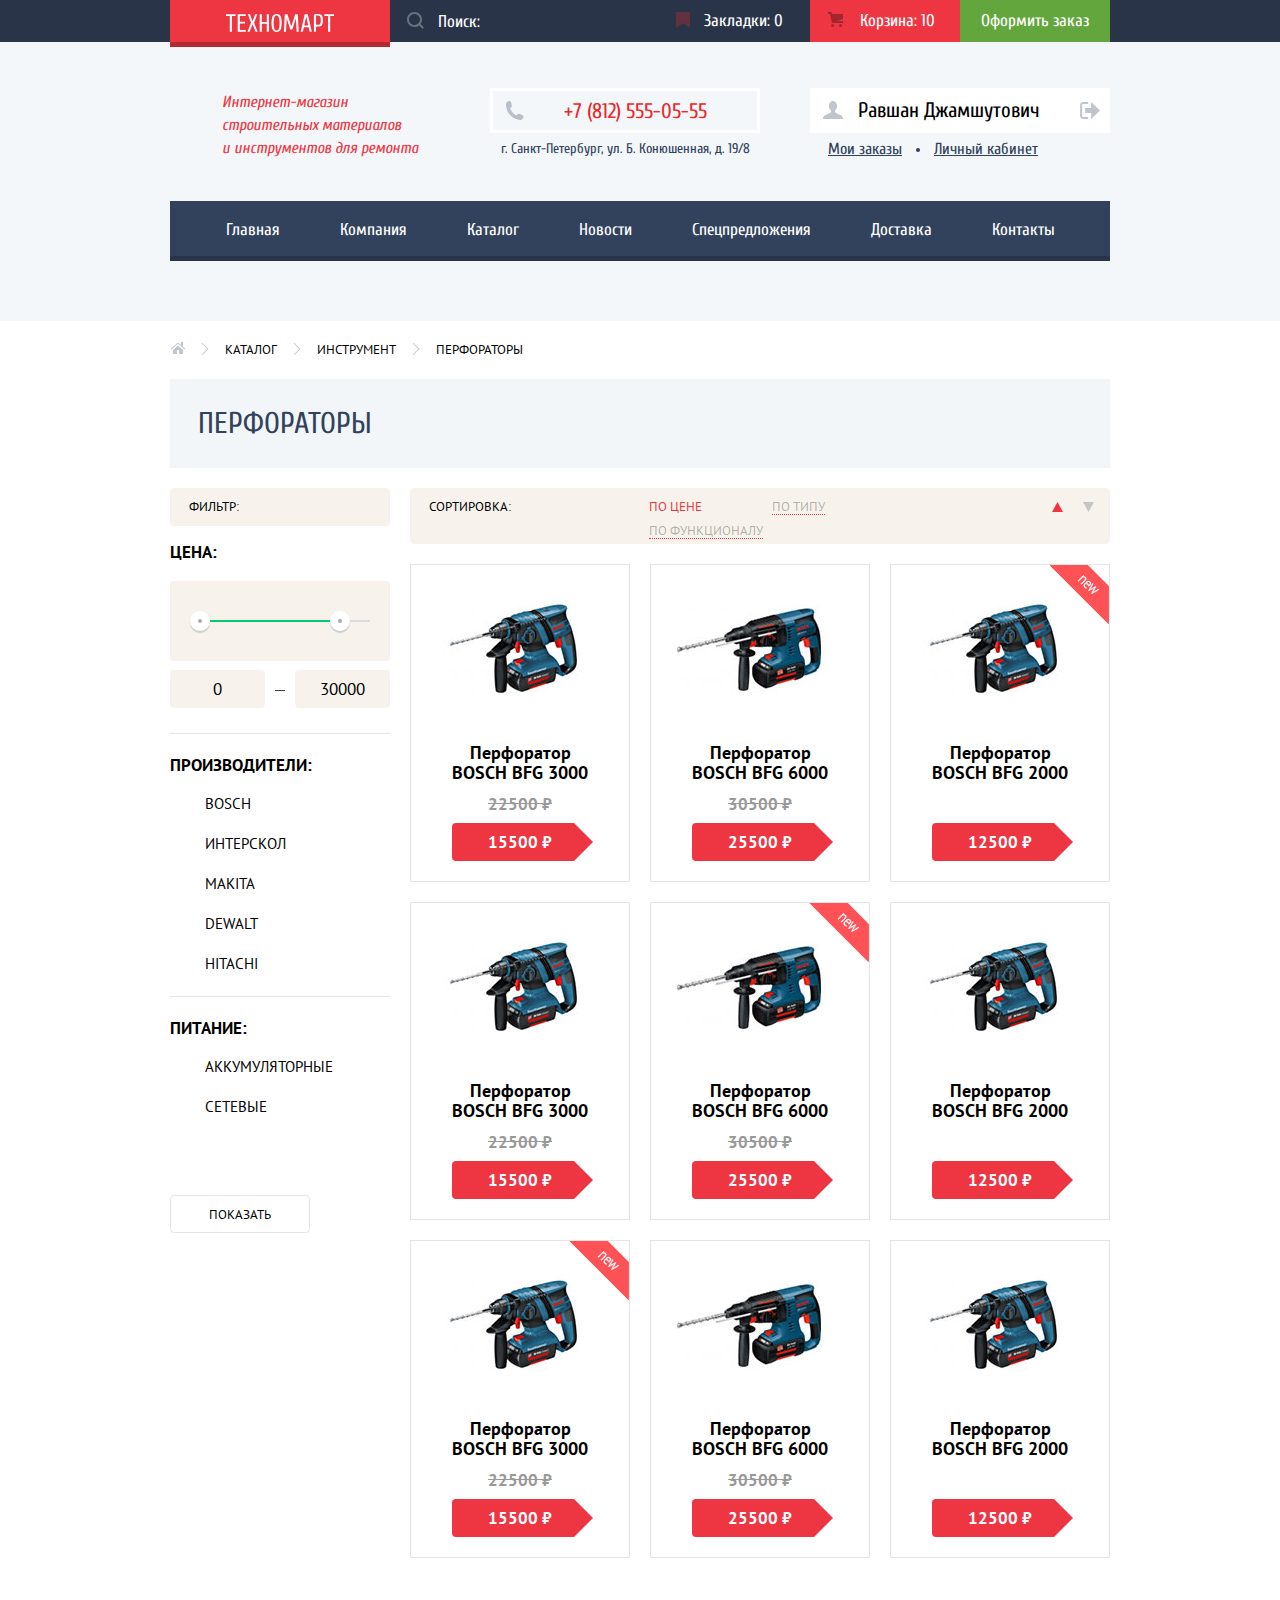
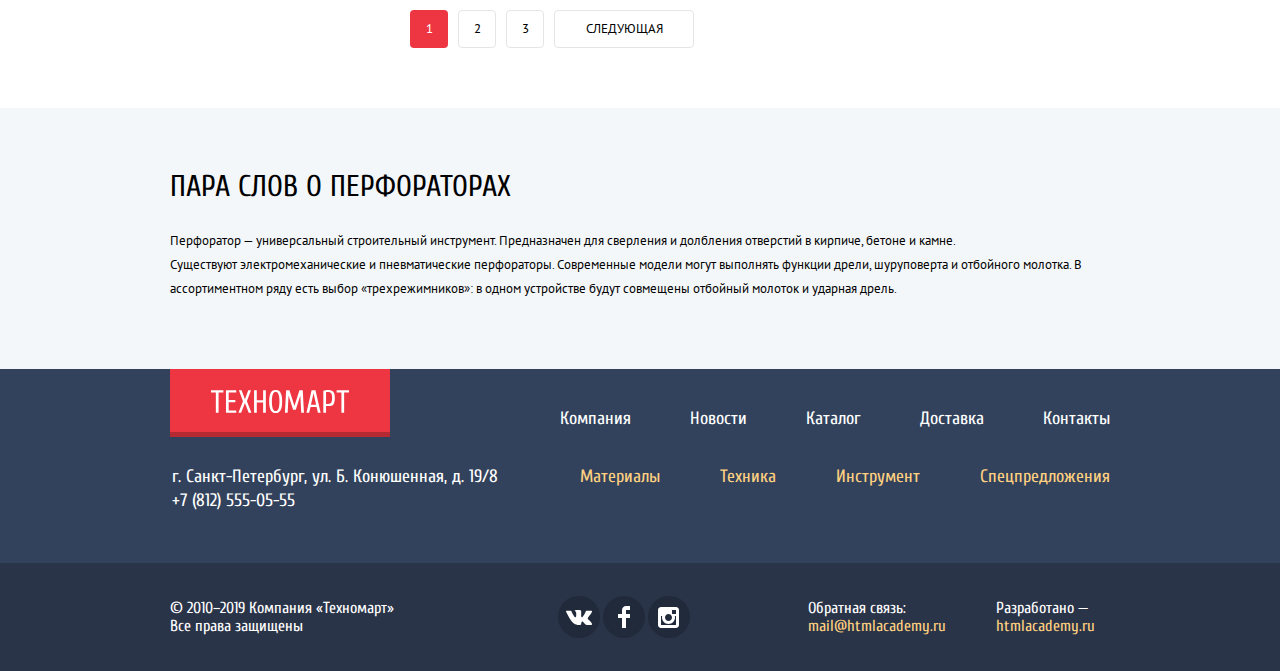
==== commit 8f181d17: "Правит проект после первой оценки" ====
--- a/catalog.html
+++ b/catalog.html
@@ -6,14 +6,14 @@
     <link href="https://fonts.googleapis.com/css?family=Cuprum:400,400i,700&display=swap&subset=cyrillic" rel="stylesheet">
     <link href="https://fonts.googleapis.com/css?family=PT+Sans:400,700&display=swap&subset=cyrillic" rel="stylesheet">
     <link href="css/normalize.css" rel="stylesheet">
-    <link href="css/style-minimized.css" rel="stylesheet">
+    <link href="css/style.min.css" rel="stylesheet">
   </head>
   <body>
 
 <!-- Первый уровень меню -->
     <header class="header">
       <div class="header-top">
-        <div class="wrapper">
+        <div class="wrapper flex-container">
           <a href="index.html" class="logo header-logo">
             <img src="img/logo.svg" width="108" height="18" alt="Логотип интернет-магазина «Техномарт»">
           </a>
@@ -21,31 +21,23 @@
             <input class="search-field" type="search" placeholder="Поиск:" required>
             <input class="search-icon" type="submit" value="">
           </form>
-          <a href="bookmarks.html" class="header-link header-bookmarks">
-            <span class="bookmarks">Закладки: 0</span>
-          </a>
-          <a href="cart.html" class="header-link header-cart not-empty">
-            <span class="cart">Корзина: 10</span>
-          </a>
+          <a href="bookmarks.html" class="header-link header-bookmarks">Закладки: 0</a>
+          <a href="cart.html" class="header-link header-cart not-empty">Корзина: 10</a>
           <a href="checkout.html" class="header-link header-checkout">Оформить заказ</a>
         </div>
       </div>
 
 <!-- Второй уровень меню -->
       <div class="header-middle wrapper">
-        <p class="header-description">Интернет-магазин строительных материалов<br>и инструментов для ремонта</p>
+        <p class="header-description">Интернет-магазин строительных материалов и&nbspинструментов для ремонта</p>
         <div class="header-contacts">
           <a class="header-phone" href="tel:88125550555">+7 (812) 555-05-55</a>
           <span class="header-address">г. Санкт-Петербург, ул. Б. Конюшенная, д. 19/8</span>
         </div>
         <div class="header-profile logged-in">
-          <span class="account-button-logged">
-            <a class="logged-profile" href="profile.html">
-              <span class="account account-logged">Равшан Джамшутович</span>
-            </a>
-            <a class="account-button-logout" href="logout.html">
-              <span class="account account-logout">Выход</span>
-            </a>
+          <span class="account-buttons-logged">
+            <a class="account account-profile" href="profile.html">Равшан Джамшутович</a>
+            <a class="account account-logout" href="logout.html">Выход</a>
           </span>
           <div class="account-options">
             <a class="account-option-link" href="history.html">Мои заказы</a>
@@ -100,7 +92,7 @@
         <h2 class="inner-heading">Перфораторы</h2>
       </div>
 
-      <div class="wrapper">
+      <div class="wrapper flex-container">
         <section class="filters">
           <h2 class="filter-heading filter-heading-bg">Фильтр:</h2>
           <form>
@@ -197,14 +189,9 @@
           <ul class="catalog-list margin-left-annihilator">
             <li class="catalog-item flex-container-column">
               <h3>
-                <a class="flex-container-column" href="bosch/bfg-3000.html">
-                  <span class="catalog-category">Перфоратор BOSCH</span>
-                  <span class="catalog-item-title">BFG 3000</span>
-                </a>
-              </h3>
-              <div class="catalog-item-image">
-                <img src="img/bfg-3000.jpg" width="218" height="170" alt="Перфоратор BOSCH BFG 3000">
-              </div>
+                <a class="catalog-item-title flex-container" href="bosch/bfg-3000.html">Перфоратор BOSCH BFG 3000</a>
+              </h3>
+              <img class="catalog-item-image" src="img/bfg-3000.jpg" width="218" height="170" alt="Перфоратор BOSCH BFG 3000">
               <p class="catalog-item-buttons flex-container-column">
                 <a class="button catalog-item-button-buy" href="cart.html">Купить</a>
                 <button class="button catalog-item-button-bookmark">В закладки</button>
@@ -216,14 +203,9 @@
             </li>
             <li class="catalog-item flex-container-column">
               <h3>
-                <a class="flex-container-column" href="bosch/bfg-6000.html">
-                  <span class="catalog-category">Перфоратор BOSCH</span>
-                  <span class="catalog-item-title">BFG 6000</span>
-                </a>
-              </h3>
-              <div class="catalog-item-image">
-                <img src="img/bfg-6000.jpg" width="218" height="170" alt="Перфоратор BOSCH BFG 6000">
-              </div>
+                <a class="catalog-item-title flex-container" href="bosch/bfg-6000.html">Перфоратор BOSCH BFG 6000</a>
+              </h3>
+              <img class="catalog-item-image" src="img/bfg-6000.jpg" width="218" height="170" alt="Перфоратор BOSCH BFG 6000">
               <p class="catalog-item-buttons flex-container-column">
                 <a class="button catalog-item-button-buy" href="cart.html">Купить</a>
                 <button class="button catalog-item-button-bookmark">В закладки</button>
@@ -235,14 +217,9 @@
             </li>
             <li class="catalog-item flex-container-column item-new">
               <h3>
-                <a class="flex-container-column" href="bosch/bfg-2000.html">
-                  <span class="catalog-category">Перфоратор BOSCH</span>
-                  <span class="catalog-item-title">BFG 2000</span>
-                </a>
-              </h3>
-              <div class="catalog-item-image">
-                <img src="img/bfg-2000.jpg" width="218" height="170" alt="Перфоратор BOSCH BFG 2000">
-              </div>
+                <a class="catalog-item-title flex-container" href="bosch/bfg-2000.html">Перфоратор BOSCH BFG 2000</a>
+              </h3>
+              <img class="catalog-item-image" src="img/bfg-2000.jpg" width="218" height="170" alt="Перфоратор BOSCH BFG 2000">
               <p class="catalog-item-buttons flex-container-column">
                 <a class="button catalog-item-button-buy" href="cart.html">Купить</a>
                 <button class="button catalog-item-button-bookmark">В закладки</button>
@@ -254,14 +231,9 @@
             </li>
             <li class="catalog-item flex-container-column">
               <h3>
-                <a class="flex-container-column" href="bosch/bfg-3000.html">
-                  <span class="catalog-category">Перфоратор BOSCH</span>
-                  <span class="catalog-item-title">BFG 3000</span>
-                </a>
-              </h3>
-              <div class="catalog-item-image">
-                <img src="img/bfg-3000.jpg" width="218" height="170" alt="Перфоратор BOSCH BFG 3000">
-              </div>
+                <a class="catalog-item-title flex-container" href="bosch/bfg-3000.html">Перфоратор BOSCH BFG 3000</a>
+              </h3>
+              <img class="catalog-item-image" src="img/bfg-3000.jpg" width="218" height="170" alt="Перфоратор BOSCH BFG 3000">
               <p class="catalog-item-buttons flex-container-column">
                 <a class="button catalog-item-button-buy" href="cart.html">Купить</a>
                 <button class="button catalog-item-button-bookmark">В закладки</button>
@@ -273,14 +245,9 @@
             </li>
             <li class="catalog-item flex-container-column item-new">
               <h3>
-                <a class="flex-container-column" href="bosch/bfg-6000.html">
-                  <span class="catalog-category">Перфоратор BOSCH</span>
-                  <span class="catalog-item-title">BFG 6000</span>
-                </a>
-              </h3>
-              <div class="catalog-item-image">
-                <img src="img/bfg-6000.jpg" width="218" height="170" alt="Перфоратор BOSCH BFG 6000">
-              </div>
+                <a class="catalog-item-title flex-container" href="bosch/bfg-6000.html">Перфоратор BOSCH BFG 6000</a>
+              </h3>
+              <img class="catalog-item-image" src="img/bfg-6000.jpg" width="218" height="170" alt="Перфоратор BOSCH BFG 6000">
               <p class="catalog-item-buttons flex-container-column">
                 <a class="button catalog-item-button-buy" href="cart.html">Купить</a>
                 <button class="button catalog-item-button-bookmark">В закладки</button>
@@ -292,14 +259,9 @@
             </li>
             <li class="catalog-item flex-container-column">
               <h3>
-                <a class="flex-container-column" href="bosch/bfg-2000.html">
-                  <span class="catalog-category">Перфоратор BOSCH</span>
-                  <span class="catalog-item-title">BFG 2000</span>
-                </a>
-              </h3>
-              <div class="catalog-item-image">
-                <img src="img/bfg-2000.jpg" width="218" height="170" alt="Перфоратор BOSCH BFG 2000">
-              </div>
+                <a class="catalog-item-title flex-container" href="bosch/bfg-2000.html">Перфоратор BOSCH BFG 2000</a>
+              </h3>
+              <img class="catalog-item-image" src="img/bfg-2000.jpg" width="218" height="170" alt="Перфоратор BOSCH BFG 2000">
               <p class="catalog-item-buttons flex-container-column">
                 <a class="button catalog-item-button-buy" href="cart.html">Купить</a>
                 <button class="button catalog-item-button-bookmark">В закладки</button>
@@ -311,14 +273,9 @@
             </li>
             <li class="catalog-item flex-container-column item-new">
               <h3>
-                <a class="flex-container-column" href="bosch/bfg-3000.html">
-                  <span class="catalog-category">Перфоратор BOSCH</span>
-                  <span class="catalog-item-title">BFG 3000</span>
-                </a>
-              </h3>
-              <div class="catalog-item-image">
-                <img src="img/bfg-3000.jpg" width="218" height="170" alt="Перфоратор BOSCH BFG 3000">
-              </div>
+                <a class="catalog-item-title flex-container" href="bosch/bfg-3000.html">Перфоратор BOSCH BFG 3000</a>
+              </h3>
+              <img class="catalog-item-image" src="img/bfg-3000.jpg" width="218" height="170" alt="Перфоратор BOSCH BFG 3000">
               <p class="catalog-item-buttons flex-container-column">
                 <a class="button catalog-item-button-buy" href="cart.html">Купить</a>
                 <button class="button catalog-item-button-bookmark">В закладки</button>
@@ -330,14 +287,9 @@
             </li>
             <li class="catalog-item flex-container-column">
               <h3>
-                <a class="flex-container-column" href="bosch/bfg-6000.html">
-                  <span class="catalog-category">Перфоратор BOSCH</span>
-                  <span class="catalog-item-title">BFG 6000</span>
-                </a>
-              </h3>
-              <div class="catalog-item-image">
-                <img src="img/bfg-6000.jpg" width="218" height="170" alt="Перфоратор BOSCH BFG 6000">
-              </div>
+                <a class="catalog-item-title flex-container" href="bosch/bfg-6000.html">Перфоратор BOSCH BFG 6000</a>
+              </h3>
+              <img class="catalog-item-image" src="img/bfg-6000.jpg" width="218" height="170" alt="Перфоратор BOSCH BFG 6000">
               <p class="catalog-item-buttons flex-container-column">
                 <a class="button catalog-item-button-buy" href="cart.html">Купить</a>
                 <button class="button catalog-item-button-bookmark">В закладки</button>
@@ -349,14 +301,9 @@
             </li>
             <li class="catalog-item flex-container-column">
               <h3>
-                <a class="flex-container-column" href="bosch/bfg-2000.html">
-                  <span class="catalog-category">Перфоратор BOSCH</span>
-                  <span class="catalog-item-title">BFG 2000</span>
-                </a>
-              </h3>
-              <div class="catalog-item-image">
-                <img src="img/bfg-2000.jpg" width="218" height="170" alt="Перфоратор BOSCH BFG 2000">
-              </div>
+                <a class="catalog-item-title flex-container" href="bosch/bfg-2000.html">Перфоратор BOSCH BFG 2000</a>
+              </h3>
+              <img class="catalog-item-image" src="img/bfg-2000.jpg" width="218" height="170" alt="Перфоратор BOSCH BFG 2000">
               <p class="catalog-item-buttons flex-container-column">
                 <a class="button catalog-item-button-buy" href="cart.html">Купить</a>
                 <button class="button catalog-item-button-bookmark">В закладки</button>
@@ -370,10 +317,10 @@
 
 <!-- Пагинация -->
           <ul class="pagination-list">
-            <li><a class="filter-button pagination-current">1</a></li>
-            <li><a class="filter-button" href="catalog-page-2.html">2</a></li>
-            <li><a class="filter-button" href="catalog-page-3.html">3</a></li>
-            <li><a class="filter-button pagination-next" href="catalog-page-2.html">Следующая</a></li>
+            <li><a class="pagination pagination-current">1</a></li>
+            <li><a class="pagination" href="catalog-page-2.html">2</a></li>
+            <li><a class="pagination" href="catalog-page-3.html">3</a></li>
+            <li><a class="pagination pagination-next" href="catalog-page-2.html">Следующая</a></li>
           </ul>
         </section>
       </div>
@@ -408,8 +355,8 @@
       </div>
       <div class="footer-middle wrapper">  
         <p class="footer-contacts">
-          г. Санкт-Петербург, ул. Б. Конюшенная, д. 19/8<br>
-          +7 (812) 555-05-55
+          г. Санкт-Петербург, ул. Б. Конюшенная, д. 19/8
+          <a class="footer-phone" href="tel:88125550555">+7 (812) 555-05-55</a>
         </p>
         <ul class="footer-links">
           <li><a href="materials.html">Материалы</a></li>
@@ -419,34 +366,34 @@
         </ul>
       </div>
       <div class="footer-bottom">
-        <div class="wrapper">
+        <div class="wrapper flex-container">
           <p class="footer-copyright">
-              © 2010–2019 Компания «Техномарт»<br>
+              © 2010–2019 Компания «Техномарт»
               Все права защищены
           </p>
           <ul class="footer-social">
             <li>
-              <a class="social-button" href="www.vk.com">
+              <a class="social-button" href="http://vk.com">
                 <img src="img/social-icon-vk.svg" width="26" height="15" alt="Вконтакте">
               </a>
             </li>
             <li>
-              <a class="social-button" href="www.facebook.com">
+              <a class="social-button" href="http://facebook.com">
                 <img src="img/social-icon-fb.svg" width="12" height="22" alt="Фейсбук">
               </a>
             </li>
             <li>
-              <a class="social-button" href="instagram.com">
+              <a class="social-button" href="http://instagram.com">
                 <img src="img/social-icon-ig.svg" width="21" height="21" alt="Инстаграм">
               </a>
             </li>
           </ul>
           <p class="footer-mailto">
-            Обратная связь:<br>
+            Обратная связь:
             <a class="footer-bottom-link" href="mailto:mail@htmlacademy.ru">mail@htmlacademy.ru</a>
           </p>
           <p class="footer-developer">
-            Разработано —<br>
+            Разработано —
             <a class="footer-bottom-link" href="https://htmlacademy.ru/intensive/htmlcss">htmlacademy.ru</a>
           </p>
         </div>
@@ -457,15 +404,13 @@
     <section class="modal modal-success">
       <h2 class="modal-caption">Товар добавлен в корзину!</h2>
       <div class="modal-button-container modal-success-buttons">
-        <a href="cart.html" class="button">
-          <span class="button-proceed">Оформить заказ</span>
-        </a>
+        <a class="button button-proceed" href="cart.html" class="button">Оформить заказ</a>
         <button class="button button-continue" type="button">Продолжить покупки</button>
       </div>
       <button class="modal-close" type="button">Закрыть</button>
     </section>
 
-    <script src="js/script-minimized.js"></script>
+    <script src="js/script.min.js"></script>
   </body>
 </html>
 
--- a/css/style.min.css
+++ b/css/style.min.css
@@ -0,0 +1 @@
+*, *::before, *::after {box-sizing: inherit;}html {box-sizing: border-box;}.visually-hidden:not(:focus):not(:active), input[type="checkbox"].visually-hidden, input[type="radio"].visually-hidden {position: absolute;width: 1px;height: 1px;margin: -1px;border: 0;padding: 0;white-space: nowrap;clip-path: inset(100%);clip: rect(0 0 0 0);overflow: hidden;}body {padding: 0;margin: 0;font-family: "PT Sans", Tahoma, sans-serif;font-size: 13px;line-height: 24px;color: #000000;background-color: #ffffff;}a {text-decoration: none;font: inherit;color: inherit;}.wrapper {width: 960px;padding-left: 10px;padding-right: 10px;margin-left: auto;margin-right: auto;position: relative;}.flex-container {display: flex;}.flex-container-column {display: flex;flex-direction: column;}.split-sections {display: flex;justify-content: space-between;padding-top: 78px;padding-bottom: 86px;}.header {font-family: "Cuprum", Arial, sans-serif;font-size: 17px;line-height: 18px;background-color: #f4f7f9;min-width: 960px;padding-bottom: 60px;}.header-top {background-color: #293449;min-height: 42px;min-width: 960px;margin-bottom: 46px;}.logo {background-color: #ee3643;box-shadow: inset 0 -5px 0 0 rgba(0, 0, 0, 0.24);}.logo:hover, .logo:focus {background-color: #ca2c37;}.logo:active {background-color: #ba2732;}.header-logo {position: absolute;width: 220px;height: 47px;justify-content: center;}.header-logo img {margin-bottom: 2px;}.search {margin-left: 220px;position: relative;}.search-icon {position: absolute;content: "";top: 12px;left: 17px;height: 17px;width: 17px;outline: none;border: none;background-color: transparent;background-image: url("../img/icon-search.svg");opacity: 0.3;cursor: pointer;}.search-field {height: 42px;width: 270px;padding-left: 48px;background-color: #293449;border: none;color: #ffffff;}.search-field::placeholder {color: #ffffff;}.search-icon:hover, .search-icon:focus {opacity: 1;}.search-field:hover ~ .search-icon {opacity: 1;}.search-field:focus ~ .search-icon, .search-field:active ~ .search-icon {background-image: url("../img/icon-search-active.svg");opacity: 1;}.search-field:hover {background-color: #212a3a;}.search-field:focus, .search-field:active {color: #000000;background-color: #ffffff;}.header-link {position: relative;width: 150px;color: #ffffff;}.header-bookmarks {padding-left: 44px;}.header-bookmarks::before {position: absolute;content: "";height: 16px;width: 14px;top: 12px;left: 16px;background-image: url("../img/icon-bookmark.svg");opacity: 0.3;}.header-cart {padding-left: 50px;}.header-cart::before {position: absolute;content: "";height: 15px;width: 15px;top: 12px;left: 18px;background-image: url("../img/icon-cart.svg");opacity: 0.3;}.header-link:hover, .header-link:focus {background-color: #212a3a;}.header-link:hover::before, .header-link:focus::before {opacity: 1;}.header-link:active::before {opacity: 0.5;}.header-link:active {background-color: #161d29;color: rgba(255, 255, 255, 0.6);}.header-link:hover path, .header-link:focus path {opacity: 1;}.header-link:active path {opacity: 0.5;}.header-top a {display: flex;align-items: center;}.header-icon path {fill: #ffffff;opacity: 0.3;}.header-icon {margin-top: 2px;}.header-link.header-checkout {padding: 0;justify-content: center;}.header-checkout {background-color: #63a63e;}.not-empty {background-color: #ee3643;}.header-checkout:hover, .header-checkout:focus {background-color: #5fbb2d;}.header-checkout:active {background-color: #518534;}.header {background-color: #f4f7f9;}.header-middle {margin-bottom: 40px;display: flex;justify-content: space-between;}.header-description {font-size: 16px;font-style: italic;line-height: 23px;color: #ee3643;width: 220px;padding: 0;margin: 3px 8px 0 52px;}.header-contacts {width: 270px;display: flex;flex-direction: column;text-align: center;}.header-phone {position: relative;text-align: center;font-size: 21px;line-height: 21px;color: #e9292a;border: 3px solid #ffffff;padding: 10px 10px 8px 30px;}.header-phone::before {position: absolute;content: "";width: 19px;height: 19px;top: 10px;left: 12px;background-image: url("../img/icon-phone.svg");opacity: 0.3;}.header-phone:hover, .header-phone:focus {color: #ca2c37;}.header-phone:active {color: rgba(0, 0, 0, 0.3);}.header-phone:hover::before, .header-phone:focus::before {opacity: 0.6;}.header-phone:active::before {opacity: 0.3;}.header-address {font-size: 14px;line-height: 24px;color: #32425c;margin-top: 4px;}.header-profile {display: flex;justify-content: flex-end;align-items: flex-start;width: 310px;}.account-button {font-size: 21px;line-height: 21px;background-color: #ffffff;padding: 12px 24px;margin-left: 12px;color: #000000;}.account-button:hover, .account-button:focus {color: #ee3643;}.account-button:active {color: rgba(0, 0, 0, 0.3);}.account {display: flex;position: relative;}.account-buttons-logged {display: flex;justify-content: space-between;font-size: 21px;line-height: 21px;background-color: #ffffff;color: #000000;}.account-profile {padding: 12px 12px 12px 48px;}.account-enter {padding-left: 48px;}.account-enter::before {position: absolute;content: "";width: 20px;height: 17px;top: 14px;left: 14px;background-image: url("../img/icon-login.svg");opacity: 0.3;}.account-profile::before {position: absolute;content: "";width: 20px;height: 18px;top: 13px;left: 13px;background-image: url("../img/icon-user.svg");opacity: 0.3;}.account-logout {flex-shrink: 0;width: 45px;font-size: 0;}.account-logout::after {position: absolute;content: "";width: 21px;height: 17px;top: 14px;right: 10px;background-image: url("../img/icon-logout.svg");opacity: 0.3;}.account-profile:hover, .account-profile:focus {color: #ee3643;}.account-profile:active {color: rgba(0, 0, 0, 0.3);}.account-button:hover::before, .account-button:focus::before, .account-profile:hover::before, .account-profile:focus::before, .account-logout:hover::after, .account-logout:focus::after {opacity: 1;}.account-button:active::before, .account-profile:active::before, .account-logout:active::after {opacity: 0.3;}.logged-in {display: flex;flex-direction: column;align-items: stretch;justify-content: flex-start;width: 300px;margin-left: 10px;}.account-options {margin-top: 7px;margin-left: 4px;}.account-option-link {position: relative;font-size: 16px;line-height: 18px;text-decoration: underline;color: #32425c;margin: 0 14px;}.account-option-link:first-child::after {position: absolute;content: "";width: 4px;height: 4px;border-radius: 50%;background-color: #32425c;top: 8px;right: -18px;}.account-option-link:hover, .account-option-link:focus {color: #ee3643;}.account-option-link:active {color: rgba(50, 66, 92, 0.3);}.header-navigation {font-size: 17px;line-height: 17px;box-shadow: inset 0 -5px 0 0 #293449;background-color: #32425c;width: 940px;min-height: 60px;display: flex;}.header-navigation-items {list-style: none;display: flex;align-items: center;flex-wrap: wrap;padding: 0;margin: 0 auto;}.header-navigation-items li {padding: 19px 0 22px;}.header-navigation-items a {color: #ffffff;padding: 18px 30px 21px;}.header-navigation-items a:hover, .header-navigation-items a:focus {background-color: #293449;}.header-navigation-items a:active {background-color: #1d2739;color: rgba(255, 255, 255, 0.5);}.main-categories {padding: 0;margin: 58px 0 33px;list-style: none;}.main-categories .margin-left-annihilator {display: flex;flex-wrap: wrap;}.main-categories-item {display: flex;flex-direction: column;position: relative;font-family: "Cuprum", Arial, sans-serif;font-weight: 700;font-size: 24px;line-height: 30px;padding: 0;margin-left: 20px;margin-bottom: 20px;width: 300px;height: 123px;color: #ffffff;}.main-categories-item p {margin: 21px 22px 12px;padding: 0;}.button.slider-button {margin: 0 24px;width: 135px;font-size: 14px;line-height: 18px;font-weight: 400;background-color: rgba(0, 0, 0, 0.1);}.button.slider-button:hover, .button.slider-button:focus {background-color: rgba(0, 0, 0, 0.2);}.button.slider-button:active {background-color: rgba(0, 0, 0, 0.3);}.item-materials {background-color: #ffbf47;background-image: url("../img/icon-materials.svg");background-repeat: no-repeat;background-position: 213px 31px;}.item-tools {background-color: #3bbce3;background-image: url("../img/icon-tools.svg");background-repeat: no-repeat;background-position: 197px 33px;}.item-tech {background-color: #dc91d8;background-image: url("../img/icon-tech.svg");background-repeat: no-repeat;background-position: 191px 31px;}.item-discount {background-color: #8ed78f;background-image: url("../img/icon-discount.svg");background-repeat: no-repeat;background-position: 196px 26px;}.item-delivery {background-color: #ffc047;background-image: url("../img/icon-delivery.svg");background-repeat: no-repeat;background-position: 191px 32px;}.main-categories-item:nth-child(5), .main-categories-item:nth-child(6) {margin-left: 660px;}.slider {position: absolute;overflow: hidden;top: 201px;left: -10px;width: 620px;height: 266px;}.slider-offer {position: absolute;display: flex;flex-direction: column;list-style: none;top: 0;left: 0;width: 620px;height: 266px;margin: 0;padding: 0;background-repeat: no-repeat;}.slide {display: none;flex-direction: column;width: 620px;height: 266px;padding: 22px 25px;margin: 0;}.slide p {margin: 0;padding: 0;font-size: 18px;line-height: 24px;font-weight: 400;}.slide .button {margin-top: auto;}.slide-heading {padding: 0;margin: 0 0 4px;font-size: 36px;line-height: 36px;text-transform: uppercase;}.slide .button {font-weight: 400;width: 195px;}.slide-1 {background-color: #60554c;background-image: url("../img/slide-1.jpg");background-repeat: no-repeat;}.slide-2 {background-color: #60554c;background-image: url("../img/slide-2.jpg");background-repeat: no-repeat;}.slide-radio-label {position: absolute;z-index: 1;width: 10px;height: 10px;top: 220px;border-radius: 50%;background-color: #ffffff;cursor: pointer;}.slide-radio-label-1 {left: 295px;}.slide-radio-label-2 {left: 315px;}.slide-radio-1:checked ~ .slide-radio-label-1::before, .slide-radio-2:checked ~ .slide-radio-label-2::before {display: block;}.slide-radio-1:checked ~ .slider-offer .slide-1, .slide-radio-2:checked ~ .slider-offer .slide-2 {display: flex;}.slide-radio-label::before {position: absolute;content: "";display: none;width: 6px;height: 6px;top: 2px;left: 2px;border-radius: 50%;background-color: #ee3643;}.slider-nav {position: absolute;z-index: 1;margin: 0;padding: 20px;top: 114px;border: none;background-color: transparent;cursor: pointer;}.slider-nav-left {left: 13px;}.slider-nav-right {left: 568px;}.slider-nav::before, .slider-nav::after {position: absolute;content: "";top: -3px;width: 3px;height: 27px;background-color: #ffffff;}.slider-nav-left::before, .slider-nav-right::after {transform: rotate(45deg);}.slider-nav-left::after, .slider-nav-right::before {transform: rotate(-45deg);}.slider-nav-left::after, .slider-nav-right::after {top: 14px;}.slider-nav:hover, .slider-nav:focus {opacity: 0.6;}.slider-nav:active {opacity: 0.3;}.main-section {display: flex;flex-direction: column;}.main-section-background {display: flex;align-items: flex-start;justify-content: space-between;background-color: #f9f5f0;width: 940px;padding: 0;margin: 0 0 19px;}.main-heading {color: #32425c;font-family: "Cuprum", Arial, sans-serif;font-weight: 400;font-size: 30px;line-height: 30px;text-transform: uppercase;margin: 30px;padding: 0;}.main-heading + .button {min-width: 253px;margin: 25px;}.main-heading-services {color: #000000;margin: 0 0 26px;}.main-heading-services-paragraph {width: 400px;margin: 0;padding: 0;}.main-section-services {background-color: #f4f7f9;min-width: 960px;padding-top: 66px;}.slider-services {display: flex;flex-grow: 1;margin-top: 68px;}.slider-services-list {margin: 0;padding: 0;flex-grow: 1;}.slider-controls {position: relative;padding-bottom: 60px;margin-top: 1px;margin-bottom: auto;}.slider-controls::after {position: absolute;content: "";z-index: 1;width: 10px;top: -44px;right: 0;bottom: 16px;background-image: url("../img/services-vertical-cut-shadow.png");background-repeat: repeat-y;background-size: 10px 100% }.slider-controls label {width: 240px;color: #ffffff;font-family: "Cuprum", Arial, sans-serif;font-weight: 700;font-size: 21px;line-height: 30px;box-shadow: inset 0 -1px 0 0 #293449, inset 0 1px 0 0 #405069;background-color: #32425c;padding: 14px 22px 18px;cursor: pointer;}.slider-controls label:hover, .slider-controls label:focus {background-color: #293449;}.service-slide-1:checked ~ .slider-controls .service-label-1, .service-slide-2:checked ~ .slider-controls .service-label-2, .service-slide-3:checked ~ .slider-controls .service-label-3 {color: #32425c;box-shadow: inset 0 -1px 0 0 #ffffff, inset 0 1px 0 0 #ffffff;background-color: #ffffff;cursor: auto;}.service-slide {display: none;min-height: 286px;margin: 0 0 0 80px;padding: 0 0 60px;list-style: none;}.service-slide-item-1 {background-image: url("../img/services-delivery.png");background-repeat: no-repeat;background-position: bottom right;}.service-slide-item-2 {background-image: url("../img/services-guarantee.png");background-repeat: no-repeat;background-position: bottom right;}.service-slide-item-3 {background-image: url("../img/services-credit.png");background-repeat: no-repeat;background-position: bottom right;}.service-slide-1:checked ~ .slider-services-list .service-slide-item-1, .service-slide-2:checked ~ .slider-services-list .service-slide-item-2, .service-slide-3:checked ~ .slider-services-list .service-slide-item-3 {display: block;}.service-slide-heading {color: #32425c;font-family: "Cuprum", Arial, sans-serif;font-weight: 400;font-size: 36px;line-height: 36px;width: 400px;margin: 0 0 24px;text-transform: uppercase;}.button.service-slider-button {display: block;width: 195px;margin-top: 30px;}.main-about {width: 540px;display: flex;flex-direction: column;justify-content: flex-start;}.main-paragraph {margin: 0 0 24px;}.main-paragraph.break-line {margin: 0;}.main-contacts {width: 300px;display: flex;flex-direction: column;justify-content: flex-start;}.main-contacts .main-paragraph {width: 180px;}.map-popup {margin: 32px 0;}.section-heading {font-family: "Cuprum", Arial, sans-serif;font-size: 30px;line-height: 30px;font-weight: 400;text-transform: uppercase;margin: 0;padding: 0 0 26px;}.catalog-article .section-heading {padding-bottom: 24px;}.breadcrumbs-list {display: flex;list-style: none;margin: 0;padding: 17px 0;}.breadcrumb, .breadcrumb-current {font: inherit;color: #000000;font-size: 13px;line-height: 18px;text-transform: uppercase;margin-right: 40px;}.breadcrumbs-list li {position: relative;}.breadcrumbs-list li::after {position: absolute;content: "";width: 8px;height: 12px;background-image: url("../img/icon-right-small.svg");top: 5px;right: 16px;}.breadcrumbs-list li:last-child::after {background: none;}.breadcrumb:hover, .breadcrumb:focus {color: #ee3643;}.breadcrumb:active {color: rgba(0, 0, 0, 0.3);}.breadcrumb-home:hover path, .breadcrumb-home:focus path, .breadcrumb-home:hover polygon, .breadcrumb-home:focus polygon {fill: #32425c;}.breadcrumb-home:active path, .breadcrumb-home:active polygon {fill: #C1C6CE;}.inner-heading {background-color: #f2f6f8;color: #32425c;font-family: "Cuprum", Arial, sans-serif;font-weight: 400;font-size: 30px;line-height: 30px;text-transform: uppercase;width: 940px;padding: 30px 28px 29px;margin: 0 0 20px;}.filters {width: 220px;margin-right: 20px;}.filter-heading {font-size: 13px;line-height: 18px;font-weight: 400;color: #000000;margin: 0;padding: 10px 19px;}.filter-heading-bg {display: flex;background-color: #f7f3ec;border-radius: 4px;text-transform: uppercase;margin-bottom: 20px;}.filter-heading.filter-heading-bg {margin-bottom: 11px;}.filter-heading.sorting {width: 700px;}.sorting-list {display: flex;list-style: none;margin: 8px 0 0;padding: 0;}.sorting-items-list {flex-wrap: wrap;margin-left: 50px;}.sorting-item {display: block;color: rgba(0, 0, 0, 0.3);text-decoration: none;border-bottom: 1px dotted #ee3643;height: 20px;margin: -1px 1px 5px 69px;}.sorting-item:hover, .sorting-item:focus {color: #000000;border-bottom: 1px solid #ee3643;outline: none;}.sorting-item-current, .sorting-item-current:hover, .sorting-item-current:focus {border: none;color: #ee3643;}.sorting-direction-list {flex-shrink: 0;margin-left: 24px;margin-right: 16px;}.sorting-direction {margin-left: 20px;}.sorting-direction path {fill: #c5c5c5;}.sorting-direction:hover path {fill: #231F20;}.sorting-direction-current path, .sorting-direction-current:hover path {fill: #ee3643;}.range-filter {width: 220px;margin-bottom: 25px;}.range-controls {position: relative;background-color: #f7f3ec;height: 80px;margin-bottom: 9px;padding: 39px 20px;border-radius: 4px;}.range-controls .scale {background-color: #d7dcde;height: 2px;}.range-controls .bar {background-color: #00ca74;height: 2px;width: 80%;}.range-controls .toggle {position: absolute;top: 30px;width: 20px;height: 20px;padding: 0;border: 8px solid #ffffff;border-radius: 50%;background-color: #ababab;box-shadow: 0 2px 1px 0 #cfcfcf;cursor: pointer;}.range-controls .toggle-min {left: 20px;}.range-controls .toggle-max {left: 160px;}.price-controls {display: flex;justify-content: space-between;}.price-controls input {font-family: "PT Sans", Tahoma, sans-serif;font-size: 17px;line-height: 18px;text-align: center;color: #000000;border: none;background-color: #f7f3ec;border-radius: 4px;padding: 10px;width: 95px;}.short-line {width: 10px;height: 1px;padding: 0;margin: 20px 0 0;background-color: #444444;}.about-delivery-companies {font-family: "Cuprum", Arial, sans-serif;font-size: 18px;line-height: 20px;list-style: none;padding: 0;margin: 22px 0 36px 36px;}.about-delivery-companies li {position: relative;margin-bottom: 20px;}.about-delivery-companies li::before {position: absolute;content: "";width: 25px;height: 2px;top: 10px;left: -36px;background-color: #ee3643;}.about-delivery-companies li:last-child {margin-bottom: 0;}.button {font-family: "Cuprum", Arial, sans-serif;font-size: 14px;line-height: 18px;text-align: center;text-transform: uppercase;background-color: #ee3643;color: #ffffff;border: none;border-radius: 4px;padding-top: 11px;padding-bottom: 9px;cursor: pointer;}.main-about .button {width: 220px;}.main-contacts .button {width: 300px;}.button:hover, .button:focus {background-color: #ca2c37;}.button:active {background-color: #ba2732;}.filter-fieldset {border: none;margin: 0;padding: 0;font-family: "PT Sans", Tahoma, sans-serif;font-size: 15px;line-height: 20px;text-transform: uppercase;color: #000000;}.filter-input-group {border-top: 1px solid #e5e5e5;font-size: 17px;line-height: 30px;font-weight: 700;width: 100%;padding-top: 16px;padding-bottom: 14px;}.filter-input-group.filter-range {border: none;padding-top: 0;padding-bottom: 14px;}.filter {list-style: none;margin: 0;padding: 0 0 2px;}.filter-option {margin-bottom: 20px;padding-left: 35px;}.filter-option label {position: relative;display: block;cursor: pointer;}.filter-input-checkbox + label::before {content: "";position: absolute;width: 23px;height: 23px;top: -2px;left: -35px;background-image: url("../img/checkbox-off.svg");opacity: 0.8;}.filter-input-checkbox:checked + label::before {content: "";position: absolute;width: 27px;height: 23px;top: -2px;left: -35px;background-image: url("../img/checkbox-on.svg");opacity: 0.8;}.filter-input-checkbox:disabled + label::before {opacity: 0.3;}.filter-input-checkbox:disabled + label {opacity: 0.4;}.filter-input-checkbox:hover + label::before, .filter-input-checkbox:focus + label::before {opacity: 1;}.filter-input-radio + label::before {content: "";position: absolute;width: 25px;height: 25px;top: -2px;left: -36px;background-image: url("../img/radio-off.svg");opacity: 0.8;}.filter-input-radio:checked + label::before {content: "";position: absolute;width: 25px;height: 25px;top: -1px;left: -35px;background-image: url("../img/radio-on.svg");opacity: 0.8;}.filter-input-radio:disabled + label::before {opacity: 0.3;}.filter-input-radio:disabled + label {opacity: 0.4;}.filter-input-radio:hover + label::before, .filter-input-radio:focus + label::before {opacity: 1;}.filter-option:last-child {margin-bottom: 20px;}.filter-input:disabled {color: rgba(0, 0, 0, 0.4);}.filter-button {font: inherit;font-size: 13px;line-height: 18px;color: #000000;background-color: #ffffff;border: 1px solid #e5e5e5;border-radius: 4px;margin-top: 56px;padding-top: 10px;padding-bottom: 8px;width: 140px;}.filter-button:hover, .filter-button:focus {background-color: #ffffff;border: 1px solid #bdc6ca;outline: none;}.filter-button:active {background-color: #ffffff;border: 1px solid #ee3643;outline: none;}.catalog-list {display: flex;width: 720px;list-style: none;margin: 0;padding: 0 0 32px;}.catalog-list.catalog-list-popular {width: 960px;padding-bottom: 0;}.catalog-list-popular.catalog-list-brands {margin-bottom: 65px;}.margin-left-annihilator {display: flex;flex-wrap: wrap;margin-left: -20px;}.catalog-item {background-color: #ffffff;border: 1px solid #e5e5e5;width: 220px;margin-bottom: 20px;margin-left: 20px;text-align: center;position: relative;}.catalog-item:hover, .catalog-item:focus {border-color: #ffffff;box-shadow: 0 10px 25px 0 rgba(41, 52, 73, 0.5);}.catalog-item:hover .catalog-item-buttons {opacity: 1;}.catalog-item h3 {margin: 0;padding: 0;}.catalog-item-title {margin: 8px 30px 12px;font-family: "PT Sans", Tahoma, sans-serif;font-size: 18px;line-height: 20px;font-weight: 700;color: #000000;}.catalog-item-title:hover, .catalog-item-title:focus {color: #ee3643;}.catalog-item-title:active {color: rgba(0, 0, 0, 0.3);}.catalog-item-image {order: -1;margin: 0;padding: 0;}.catalog-item-brand:active {box-shadow: 0 4px 10px 0 rgba(41, 52, 73, 0.5);}.catalog-item-brand:active img {opacity: 0.3;}.catalog-item-brand-image {min-height: 143px;display: flex;justify-content: center;}.brand-bosch {margin-top: 52px;}.brand-makita {margin-top: 48px;}.brand-dewalt {margin-top: 46px;}.brand-interskol {margin-top: 54px;}.brand-hitachi {margin-top: 56px;}.brand-lg {margin-top: 33px;}.brand-aeg {margin-top: 21px;}.brand-metabo {margin-top: 32px;}.catalog-item-price {font-family: "PT Sans", Tahoma, sans-serif;font-size: 17px;line-height: 18px;font-weight: 700;margin-top: 0;margin-bottom: 20px;flex-grow: 1;align-items: center;justify-content: flex-end;}.price-old {color: #999999;text-decoration: line-through;margin-bottom: 10px;}.price-new {position: relative;color: #ffffff;background-color: #ee3643;padding: 10px 36px;border-radius: 4px;}.price-new:after {content: "";position: absolute;top: 0;right: -24px;width: 0;height: 0;border: 19px solid #ffffff;border-left-color: #ee3643;}.catalog-item-buttons {font-family: "Cuprum", Arial, sans-serif;font-size: 14px;line-height: 18px;text-transform: uppercase;background-color: #ffffff;opacity: 0;position: absolute;top: 0;width: 218px;height: 170px;margin: 0;padding: 44px 42px 42px;}.catalog-item-button-buy {position: relative;font:inherit;color: #ffffff;box-shadow: inset 0 -3px 0 0 #367315;background-color: #63a63e;border-radius: 4px;margin-bottom: 8px;}.catalog-item-button-buy::before {position: absolute;content: "";height: 15px;width: 15px;top: 11px;left: 11px;background-image: url("../img/icon-cart.svg");opacity: 0.3;}.catalog-item-button-buy:hover, .catalog-item-button-buy:focus {background-color: #5fbb2d;color: #ffffff;}.catalog-item-button-buy:hover::before, .catalog-item-button-buy:focus::before, .catalog-item-button-buy:active::before {opacity: 1;}.catalog-item-button-buy:active {background-color: #518534;color: #ffffff;box-shadow: none;}.catalog-item-button-bookmark {font:inherit;color: #32425c;background: none;border: 3px solid #63a63e;padding: 7px 0;}.catalog-item-button-bookmark:hover, .catalog-item-button-bookmark:focus {color: #32425c;outline: none;background: none;border: 3px solid #32425c;}.catalog-item-button-bookmark:active {color: rgba(50, 66, 92, 0.3);outline: none;background: none;border: 3px solid rgba(50, 66, 92, 0.3);}.item-new {position: relative;}.item-new::after {position: absolute;content: "";width: 60px;height: 59px;top: 0;right: 0;background-image: url("../img/new-flag.png");background-position: top right;background-repeat: no-repeat;}.pagination-list {display: flex;flex-wrap: wrap;list-style: none;text-transform: uppercase;padding: 0;margin: 0 0 60px;}.pagination {display: block;font: inherit;font-size: 13px;line-height: 18px;color: #000000;text-align: center;background-color: #ffffff;border: 1px solid #e5e5e5;border-radius: 4px;min-width: 140px;min-width: 38px;padding: 9px 12px;margin: 0 10px 0 0;}.pagination:hover, .pagination:focus {background-color: #ffffff;border: 1px solid #bdc6ca;outline: none;}.pagination:active {background-color: #ffffff;border: 1px solid #ee3643;outline: none;}.pagination-current, .pagination-current:hover, .pagination-current:focus, .pagination-current:active {border: none;background-color: #ee3643;color: #ffffff;padding: 10px 0 10px;}.pagination-next {min-width: 140px;}.catalog-article {background-color: #f4f7f9;min-width: 960px;margin: 0;padding: 64px 0 68px;}.catalog-article p {padding: 0;margin: 3px 0 0;}.footer {font-family: "Cuprum", Arial, sans-serif;font-size: 18px;line-height: 24px;color: #ffffff;min-width: 960px;background-color: #32425c;}.footer-logo {width: 220px;height: 68px;padding-bottom: 4px;display: flex;align-items: center;justify-content: center;}.footer-top {display: flex;justify-content: space-between;margin-bottom: 28px;}.footer-navigation-items {list-style: none;display: flex;justify-content: flex-end;flex-wrap: wrap;padding: 0;margin: 38px 0 0;width: 700px;}.footer-navigation-items a {color: #ffffff;margin-left: 59px;}.footer-navigation-items a:hover, .footer-navigation-items a:focus {text-decoration: underline;}.footer-navigation-items a:active {text-decoration: none;opacity: 0.5;}.footer-middle {display: flex;justify-content: space-between;}.footer-contacts {width: 340px;margin: 0 0 0 2px;}.footer-phone {font: inherit;text-decoration: none;}.footer-phone:hover, .footer-phone:focus {opacity: 0.7;}.footer-phone:active {opacity: 0.4;}.footer-links {list-style: none;display: flex;justify-content: flex-end;flex-wrap: wrap;padding: 0;margin: 0;width: 600px;}.footer-links a {margin-left: 60px;}.footer-bottom-link {display: block;}.footer-links a, .footer-bottom-link {color: #ffd180;}.footer-links a:hover, .footer-links a:focus, .footer-bottom-link:hover, .footer-bottom-link:focus {text-decoration: underline;}.footer-links a:active {text-decoration: none;opacity: 0.5;}.footer-bottom-link:active {text-decoration: none;color: #ee3643;}.footer-bottom {background-color: #293449;font-size: 16px;line-height: 18px;min-width: 960px;padding: 20px 0;margin-top: 50px;}.footer-copyright {flex-shrink: 0;width: 230px;margin-right: 100px;}.footer-social {display: flex;list-style: none;padding: 0;margin: auto;}.social-button {display: flex;justify-content: center;align-items: center;background-color: #212a3a;width: 42px;height: 42px;border-radius: 50%;margin-right: 3px;}.social-button:hover, .social-button:focus, .social-button:active {background-color: #ee3643;}.footer-mailto {margin-right: 50px;margin-left: auto;}.footer-developer {margin-right: 15px;}@keyframes zoom-in {0% {transform: scale(0);}70% {transform: scale(1.02);}100% {transform: scale(1);}}@keyframes shake {0%, 100% {transform: translateX(0);}20%, 60% {transform: translateX(-10px);}40%, 80% {transform: translateX(10px);}}.modal {background-color: #ffffff;box-shadow: 0 20px 40px 0 rgba(0, 0, 0, 0.75);z-index: 1;margin: 0 auto;position: fixed;top: 50vh;left: 50vw;}.modal-close {position: absolute;top: 9px;right: 9px;z-index: 3;font-size: 0;width: 21px;height: 21px;border: none;background: none;cursor: pointer;}.modal-close::before, .modal-close::after {content: "";position: absolute;height: 4px;width: 27px;top: 8px;right: -3px;background-color: #ee3643;border-radius: 1px;}.modal-close::before {transform: rotate(45deg);}.modal-close::after {transform: rotate(-45deg);}.modal-close:hover::before, .modal-close:hover::after, .modal-close:focus::before, .modal-close:focus::after {background-color: #ca2c37;}.modal-close:active::before, .modal-close:active::after {background-color: #ba2732;}.modal-container {padding: 50px 80px 0 80px;}.modal-write {display: none;width: 620px;margin-left: -310px;margin-top: -213px;border-top: 7px solid #FF5357;}.modal-success {display: none;width: 620px;margin-left: -310px;margin-top: -141px;border-top: 7px solid #FF5357;}.write-form, .modal-container {display: flex;flex-wrap: wrap;justify-content: space-between;}.write-form .flex-container-column {flex-direction: column;padding: 0;margin-bottom: 18px;width: 220px;}.flex-container-column.full-width {width: 100%;margin-bottom: 0;}.write-label {font-family: "Cuprum", Arial, sans-serif;font-size: 18px;line-height: 18px;padding-bottom: 8px;}.write-field {border: solid 2px #d7dcde;border-radius: 4px;padding: 8px 16px;width: auto;font: inherit;font-size: 13px;line-height: 18px;}.write-field:hover {border: solid 2px #b5b5b5;outline: none;}.write-field:focus, .write-field:active {border: solid 2px #ee3643;outline: none;}.write-text {resize: vertical;min-height: 114px;padding-bottom: 0;margin-bottom: 36px;}.modal-button-container {background-color: #f4f4f4;width: 100%;padding: 37px 80px;}.modal-button-container .button {width: 100%;}.modal-map {display: none;background-color: #eeeae3;box-shadow: 0 0 14.7px 1.3px rgba(47, 42, 43, 0.5);width: 940px;height: 446px;margin-left: -478px;margin-top: -223px;}.modal-map iframe {position: relative;z-index: 2;border: none;}.modal-map p {margin: 0;padding: 0;position: absolute;top: 0;left: 0;z-index: 1;}.button-continue {background-color: #ffffff;color: #000000;}.button-continue:hover, .button-continue:focus {background-color: #ffffff;color: #ee3643;}.button-continue:active {background-color: #ffffff;color: rgba(0, 0, 0, 0.3);}.modal-caption {position: relative;font-family: "Cuprum", Arial, sans-serif;font-size: 30px;line-height: 30px;font-weight: 400;margin: 0;padding: 66px 80px 66px 180px;}.modal-success .modal-caption::before {position: absolute;content: "";width: 66px;height: 66px;top: 48px;left: 81px;background-image: url("../img/icon-success.svg");background-repeat: no-repeat;}.modal-success-buttons {display: flex;justify-content: space-between;}.modal-success-buttons .button {width: 220px;}.modal-show {display: block;animation: zoom-in 0.25s;}.modal-error {animation: shake 0.3s;}